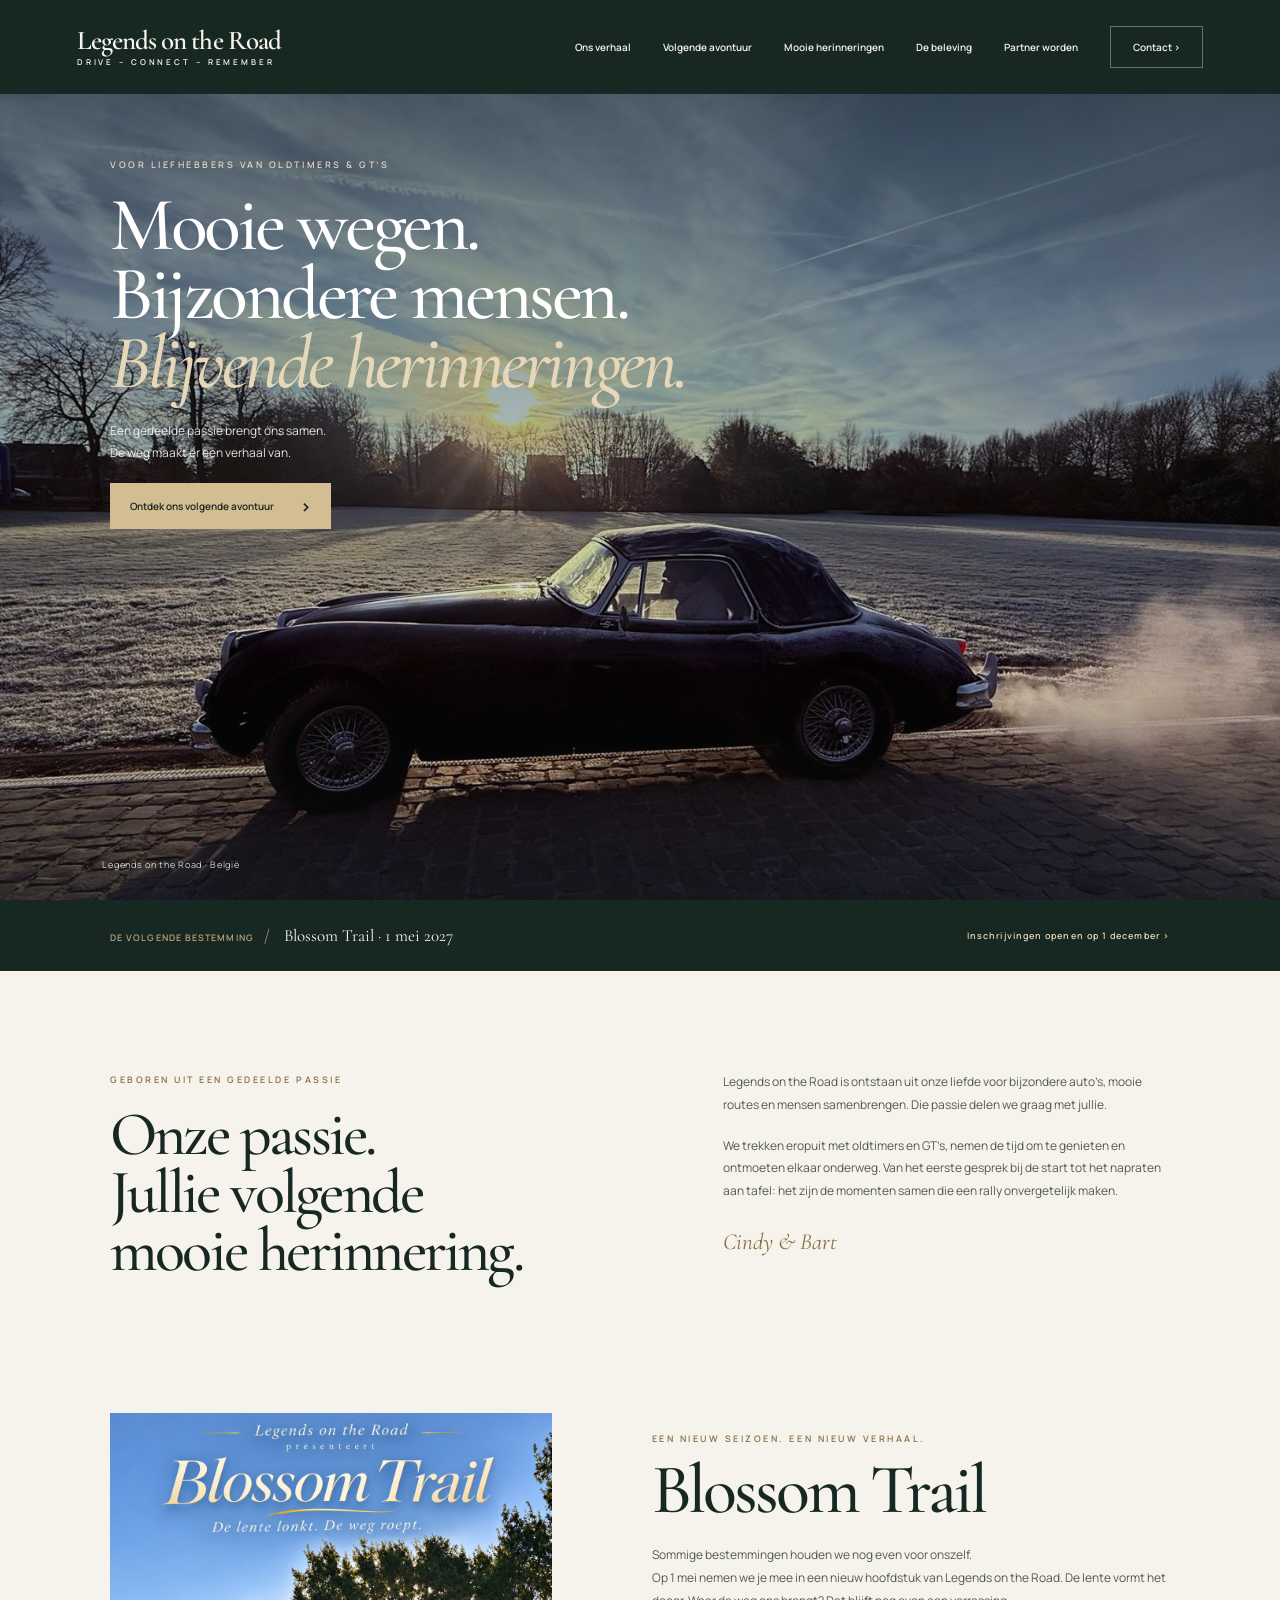
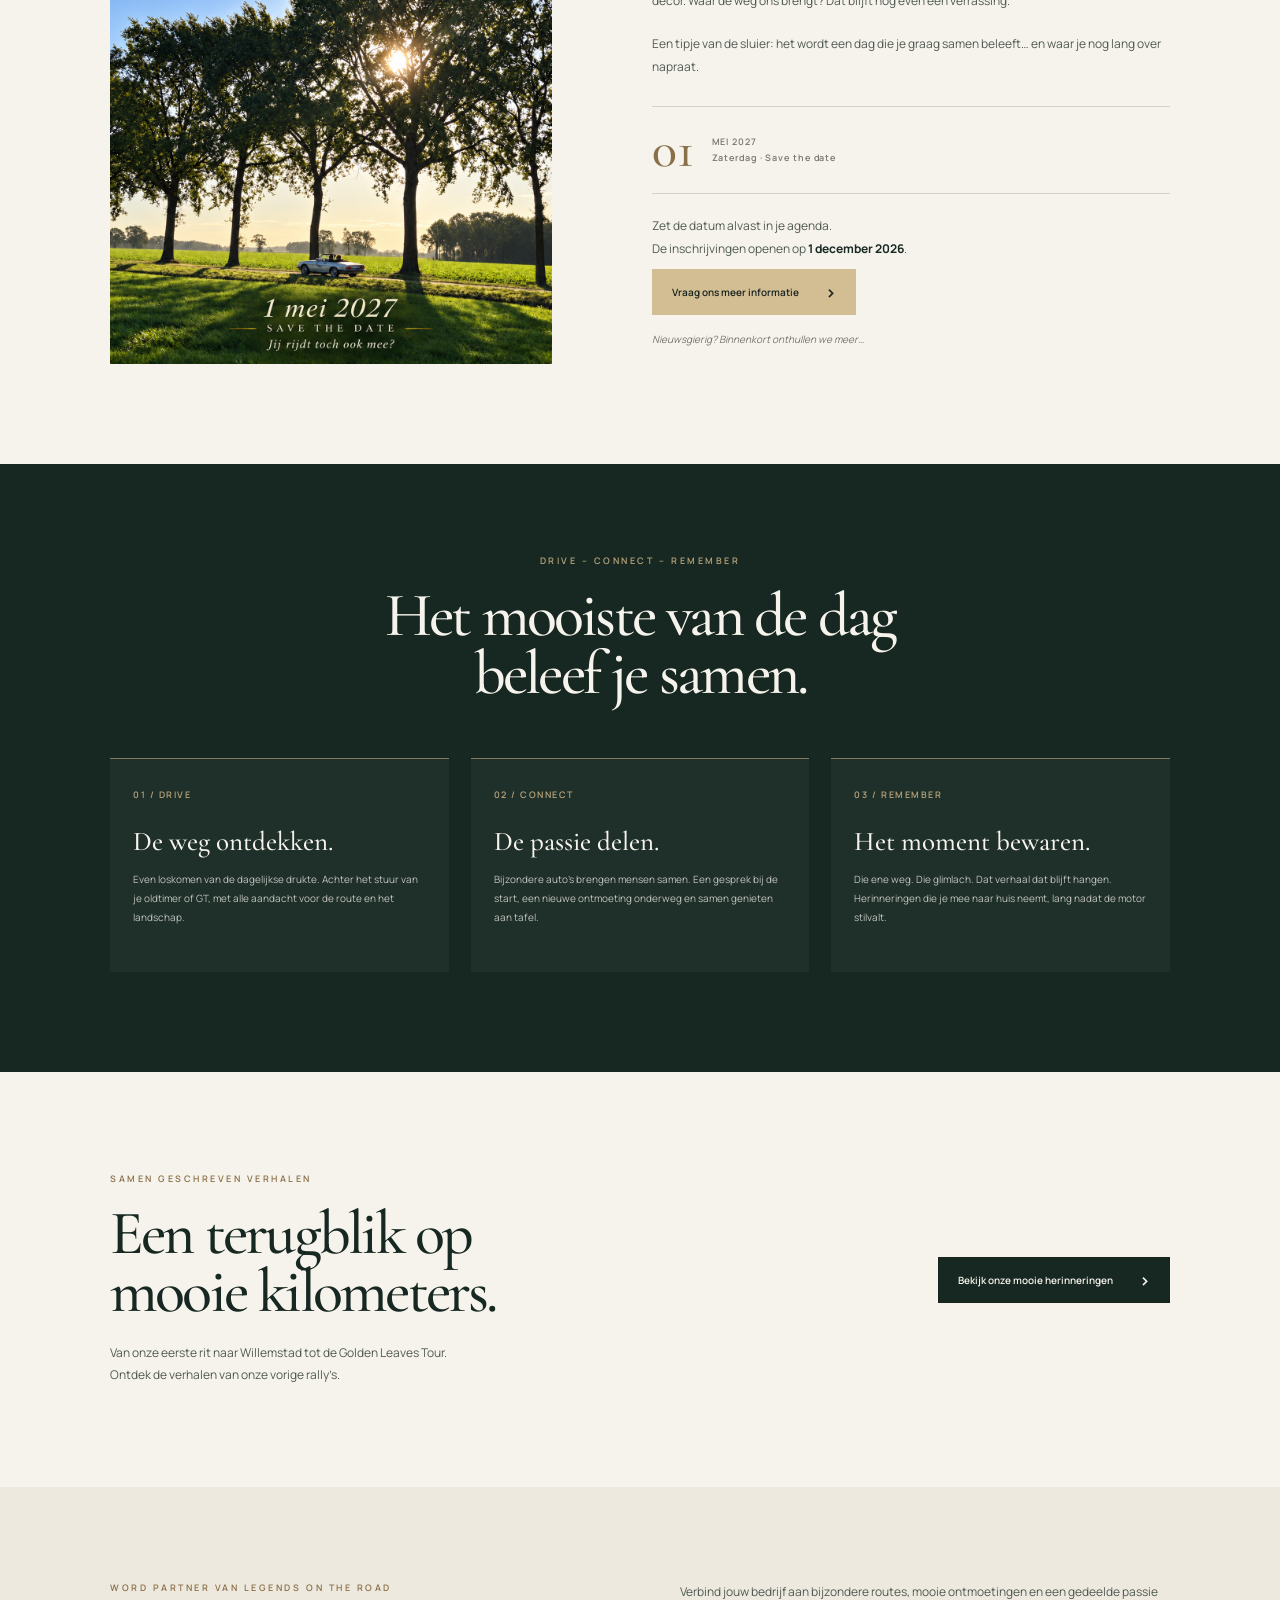
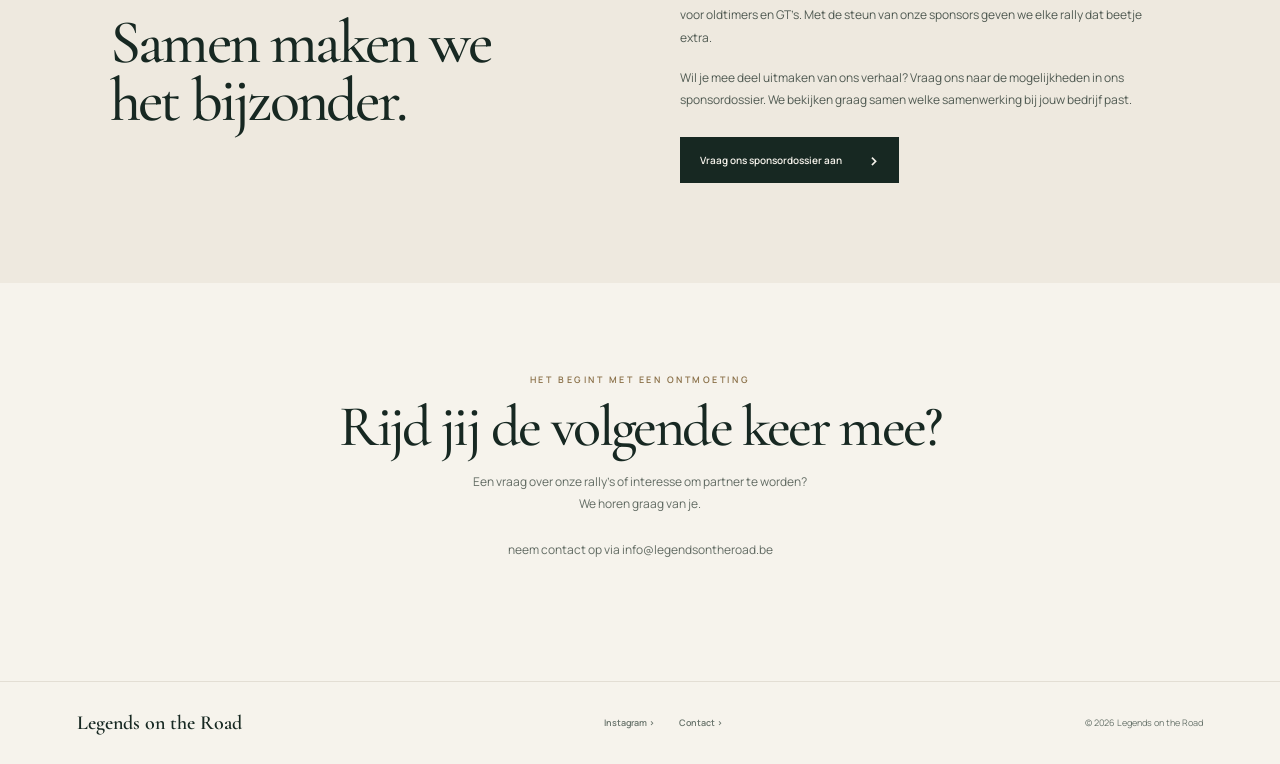
==== index.html @ 5e817ee2 "website bijgewerkt" ====
<!doctype html>
<html lang="nl-BE">
<head>
	<meta charset="utf-8">
	<meta name="viewport" content="width=device-width, initial-scale=1">
	<meta name="description" content="Mooie wegen, bijzondere mensen en blijvende herinneringen. Ontdek de rally's van Legends on the Road.">
	<link rel="preconnect" href="https://fonts.googleapis.com">
	<link rel="preconnect" href="https://fonts.gstatic.com" crossorigin>
	<link href="https://fonts.googleapis.com/css2?family=Cormorant+Garamond:wght@400;500;600;700&family=Manrope:wght@400;500;600;700&display=swap" rel="stylesheet">
	<link rel="stylesheet" href="css/style.css">
	<title>Legends on the Road — Drive. Connect. Remember.</title>
</head>
<body class="home-page">
	<header class="home-header" id="top">
		<a class="home-brand" href="#top" aria-label="Legends on the Road startpagina">
			<span>Legends on the Road</span>
			<small>Drive – Connect – Remember</small>
		</a>
		<nav class="home-navigation" aria-label="Hoofdnavigatie">
			<a href="#verhaal">Ons verhaal</a>
			<a href="#rally">Volgende avontuur</a>
			<a href="vorige-rallys.html">Mooie herinneringen</a>
			<a href="#beleving">De beleving</a>
			<a href="#partners">Partner worden</a>
			<a class="home-contact-link" href="#contact">Contact <span aria-hidden="true">›</span></a>
		</nav>
	</header>

	<main>
		<section class="home-hero" aria-labelledby="home-title">
			<div class="home-hero-inner">
				<p class="home-eyebrow">Voor liefhebbers van oldtimers &amp; GT’s</p>
				<h1 id="home-title">Mooie wegen.<br>Bijzondere mensen.<br><em>Blijvende herinneringen.</em></h1>
				<p class="home-hero-copy">Een gedeelde passie brengt ons samen.<br>De weg maakt er een verhaal van.</p>
				<a class="home-button" href="#rally">Ontdek ons volgende avontuur <span aria-hidden="true">›</span></a>
			</div>
			<div class="home-hero-foot" aria-label="Legends on the Road, België">
				<span>Legends on the Road · België</span>
			</div>
		</section>

		<div class="home-ribbon">
			<p><span>De volgende bestemming</span><span class="ribbon-divider" aria-hidden="true">/</span> Blossom Trail · 1 mei 2027</p>
			<a href="#rally">Inschrijvingen openen op 1 december <span aria-hidden="true">›</span></a>
		</div>

		<section class="home-intro home-section" id="verhaal" aria-labelledby="story-title">
			<div>
				<p class="home-eyebrow">Geboren uit een gedeelde passie</p>
				<h2 id="story-title">Onze passie.<br>Jullie volgende<br>mooie herinnering.</h2>
			</div>
			<div class="home-copy">
				<p>Legends on the Road is ontstaan uit onze liefde voor bijzondere auto’s, mooie routes en mensen samenbrengen. Die passie delen we graag met jullie.</p>
				<p>We trekken eropuit met oldtimers en GT’s, nemen de tijd om te genieten en ontmoeten elkaar onderweg. Van het eerste gesprek bij de start tot het napraten aan tafel: het zijn de momenten samen die een rally onvergetelijk maken.</p>
				<p class="home-signature">Cindy &amp; Bart</p>
			</div>
		</section>

		<section class="home-event home-section" id="rally" aria-labelledby="rally-title">
			<div class="home-event-image">
				<img src="images/blossom-trail-poster.png" alt="Blossom Trail — 1 mei 2027, save the date" loading="lazy" decoding="async">
			</div>
			<div class="home-event-content">
				<p class="home-eyebrow">Een nieuw seizoen. Een nieuw verhaal.</p>
				<h2 id="rally-title">Blossom Trail</h2>
				<p class="home-copy">Sommige bestemmingen houden we nog even voor onszelf.<br>Op 1 mei nemen we je mee in een nieuw hoofdstuk van Legends on the Road. De lente vormt het decor. Waar de weg ons brengt? Dat blijft nog even een verrassing.</p>
				<p class="home-copy">Een tipje van de sluier: het wordt een dag die je graag samen beleeft… en waar je nog lang over napraat.</p>
				<div class="home-date">
					<strong>01</strong>
					<span>MEI 2027<br>Zaterdag · Save the date</span>
				</div>
				<p class="home-copy">Zet de datum alvast in je agenda.<br>De inschrijvingen openen op <strong>1 december 2026</strong>.</p>
				<a class="home-button" href="contact.php?type=rally">Vraag ons meer informatie <span aria-hidden="true">›</span></a>
				<p class="home-note">Nieuwsgierig? Binnenkort onthullen we meer…</p>
			</div>
		</section>

		<section class="home-experience home-section" id="beleving" aria-labelledby="experience-title">
			<p class="home-eyebrow">Drive – Connect – Remember</p>
			<h2 id="experience-title">Het mooiste van de dag<br>beleef je samen.</h2>
			<div class="home-pillars">
				<article>
					<span class="home-number">01 / Drive</span>
					<h3>De weg ontdekken.</h3>
					<p>Even loskomen van de dagelijkse drukte. Achter het stuur van je oldtimer of GT, met alle aandacht voor de route en het landschap.</p>
				</article>
				<article>
					<span class="home-number">02 / Connect</span>
					<h3>De passie delen.</h3>
					<p>Bijzondere auto’s brengen mensen samen. Een gesprek bij de start, een nieuwe ontmoeting onderweg en samen genieten aan tafel.</p>
				</article>
				<article>
					<span class="home-number">03 / Remember</span>
					<h3>Het moment bewaren.</h3>
					<p>Die ene weg. Die glimlach. Dat verhaal dat blijft hangen. Herinneringen die je mee naar huis neemt, lang nadat de motor stilvalt.</p>
				</article>
			</div>
		</section>

		<section class="home-archive home-section" aria-labelledby="archive-title">
			<div>
				<p class="home-eyebrow">Samen geschreven verhalen</p>
				<h2 id="archive-title">Een terugblik op<br>mooie kilometers.</h2>
				<p class="home-copy">Van onze eerste rit naar Willemstad tot de Golden Leaves Tour.<br>Ontdek de verhalen van onze vorige rally’s.</p>
			</div>
			<a class="home-button" href="vorige-rallys.html">Bekijk onze mooie herinneringen <span aria-hidden="true">›</span></a>
		</section>

		<section class="home-partners home-section" id="partners" aria-labelledby="partners-title">
			<div>
				<p class="home-eyebrow">Word partner van Legends on the Road</p>
				<h2 id="partners-title">Samen maken we<br>het bijzonder.</h2>
			</div>
			<div>
				<p class="home-copy">Verbind jouw bedrijf aan bijzondere routes, mooie ontmoetingen en een gedeelde passie voor oldtimers en GT’s. Met de steun van onze sponsors geven we elke rally dat beetje extra.</p>
				<p class="home-copy">Wil je mee deel uitmaken van ons verhaal? Vraag ons naar de mogelijkheden in ons sponsordossier. We bekijken graag samen welke samenwerking bij jouw bedrijf past.</p>
				<div class="home-partner-actions">
					<a class="home-button" href="contact.php?type=sponsor">Vraag ons sponsordossier aan <span aria-hidden="true">›</span></a>
				</div>
			</div>
		</section>

		<section class="home-contact home-section" id="contact" aria-labelledby="contact-title">
			<p class="home-eyebrow">Het begint met een ontmoeting</p>
			<h2 id="contact-title">Rijd jij de volgende keer mee?</h2>
			<p>Een vraag over onze rally’s of interesse om partner te worden?<br>We horen graag van je.</p>
		<p>neem contact op via info@legendsontheroad.be</p>
	</main>

	<footer class="home-footer">
		<a class="home-footer-brand" href="#top">Legends on the Road</a>
		<nav aria-label="Footer navigatie">
			<a href="https://www.instagram.com/legends.ontheroad/" target="_blank" rel="noopener noreferrer">Instagram ›</a>
			<a href="mailto:info@legendsontheroad.be">Contact ›</a>
		</nav>
		<span>© 2026 Legends on the Road</span>
	</footer>
</body>
</html>
---- css/style.css ----
:root {
	--ink: #10202a;
	--ink-soft: #182b35;
	--paper: #f5f2ec;
	--paper-light: #fbfaf7;
	--gold: #b69a60;
	--gold-light: #c7ad76;
	--muted: #b6b5b0;
	--serif: "Cormorant Garamond", Georgia, serif;
	--sans: "Manrope", Arial, sans-serif;
}

* {
	box-sizing: border-box;
}

.visually-hidden {
	position: absolute;
	width: 1px;
	height: 1px;
	padding: 0;
	margin: -1px;
	overflow: hidden;
	clip: rect(0, 0, 0, 0);
	white-space: nowrap;
	border: 0;
}

html {
	scroll-behavior: smooth;
}

body {
	margin: 0;
	background: var(--paper-light);
	color: var(--ink);
	font-family: var(--sans);
	font-size: 14px;
	-webkit-font-smoothing: antialiased;
}

a {
	color: inherit;
	text-decoration: none;
}

.site-header {
	position: relative;
	isolation: isolate;
	min-height: 520px;
	overflow: hidden;
	background:
		radial-gradient(ellipse at 72% 56%, rgba(182, 154, 96, 0.2), transparent 32%),
		linear-gradient(105deg, rgba(10, 20, 25, 0.94) 0%, rgba(15, 27, 31, 0.72) 49%, rgba(16, 25, 27, 0.2) 100%),
		linear-gradient(180deg, #35423c 0%, #242c29 54%, #111a1c 100%);
	color: var(--paper-light);
}

.home-page .site-header {
	min-height: 100vh;
	min-height: 100svh;
	background:
		linear-gradient(90deg, rgba(10, 20, 25, 0.76) 0%, rgba(10, 20, 25, 0.38) 48%, rgba(10, 20, 25, 0.05) 100%),
		url("../images/home-hero.png") center / cover no-repeat;
	background-position: center, center calc(50% + 20px);
}

.home-page .site-navigation {
	position: relative;
	min-height: 72px;
	background: transparent;
	color: var(--paper-light);
}

.home-page .brand {
	position: absolute;
	top: calc(50% + 56px);
	left: 50%;
	transform: translate(-50%, -50%);
}

.home-page .brand-wordmark {
	font-size: clamp(40px, 7vw, 96px);
	font-weight: 700;
	line-height: 0.8;
}

.home-page .contact-btn {
	margin-left: auto;
}

.home-page .hero-inner {
	align-items: flex-start;
	justify-content: flex-start;
	width: 96%;
	min-height: calc(100vh - 72px);
	min-height: calc(100svh - 72px);
	margin-left: 2%;
	margin-right: auto;
	padding-top: clamp(116px, calc(4vh + 96px), 132px);
}

.home-page .hero-copy {
	text-align: left;
}

.home-page .hero-tagline {
	position: absolute;
	bottom: 64px;
	left: 50%;
	margin: 0;
	transform: translateX(-50%);
	color: var(--paper-light);
	font-family: var(--serif);
	font-size: clamp(22px, 3.4vw, 40px);
	font-weight: 500;
	line-height: 0.9;
	letter-spacing: 0.02em;
	text-align: center;
	white-space: nowrap;
}

.home-page .hero-tagline-dash {
	font-family: Arial, sans-serif;
}

.home-page .hero-copy > .hero-welcome {
	justify-content: flex-start;
}

.home-page .hero-copy h1 {
	margin-bottom: 180px;
}

.home-page .hero-copy > p:not(.hero-welcome) {
	margin: 150px 0 14px;
	font-size: clamp(14px, 1.3vw, 17px);
}

.home-page .hero-copy .primary-btn {
	margin-right: auto;
	margin-left: 0;
}

.site-header::before,
.site-header::after {
	position: absolute;
	z-index: -1;
	content: "";
	pointer-events: none;
}

.home-page .site-header::before,
.home-page .site-header::after {
	display: none;
}

.site-header::before {
	inset: 70px 0 0;
	background:
		linear-gradient(90deg, rgba(12, 22, 26, 0.48), transparent 76%),
		repeating-linear-gradient(90deg, transparent 0 14%, rgba(20, 27, 23, 0.2) 14.3% 14.7%, transparent 15% 23%),
		radial-gradient(ellipse at 78% 42%, rgba(214, 174, 99, 0.52), transparent 16%),
		linear-gradient(165deg, transparent 0 65%, rgba(13, 18, 18, 0.48) 65.3% 66%, transparent 66.3%);
	opacity: 0.9;
}

.site-header::after {
	right: -8%;
	bottom: 0;
	width: 66%;
	height: 39%;
	background: linear-gradient(165deg, transparent 0 45%, rgba(8, 14, 16, 0.55) 45.4% 46%, transparent 46.4%);
}

.site-navigation {
	display: flex;
	align-items: center;
	justify-content: space-between;
	gap: 32px;
	min-height: 72px;
	padding: 0 max(6vw, calc((100vw - 1240px) / 2));
	background: var(--paper-light);
	color: var(--ink);
}

.brand-wordmark {
	font-family: var(--serif);
	font-size: 23px;
	font-weight: 600;
	letter-spacing: -0.04em;
	white-space: nowrap;
}

.site-navigation ul {
	display: flex;
	align-items: center;
	gap: clamp(22px, 3.3vw, 52px);
	margin: 0;
	padding: 0;
	list-style: none;
}

.site-navigation li,
.contact-btn {
	font-size: 10px;
	font-weight: 600;
	letter-spacing: 0.035em;
}

.site-navigation li a {
	transition: color 180ms ease;
}

.site-navigation li a:hover,
.site-navigation li a:focus-visible {
	color: var(--gold);
}

.contact-btn {
	padding: 12px 21px;
	border: 0;
	background: var(--gold);
	color: #fff;
	font-family: var(--sans);
	cursor: pointer;
	transition: background-color 180ms ease;
}

.contact-btn:hover,
.contact-btn:focus-visible {
	background: #987c45;
}

.hero-inner {
	display: flex;
	align-items: center;
	width: min(1120px, 88%);
	min-height: 448px;
	margin: 0 auto;
	padding: 56px 0 72px;
}

.hero-copy {
	max-width: 600px;
}

.hero-copy > .hero-welcome {
	display: flex;
	align-items: center;
	gap: 12px;
	margin: 0 0 18px;
	color: var(--gold-light);
	font-size: 10px;
	font-weight: 600;
	letter-spacing: 0.18em;
	text-transform: uppercase;
}

.hero-welcome::before {
	width: 28px;
	height: 1px;
	background: var(--gold-light);
	content: "";
}

.hero-copy h1 {
	margin: 0 0 14px;
	font-family: var(--serif);
	font-size: clamp(46px, 6.2vw, 76px);
	font-weight: 500;
	line-height: 0.9;
	letter-spacing: -0.045em;
}

.hero-copy h1 span {
	color: #e4d6b7;
}

.hero-copy > p {
	margin: 22px 0 28px;
	color: rgba(255, 255, 255, 0.83);
	font-size: 12px;
	letter-spacing: 0.025em;
}

.primary-btn {
	display: inline-flex;
	align-items: center;
	justify-content: space-between;
	gap: 26px;
	min-height: 43px;
	padding: 0 19px;
	border: 0;
	background: var(--gold);
	color: #030303;
	font-size: 10px;
	font-weight: 600;
	font-family: var(--sans);
	letter-spacing: 0.015em;
	cursor: pointer;
	transition: background-color 180ms ease, transform 180ms ease;
}

.primary-btn:hover,
.primary-btn:focus-visible {
	transform: translateY(-1px);
	background: #987c45;
}

.primary-btn span {
	font-size: 17px;
	line-height: 1;
}

.rally-options {
	width: min(520px, calc(100% - 32px));
	max-width: none;
	max-height: calc(100vh - 32px);
	padding: clamp(26px, 5vw, 40px);
	overflow-y: auto;
	border: 1px solid #ded9ce;
	background: var(--paper-light);
	color: var(--ink);
	box-shadow: 0 24px 70px rgba(10, 20, 25, 0.28);
}

.rally-options[open] {
	display: block;
}

.rally-options::backdrop {
	background: rgba(10, 20, 25, 0.72);
	backdrop-filter: blur(3px);
}

.rally-options-heading {
	display: flex;
	align-items: flex-start;
	justify-content: space-between;
	gap: 18px;
}

#rally-options .rally-options-heading {
	margin-bottom: 20px;
}

.rally-options-heading .eyebrow {
	margin-bottom: 8px;
	color: var(--gold);
	font-size: 9px;
	letter-spacing: 0.12em;
}

.rally-options h2 {
	margin: 0;
	font-family: var(--serif);
	font-size: clamp(30px, 6vw, 40px);
	font-weight: 500;
	line-height: 1;
}

.rally-options-close {
	display: grid;
	flex: 0 0 36px;
	width: 36px;
	height: 36px;
	place-items: center;
	border: 1px solid #ded9ce;
	background: transparent;
	color: var(--ink);
	font: 400 25px/1 var(--sans);
	cursor: pointer;
}

.rally-options > p {
	margin: 16px 0 22px;
	color: #70716b;
	font-size: 12px;
	line-height: 1.6;
}

.contact-email a {
	color: var(--ink);
	font-weight: 600;
	text-decoration: underline;
	text-decoration-color: var(--gold);
	text-underline-offset: 3px;
}

.contact-requirements {
	display: grid;
	gap: 7px;
	margin: -8px 0 18px;
	padding-left: 20px;
	color: #70716b;
	font-size: 12px;
	line-height: 1.5;
}

.contact-requirements li::marker {
	color: var(--gold);
}

.rally-options > .contact-email {
	margin: 16px 0 0;
}

.rally-options-links {
	display: grid;
	gap: 10px;
}

.rally-options-links .primary-btn {
	width: 100%;
	text-align: left;
}

.rally-options-links .blossom-trail-btn {
	color: #fff;
}

.rally-options-links .primary-btn.light {
	border: 1px solid var(--gold);
	color: var(--ink);
	margin-top: 0;
}

.divider {
	display: flex;
	align-items: center;
	gap: 22px;
	padding: 19px 0;
	color: var(--gold);
	text-align: center;
}

.divider::before,
.divider::after {
	flex: 1;
	height: 1px;
	background: #ded9ce;
	content: "";
}

.divider span,
.eyebrow,
.partners-header {
	font-size: 9px;
	font-weight: 600;
	letter-spacing: 0.32em;
}

.photo-gallery {
	padding-top: 26px;
	padding-bottom: 66px;
	scroll-margin-top: 20px;
}

.home-page .photo-gallery,
.home-page main > .divider {
	display: none;
}

.gallery-page main {
	min-height: calc(100vh - 72px);
}

.gallery-heading {
	margin-bottom: 25px;
	text-align: center;
}

.gallery-heading .eyebrow {
	margin: 0 0 9px;
	color: var(--gold);
}

.gallery-heading h1,
.gallery-heading h2 {
	margin: 0;
	font-family: var(--serif);
	font-size: clamp(36px, 4.5vw, 52px);
	font-weight: 500;
	line-height: 1;
	letter-spacing: -0.035em;
}

.gallery-heading > p:last-child {
	margin: 10px 0 0;
	color: #70716b;
	font-size: 11px;
}

.gallery-grid {
	max-width: 850px;
	margin: 0 auto;
}

.gallery-grid img {
	display: none;
	width: 100%;
	height: clamp(240px, 56vw, 520px);
	background: #e7e2d8;
	object-fit: cover;
}

.tour-page .gallery-grid img {
	object-fit: contain;
}

.gallery-grid img.is-active {
	display: block;
	animation: gallery-fade-in 280ms ease-out;
}

@keyframes gallery-fade-in {
	from {
		opacity: 0.55;
	}

	to {
		opacity: 1;
	}
}

.gallery-controls {
	display: flex;
	align-items: center;
	justify-content: center;
	gap: 22px;
	margin: 17px auto 0;
}

.gallery-arrow {
	min-height: 40px;
	padding: 0 15px;
	border: 1px solid #ded9ce;
	background: transparent;
	color: var(--ink);
	font: 600 10px var(--sans);
	cursor: pointer;
	transition: border-color 180ms ease, background-color 180ms ease, color 180ms ease;
}

.gallery-arrow:hover,
.gallery-arrow:focus-visible {
	border-color: var(--gold);
	background: var(--gold);
	color: #fff;
}

.gallery-status {
	min-width: 52px;
	color: #70716b;
	font-size: 10px;
	font-variant-numeric: tabular-nums;
	text-align: center;
}

.wrap {
	width: min(1120px, 88%);
	margin-right: auto;
	margin-left: auto;
}

.next-rally {
	display: grid;
	grid-template-columns: 1.08fr 0.92fr;
	min-height: 390px;
	margin-top: 8px;
	background: var(--ink);
	color: var(--paper-light);
}

.rally-image {
	position: relative;
	min-height: 350px;
	overflow: hidden;
	background:
		linear-gradient(180deg, rgba(19, 34, 35, 0.08), rgba(14, 26, 30, 0.2)),
		repeating-linear-gradient(90deg, transparent 0 11%, rgba(29, 37, 28, 0.36) 11.3% 12%, transparent 12.3% 21%),
		radial-gradient(ellipse at 58% 18%, #ddc18a 0, #997b4c 20%, #425044 54%, #182526 100%);
}

.rally-image img {
	display: block;
	width: 100%;
	height: 100%;
	min-height: 350px;
	object-fit: contain;
}

.rally-content {
	display: flex;
	flex-direction: column;
	align-items: flex-start;
	justify-content: center;
	padding: clamp(34px, 5vw, 68px);
}

.eyebrow {
	margin: 0 0 14px;
	color: var(--gold-light);
}

.rally-content h2 {
	margin: 0;
	font-family: var(--serif);
	font-size: clamp(35px, 4vw, 50px);
	font-weight: 500;
	line-height: 0.98;
	letter-spacing: -0.035em;
}

.date {
	margin: 13px 0 0;
	color: #e0d2b0;
	font-family: var(--serif);
	font-size: 20px;
}

.rule {
	width: 36px;
	height: 1px;
	margin: 21px 0 16px;
	background: var(--gold);
}

.summary,
.price {
	margin: 0;
	color: rgba(255, 255, 255, 0.78);
	font-size: 11px;
	line-height: 1.7;
}

.price {
	margin-top: 8px;
}

.primary-btn.light {
	margin-top: 22px;
}

.route-strip {
	display: grid;
	grid-template-columns: repeat(4, 1fr);
	margin-top: 0;
	padding: 27px 0;
	background: var(--ink);
	color: var(--paper-light);
}

.route-item {
	display: flex;
	flex-direction: column;
	align-items: center;
	gap: 6px;
	padding: 0 12px;
	text-align: center;
}

.route-item + .route-item {
	border-left: 1px solid rgba(255, 255, 255, 0.14);
}

.route-item span {
	font-family: var(--serif);
	font-size: 17px;
}

.route-item small {
	color: var(--gold-light);
	font-size: 9px;
	letter-spacing: 0.08em;
}

.partners {
	padding: 39px 0 48px;
	text-align: center;
}

.partners-header {
	margin-bottom: 25px;
	color: var(--gold);
}

.partners-grid {
	display: grid;
	grid-template-columns: repeat(4, 1fr);
	align-items: center;
	gap: 20px;
	color: #62635e;
	font-family: var(--serif);
	font-size: clamp(17px, 2vw, 23px);
	font-weight: 600;
}

.partners-grid img {
	display: block;
	width: 100%;
	height: 110px;
	object-fit: contain;
}

.tour-hero {
	position: relative;
	isolation: isolate;
	display: flex;
	align-items: center;
	min-height: 510px;
	overflow: hidden;
	background:
		linear-gradient(90deg, rgba(10, 20, 25, 0.93), rgba(10, 20, 25, 0.32)),
		radial-gradient(ellipse at 72% 46%, rgba(216, 177, 101, 0.68), transparent 23%),
		linear-gradient(145deg, #53604d 0%, #293832 47%, #101c22 100%);
	color: var(--paper-light);
}

.tour-hero::before,
.tour-hero::after {
	position: absolute;
	z-index: -1;
	content: "";
	pointer-events: none;
}

.tour-hero::before {
	inset: 0;
	background:
		repeating-linear-gradient(90deg, transparent 0 12%, rgba(15, 24, 19, 0.28) 12.3% 13%, transparent 13.3% 22%),
		linear-gradient(165deg, transparent 0 69%, rgba(9, 16, 18, 0.66) 69.3% 70%, transparent 70.3%);
}

.tour-hero::after {
	right: 0;
	bottom: 0;
	left: 0;
	height: 42%;
	background: linear-gradient(0deg, rgba(9, 16, 18, 0.42), transparent);
}

.tour-hero-content {
	width: min(1120px, 88%);
	margin: 0 auto;
	padding: 72px 0 90px;
}

.tour-hero h1 {
	margin: 0;
	font-family: var(--serif);
	font-size: clamp(64px, 9vw, 108px);
	font-weight: 500;
	line-height: 0.78;
	letter-spacing: -0.055em;
}

.tour-hero h1 span {
	color: #e4d6b7;
}

.tour-hero-content > p:not(.eyebrow) {
	margin: 25px 0 29px;
	color: rgba(255, 255, 255, 0.85);
	font-size: 13px;
}

.tour-hero-note {
	position: absolute;
	right: max(6vw, calc((100vw - 1240px) / 2));
	bottom: 26px;
	color: rgba(255, 255, 255, 0.72);
	font-size: 9px;
	letter-spacing: 0.3em;
}

.tour-intro {
	max-width: 760px;
	padding-top: 88px;
	padding-bottom: 88px;
	text-align: center;
}

.tour-intro .eyebrow {
	color: var(--gold);
}

.tour-intro h2,
.tour-section-heading h2,
.tour-details h2 {
	margin: 0;
	font-family: var(--serif);
	font-size: clamp(39px, 5vw, 58px);
	font-weight: 500;
	line-height: 0.98;
	letter-spacing: -0.035em;
}

.tour-intro > p:last-child {
	max-width: 620px;
	margin: 20px auto 0;
	color: #64665f;
	font-size: 13px;
	line-height: 1.9;
}

.tour-route {
	display: grid;
	grid-template-columns: 0.7fr 1.3fr;
	gap: 64px;
	padding-top: 54px;
	padding-bottom: 75px;
	border-top: 1px solid #ded9ce;
}

.tour-section-heading .eyebrow,
.tour-details .eyebrow {
	color: var(--gold);
}

.tour-stops {
	border-top: 1px solid #ded9ce;
}

.tour-stop {
	display: grid;
	grid-template-columns: 42px 1fr auto;
	align-items: center;
	gap: 16px;
	padding: 19px 0;
	border-bottom: 1px solid #ded9ce;
}

.tour-stop-number {
	color: var(--gold);
	font-family: var(--serif);
	font-size: 22px;
}

.tour-stop h3 {
	margin: 0;
	font-family: var(--serif);
	font-size: 23px;
	font-weight: 600;
}

.tour-stop p {
	margin: 4px 0 0;
	color: #70716b;
	font-size: 10px;
}

.tour-stop small {
	color: #858176;
	font-size: 8px;
	font-weight: 600;
	letter-spacing: 0.16em;
}

.tour-participants {
	padding-top: 24px;
	padding-bottom: 78px;
}

.tour-participants > .tour-section-heading {
	max-width: 530px;
	margin-bottom: 30px;
}

.tour-participants > .tour-section-heading > p:last-child {
	margin: 12px 0 0;
	color: #70716b;
	font-size: 12px;
	line-height: 1.7;
}

.participant-grid {
	display: grid;
	grid-template-columns: repeat(3, minmax(0, 1fr));
	gap: 16px;
	margin: 0;
	padding: 0;
	list-style: none;
}

.participants-more {
	display: flex;
	flex-direction: column;
	margin-top: 22px;
}

.participants-more summary {
	display: flex;
	width: fit-content;
	margin: 0 auto 22px;
	cursor: pointer;
	list-style: none;
}

.participants-more summary::-webkit-details-marker {
	display: none;
}

.participants-more summary span {
	transition: transform 180ms ease;
}

.participants-more[open] summary span {
	transform: rotate(180deg);
}

.participants-more[open] > .participant-grid {
	order: 1;
}

.participants-more[open] > summary {
	order: 2;
	margin-top: 22px;
	margin-bottom: 0;
}

.participant-card {
	position: relative;
	min-height: 154px;
	padding: 24px 21px 19px;
	border: 1px solid #e5e0d7;
	background: #fffefa;
}

.participant-number {
	position: absolute;
	top: 17px;
	right: 19px;
	color: var(--gold);
	font-family: var(--serif);
	font-size: 17px;
}

.participant-card h3 {
	min-height: 47px;
	margin: 0;
	padding-right: 32px;
	font-family: var(--serif);
	font-size: 20px;
	font-weight: 600;
	line-height: 1.05;
}

.participant-copilot {
	margin: -2px 0 8px;
	color: #858176;
	font-size: 9px;
	font-style: italic;
}

.participant-car {
	display: flex;
	justify-content: space-between;
	gap: 10px;
	margin: 14px 0 0;
	padding-top: 10px;
	border-top: 1px solid #e5e0d7;
	color: #62635e;
	font-size: 10px;
}

.participant-car span {
	color: var(--gold);
	font-variant-numeric: tabular-nums;
}

.tour-details {
	padding: 58px 0;
	background: var(--ink);
	color: var(--paper-light);
}

.tour-details-inner {
	display: grid;
	grid-template-columns: 1fr 1fr;
	align-items: center;
	gap: 60px;
}

.tour-facts {
	border-top: 1px solid rgba(255, 255, 255, 0.18);
}

.tour-facts div {
	display: flex;
	justify-content: space-between;
	gap: 20px;
	padding: 15px 0;
	border-bottom: 1px solid rgba(255, 255, 255, 0.18);
	font-size: 11px;
}

.tour-facts span {
	color: rgba(255, 255, 255, 0.64);
}

.tour-facts strong {
	font-weight: 500;
	text-align: right;
}

.tour-back {
	display: flex;
	justify-content: center;
	padding-top: 34px;
	padding-bottom: 42px;
}

:focus-visible {
	outline: 2px solid var(--gold);
	outline-offset: 4px;
}

@media (max-width: 760px) {
	.site-navigation {
		flex-wrap: wrap;
		gap: 0 18px;
		padding: 15px 6%;
	}

	.brand-wordmark {
		font-size: 21px;
	}

	.home-page .brand-wordmark {
		font-size: clamp(23px, 6vw, 28px);
	}

	.site-navigation ul {
		order: 3;
		justify-content: space-between;
		width: 100%;
		gap: 12px;
		padding-top: 14px;
	}

	.site-navigation li {
		font-size: 9px;
	}

	.contact-btn {
		margin-left: auto;
		padding: 10px 15px;
	}

	.site-header {
		min-height: 470px;
	}

	.hero-inner {
		min-height: 398px;
	}

	.next-rally {
		grid-template-columns: 1fr;
	}

	.rally-image,
	.rally-image img {
		min-height: 280px;
		max-height: 360px;
	}

	.rally-content {
		padding: 36px 8%;
	}

	.tour-route,
	.tour-details-inner {
		grid-template-columns: 1fr;
		gap: 30px;
	}

	.participant-grid {
		grid-template-columns: repeat(2, minmax(0, 1fr));
	}

	.tour-intro {
		padding-top: 65px;
		padding-bottom: 65px;
	}
}

@media (max-width: 360px) {
	.home-page .brand-wordmark {
		font-size: 20px;
	}

	.home-page .contact-btn {
		padding-right: 10px;
		padding-left: 10px;
	}
}

@media (max-width: 480px) {
	.site-navigation ul {
		flex-wrap: wrap;
		justify-content: flex-start;
		column-gap: 19px;
		row-gap: 10px;
	}

	.site-header {
		min-height: 430px;
	}

	.hero-inner {
		min-height: 358px;
		padding-top: 44px;
	}

	.home-page .hero-inner {
		padding-top: 116px;
	}

	.hero-copy h1 {
		font-size: clamp(43px, 12vw, 58px);
	}

	.wrap {
		width: 90%;
	}

	.divider {
		gap: 12px;
		padding: 17px 0;
	}

	.divider span {
		font-size: 8px;
		letter-spacing: 0.2em;
		white-space: nowrap;
	}

	.rally-image,
	.rally-image img {
		min-height: 225px;
	}

	.photo-gallery {
		padding-top: 20px;
		padding-bottom: 46px;
	}

	.gallery-controls {
		gap: 12px;
	}

	.gallery-arrow {
		min-height: 38px;
		padding: 0 11px;
	}

	.route-strip {
		grid-template-columns: repeat(2, 1fr);
		gap: 21px 0;
		padding: 25px 0;
	}

	.route-item:nth-child(3) {
		border-left: 0;
	}

	.partners-grid {
		grid-template-columns: repeat(2, 1fr);
		row-gap: 21px;
	}

	.tour-hero {
		min-height: 430px;
	}

	.tour-hero h1 {
		font-size: clamp(58px, 16vw, 78px);
	}

	.tour-hero-note {
		right: 5%;
		font-size: 7px;
	}

	.tour-route {
		padding-top: 38px;
		padding-bottom: 48px;
	}

	.tour-stop {
		grid-template-columns: 32px 1fr;
		gap: 12px;
	}

	.tour-stop small {
		grid-column: 2;
	}

	.tour-details {
		padding: 45px 0;
	}

	.tour-participants {
		padding-bottom: 55px;
	}

	.participant-grid {
		gap: 10px;
	}

	.participant-card {
		min-height: 150px;
		padding: 21px 13px 15px;
	}

	.participant-card h3 {
		font-size: 18px;
	}

	.participant-number {
		top: 12px;
		right: 12px;
		font-size: 15px;
	}

	.participant-car {
		font-size: 9px;
	}
}

@media (prefers-reduced-motion: reduce) {
	html {
		scroll-behavior: auto;
	}

	.gallery-grid img.is-active {
		animation: none;
	}

	* {
		transition-duration: 0.01ms !important;
	}
}

.tour-page {
	background: var(--paper-light);
}

.tour-page .site-navigation {
	min-height: 66px;
}

.tour-page .tour-hero {
	display: grid;
	grid-template-columns: 1.08fr 0.92fr;
	align-items: stretch;
	width: min(1120px, 88%);
	min-height: 0;
	margin: 24px auto 0;
	background: var(--ink);
}

.tour-page .tour-hero::before,
.tour-page .tour-hero::after {
	display: none;
}

.tour-hero-image {
	min-height: 0;
	background: var(--ink);
}

.tour-hero-image img {
	display: block;
	width: 100%;
	height: auto;
	object-fit: contain;
}

.tour-page .tour-hero-content {
	align-self: center;
	width: auto;
	margin: 0;
	padding: clamp(28px, 4vw, 52px);
}

.tour-page .tour-hero-content .eyebrow {
	margin: 0 0 12px;
	color: var(--gold-light);
	font-size: 8px;
	letter-spacing: 0.25em;
}

.tour-page .tour-hero h1 {
	font-size: clamp(36px, 4.4vw, 56px);
	line-height: 0.94;
	letter-spacing: -0.04em;
}

.tour-page .tour-hero-date {
	margin: 9px 0 0;
	color: #e0d2b0;
	font-family: var(--serif);
	font-size: 20px;
}

.tour-page .tour-hero-content > p:not(.eyebrow) {
	margin: 13px 0 0;
	font-size: 10px;
	line-height: 1.7;
}

.tour-page .tour-hero-content .tour-hero-price {
	color: rgba(255, 255, 255, 0.78);
	font-size: 9px;
}

.tour-page .tour-hero-content .primary-btn {
	min-height: 36px;
	margin-top: 16px;
	font-size: 9px;
}

.tour-poster {
	display: flex;
	justify-content: center;
	padding: 34px 6%;
	background: var(--ink);
}

.tour-poster img {
	display: block;
	width: min(100%, 430px);
	height: auto;
}

.tour-page .tour-route {
	display: block;
	padding: 30px 0 22px;
	background: var(--ink);
	color: var(--paper-light);
}

.tour-video {
	padding-top: 34px;
	padding-bottom: 0;
}

.tour-video-heading {
	margin-bottom: 22px;
}

.tour-video video {
	display: block;
	width: 100%;
	max-height: 620px;
	background: #101c22;
	object-fit: contain;
}

.blossom-contact {
	margin-top: 76px;
	padding: 58px 6% 64px;
	border-top: 2px solid var(--gold);
	background:
		radial-gradient(ellipse at 50% 0, rgba(182, 154, 96, 0.13), transparent 62%),
		var(--ink);
	color: var(--paper-light);
	text-align: center;
}

.blossom-contact-inner .eyebrow {
	margin: 0 0 10px;
	color: var(--gold-light);
}

.blossom-contact h2 {
	margin: 0;
	font-family: var(--serif);
	font-size: clamp(32px, 4vw, 46px);
	font-weight: 500;
	line-height: 1.05;
}

.blossom-contact-copy {
	max-width: 650px;
	margin: 14px auto 0;
	color: rgba(255, 255, 255, 0.78);
	line-height: 1.8;
}

.blossom-contact .primary-btn {
	margin-top: 24px;
}

.tour-route-inner {
	display: grid;
	grid-template-columns: 1fr;
}

.tour-page .tour-route .tour-section-heading {
	margin-bottom: 18px;
	text-align: center;
}

.tour-page .tour-route .tour-section-heading .eyebrow {
	margin-bottom: 6px;
	color: var(--gold-light);
}

.tour-page .tour-route .tour-section-heading h2 {
	font-size: clamp(34px, 4.5vw, 46px);
}

.tour-page .tour-stops {
	display: grid;
	grid-template-columns: repeat(4, minmax(0, 1fr));
	border-top: 1px solid rgba(255, 255, 255, 0.17);
}

.tour-page .tour-stop {
	display: flex;
	flex-direction: column;
	justify-content: center;
	gap: 6px;
	min-width: 0;
	padding: 15px 10px;
	border: 0;
	text-align: center;
}

.tour-page .tour-stop + .tour-stop {
	border-left: 1px solid rgba(255, 255, 255, 0.17);
}

.tour-page .tour-stop-number {
	color: var(--gold-light);
	font-size: 17px;
}

.tour-page .tour-stop h3 {
	color: var(--paper-light);
	font-size: 19px;
}

.tour-page .tour-stop p {
	color: rgba(255, 255, 255, 0.68);
	font-size: 9px;
}

.tour-page .tour-stop small {
	color: var(--gold-light);
	font-size: 7px;
}

.tour-page .tour-participants {
	width: auto;
	margin: 0;
	padding: 36px 0 50px;
	background: var(--ink);
	color: var(--paper-light);
}

.tour-participants-inner {
	display: block;
}

.tour-page .tour-participants > .tour-participants-inner > .tour-section-heading {
	max-width: none;
	margin-bottom: 22px;
	text-align: center;
}

.tour-page .tour-participants .tour-section-heading .eyebrow {
	margin-bottom: 8px;
	color: var(--gold-light);
}

.tour-page .tour-participants .tour-section-heading h2 {
	font-size: clamp(37px, 5vw, 54px);
}

.tour-page .tour-participants > .tour-participants-inner > .tour-section-heading > p:last-child {
	margin: 8px 0 0;
	color: rgba(255, 255, 255, 0.72);
	font-family: var(--serif);
	font-size: 17px;
}

.tour-page .participant-grid {
	gap: 14px;
}

.tour-page .participant-card {
	min-width: 0;
	padding: 0 0 16px;
	border: 0;
	border-bottom: 1px solid rgba(255, 255, 255, 0.18);
	background: transparent;
}

.tour-page .participant-number {
	z-index: 1;
	top: 10px;
	right: 10px;
	display: grid;
	width: 31px;
	height: 31px;
	place-items: center;
	background: rgba(16, 32, 42, 0.82);
	color: var(--gold-light);
	font-size: 15px;
}

.tour-page .participant-card h3 {
	min-height: 0;
	padding: 0;
	color: var(--paper-light);
	font-size: 21px;
}

.tour-page .participant-copilot {
	margin: 4px 0 0;
	color: rgba(255, 255, 255, 0.63);
}

.tour-page .participant-car {
	margin-top: 9px;
	padding-top: 8px;
	border-color: rgba(255, 255, 255, 0.18);
	color: rgba(255, 255, 255, 0.78);
}

.tour-page .participants-more {
	margin-top: 18px;
}

.tour-page .participants-more summary {
	margin-bottom: 18px;
}

.tour-page .participants-more[open] > summary {
	margin-top: 20px;
	margin-bottom: 0;
}

.tour-page .participants-more .participant-card {
	padding: 18px 18px 16px;
	border: 1px solid rgba(255, 255, 255, 0.18);
	background: rgba(255, 255, 255, 0.035);
}

.tour-page .tour-details {
	padding: 34px 0;
	background: var(--paper);
	color: var(--ink);
}

.tour-page .tour-details .eyebrow {
	color: var(--gold);
}

.tour-page .tour-details h2 {
	font-size: clamp(32px, 4vw, 44px);
}

.tour-page .tour-facts {
	border-color: #d9d3c9;
}

.tour-page .tour-facts div {
	border-color: #d9d3c9;
}

.tour-page .tour-facts span {
	color: #70716b;
}

.tour-page .tour-facts strong {
	color: var(--ink);
}

.tour-registration {
	padding: 48px 0;
	background: var(--paper-light);
}

.tour-registration .tour-section-heading {
	margin-bottom: 24px;
	text-align: center;
}

.tour-registration .tour-section-heading .eyebrow {
	margin-bottom: 10px;
	color: var(--gold);
}

.tour-registration .tour-section-heading h2 {
	font-size: clamp(32px, 4vw, 44px);
}

.registration-action {
	display: flex;
	justify-content: center;
}

.tour-page .tour-partners {
	background: var(--paper-light);
}

.tour-page .tour-partners .partners {
	padding-top: 28px;
	padding-bottom: 34px;
}

.tour-page .tour-partners .partners-header {
	margin-bottom: 18px;
}

.tour-page .tour-partners .partners-grid {
	grid-template-columns: repeat(4, minmax(0, 1fr));
	gap: 20px;
}

.tour-page .tour-partners .partners-grid img {
	display: block;
	width: 100%;
	height: 110px;
	object-fit: contain;
}

.tour-page .tour-back {
	padding-top: 18px;
	padding-bottom: 30px;
}

@media (max-width: 760px) {
	.tour-page .tour-hero {
		grid-template-columns: 1fr 0.92fr;
		width: 90%;
		margin-top: 15px;
	}

	.tour-page .tour-hero-content {
		padding: 22px;
	}

	.tour-page .tour-stops {
		grid-template-columns: repeat(4, minmax(0, 1fr));
	}

	.tour-page .tour-stop {
		padding-right: 6px;
		padding-left: 6px;
	}

	.tour-page .tour-stop h3 {
		font-size: 16px;
	}
}

@media (max-width: 520px) {
	.tour-video {
		padding-top: 22px;
	}

	.tour-page .tour-hero {
		grid-template-columns: 1fr;
	}

	.tour-page .tour-hero-content {
		padding: 25px 7%;
	}

	.tour-page .tour-hero h1 {
		font-size: 43px;
	}

	.tour-page .tour-intro {
		padding: 34px 5% 26px;
	}

	.tour-page .tour-stops {
		grid-template-columns: repeat(2, minmax(0, 1fr));
	}

	.tour-page .tour-stop:nth-child(3) {
		border-left: 0;
	}

	.tour-page .tour-stop:nth-child(n + 3) {
		border-top: 1px solid rgba(255, 255, 255, 0.17);
	}

	.tour-page .tour-participants {
		padding-top: 30px;
	}

	.tour-registration {
		padding: 34px 0;
	}

	.tour-page .participant-grid {
		grid-template-columns: 1fr;
		gap: 17px;
	}

	.tour-page .tour-partners .partners-grid {
		grid-template-columns: repeat(2, 1fr);
		row-gap: 18px;
	}

	.tour-page .tour-partners .partners-grid img {
		height: 90px;
	}
}

.home-page {
	--home-forest: #172822;
	--home-cream: #f6f3ec;
	--home-paper: #eee9df;
	--home-gold: #b7a37b;
	background: var(--home-cream);
	color: var(--home-forest);
}

.home-header {
	position: relative;
	z-index: 1;
	display: flex;
	align-items: center;
	justify-content: space-between;
	gap: 34px;
	min-height: 94px;
	padding: 0 max(6vw, calc((100vw - 1260px) / 2));
	background: var(--home-forest);
	color: var(--home-cream);
}

.home-brand {
	display: flex;
	flex: 0 0 auto;
	flex-direction: column;
	gap: 4px;
	font-family: var(--serif);
	font-size: 27px;
	font-weight: 600;
	line-height: 0.9;
	letter-spacing: -0.035em;
	white-space: nowrap;
}

.home-brand small {
	font-family: var(--sans);
	font-size: 8px;
	font-weight: 600;
	letter-spacing: 0.36em;
	text-transform: uppercase;
}

.home-navigation {
	display: flex;
	align-items: center;
	justify-content: flex-end;
	gap: clamp(16px, 2.5vw, 36px);
	font-size: 10px;
	font-weight: 600;
	white-space: nowrap;
}

.home-navigation a,
.home-footer a {
	transition: color 180ms ease;
}

.home-navigation a:hover,
.home-navigation a:focus-visible,
.home-footer a:hover,
.home-footer a:focus-visible {
	color: var(--home-gold);
}

.home-contact-link {
	padding: 13px 22px;
	border: 1px solid rgba(238, 233, 223, 0.38);
}

.home-hero {
	position: relative;
	display: flex;
	min-height: max(650px, calc(100svh - 94px));
	align-items: flex-start;
	overflow: hidden;
	background:
		linear-gradient(180deg, rgba(10, 22, 22, 0.58) 0%, rgba(10, 22, 22, 0.3) 44%, rgba(10, 22, 22, 0.08) 70%, rgba(10, 22, 22, 0.48) 100%),
		url("../images/jaguar-startpagina.jpeg") center / cover no-repeat;
	color: #fff;
}

.home-hero-inner {
	width: min(1060px, 84%);
	margin: 0 auto;
	padding: clamp(40px, 5vw, 66px) 0 120px;
}

.home-eyebrow {
	margin: 0 0 19px;
	color: #8a7048;
	font-size: 9px;
	font-weight: 600;
	letter-spacing: 0.28em;
	line-height: 1.5;
	text-transform: uppercase;
}

.home-hero .home-eyebrow {
	color: #e2d5b9;
}

.home-hero h1 {
	max-width: 740px;
	margin: 0;
	font-family: var(--serif);
	font-size: clamp(48px, 6vw, 76px);
	font-weight: 500;
	line-height: 0.91;
	letter-spacing: -0.045em;
}

.home-hero h1 em {
	color: #e5d7b8;
	font-weight: 500;
}

.home-hero-copy {
	margin: 22px 0 20px;
	color: rgba(255, 255, 255, 0.87);
	font-size: 12px;
	line-height: 1.8;
}

.home-button {
	display: inline-flex;
	min-height: 46px;
	align-items: center;
	justify-content: space-between;
	gap: 26px;
	padding: 0 20px;
	background: #d3bd93;
	color: #19251f;
	font-size: 10px;
	font-weight: 600;
	transition: background-color 180ms ease, transform 180ms ease;
}

.home-button:hover,
.home-button:focus-visible {
	transform: translateY(-1px);
	background: #e3d2b1;
}

.home-button span {
	font-size: 18px;
	line-height: 1;
}

.home-hero-foot {
	position: absolute;
	right: 8%;
	bottom: 29px;
	left: 8%;
	display: flex;
	justify-content: space-between;
	gap: 20px;
	color: rgba(255, 255, 255, 0.82);
	font-size: 9px;
	letter-spacing: 0.08em;
}

.home-ribbon {
	display: flex;
	min-height: 71px;
	align-items: center;
	justify-content: space-between;
	gap: 28px;
	padding: 18px max(8vw, calc((100vw - 1060px) / 2));
	background: var(--home-forest);
	color: var(--home-cream);
}

.home-ribbon p {
	margin: 0;
	font-family: var(--serif);
	font-size: 17px;
}

.home-ribbon p > span:first-child,
.home-ribbon a {
	font-family: var(--sans);
	font-size: 9px;
	font-weight: 600;
	letter-spacing: 0.12em;
	text-transform: uppercase;
}

.home-ribbon p > span:first-child {
	color: var(--home-gold);
}

.ribbon-divider {
	margin: 0 10px;
	color: var(--home-gold);
}

.home-ribbon a {
	flex: 0 0 auto;
	color: #e4d6b7;
	text-transform: none;
}

.home-section {
	padding-right: max(8vw, calc((100vw - 1060px) / 2));
	padding-left: max(8vw, calc((100vw - 1060px) / 2));
}

.home-intro {
	display: grid;
	grid-template-columns: 1fr 0.92fr;
	align-items: center;
	gap: 12%;
	padding-top: 100px;
	padding-bottom: 100px;
}

.home-intro h2,
.home-event h2,
.home-experience h2,
.home-archive h2,
.home-partners h2,
.home-contact h2 {
	margin: 0;
	font-family: var(--serif);
	font-size: clamp(43px, 5vw, 62px);
	font-weight: 500;
	line-height: 0.94;
	letter-spacing: -0.045em;
}

.home-copy {
	color: #505a52;
	font-size: 12px;
	line-height: 1.9;
}

.home-copy p,
p.home-copy {
	margin: 0 0 18px;
}

.home-copy strong {
	color: var(--home-forest);
}

.home-signature {
	margin: 25px 0 0;
	color: #8a7048;
	font-family: var(--serif);
	font-size: 23px;
	font-style: italic;
}

.home-event {
	display: grid;
	grid-template-columns: 0.92fr 1.08fr;
	align-items: center;
	gap: clamp(44px, 8vw, 100px);
	padding-top: 30px;
	padding-bottom: 100px;
}

.home-event-image {
	width: 100%;
	aspect-ratio: 1122 / 1402;
	overflow: hidden;
	background: #d7d1c5;
}

.home-event-image img {
	display: block;
	width: 100%;
	height: 100%;
	object-fit: contain;
}

.home-event-content .home-eyebrow {
	margin-bottom: 12px;
}

.home-event h2 {
	font-size: clamp(48px, 5.5vw, 70px);
}

.home-event-content > .home-copy {
	margin: 21px 0 0;
}

.home-date {
	display: flex;
	align-items: center;
	gap: 18px;
	margin: 27px 0 20px;
	padding: 17px 0;
	border-top: 1px solid #d6d0c5;
	border-bottom: 1px solid #d6d0c5;
}

.home-date strong {
	color: #8a7048;
	font-family: var(--serif);
	font-size: 52px;
	font-weight: 500;
	line-height: 1;
}

.home-date span {
	color: #77766f;
	font-size: 9px;
	font-weight: 600;
	letter-spacing: 0.1em;
	line-height: 1.8;
}

.home-event .home-button {
	margin-top: 8px;
}

.home-note {
	margin: 17px 0 0;
	color: #77766f;
	font-size: 10px;
	font-style: italic;
}

.home-experience {
	padding-top: 90px;
	padding-bottom: 100px;
	background: var(--home-forest);
	color: var(--home-cream);
}

.home-experience > .home-eyebrow {
	color: var(--home-gold);
	text-align: center;
}

.home-experience h2 {
	margin-bottom: 55px;
	text-align: center;
}

.home-pillars {
	display: grid;
	grid-template-columns: repeat(3, minmax(0, 1fr));
	gap: 22px;
}

.home-pillars article {
	min-height: 214px;
	padding: 24px 23px;
	border-top: 1px solid rgba(183, 163, 123, 0.68);
	background: rgba(255, 255, 255, 0.035);
}

.home-number {
	color: var(--home-gold);
	font-size: 9px;
	font-weight: 600;
	letter-spacing: 0.17em;
	text-transform: uppercase;
}

.home-pillars h3 {
	margin: 23px 0 12px;
	font-family: var(--serif);
	font-size: 27px;
	font-weight: 500;
}

.home-pillars p {
	margin: 0;
	color: rgba(246, 243, 236, 0.75);
	font-size: 10px;
	line-height: 1.9;
}

.home-archive {
	display: flex;
	align-items: center;
	justify-content: space-between;
	gap: 50px;
	padding-top: 100px;
	padding-bottom: 100px;
	background: var(--home-cream);
}

.home-archive .home-copy {
	margin: 20px 0 0;
}

.home-archive .home-button,
.home-partners .home-button,
.home-contact .home-button {
	background: var(--home-forest);
	color: var(--home-cream);
}

.home-archive .home-button:hover,
.home-archive .home-button:focus-visible,
.home-partners .home-button:hover,
.home-partners .home-button:focus-visible,
.home-contact .home-button:hover,
.home-contact .home-button:focus-visible {
	background: #2a4036;
}

.home-partners {
	display: grid;
	grid-template-columns: 0.95fr 1.05fr;
	gap: 12%;
	padding-top: 94px;
	padding-bottom: 100px;
	background: var(--home-paper);
}

.home-partners .home-copy {
	margin: 0 0 17px;
}

.home-partner-actions {
	display: flex;
	flex-wrap: wrap;
	align-items: center;
	gap: 18px 24px;
	margin-top: 25px;
}

.home-partner-contact {
	color: var(--home-forest);
	font-size: 10px;
	font-weight: 600;
}

.home-partner-contact:hover,
.home-partner-contact:focus-visible {
	color: #8a7048;
}

.home-contact {
	padding-top: 90px;
	padding-bottom: 95px;
	text-align: center;
}

.home-contact .home-eyebrow {
	margin-bottom: 13px;
}

.home-contact h2 {
	font-size: clamp(42px, 5vw, 58px);
}

.home-contact > p:not(.home-eyebrow) {
	margin: 17px 0 25px;
	color: #626b63;
	font-size: 12px;
	line-height: 1.8;
}

.contact-form-section {
	width: min(680px, 86%);
	min-height: calc(100vh - 180px);
	margin: 0 auto;
	padding: 76px 0 90px;
}

.contact-form-section h1 {
	margin: 0 0 24px;
	font-family: var(--serif);
	font-size: clamp(42px, 6vw, 64px);
	font-weight: 500;
	line-height: 1;
	letter-spacing: -0.04em;
}

.contact-form-status {
	margin: 0 0 24px;
	padding: 14px 18px;
	border-left: 2px solid var(--home-gold);
	background: var(--home-paper);
	color: var(--home-forest);
	font-size: 13px;
	line-height: 1.7;
}

.contact-form {
	display: grid;
	gap: 10px;
}

.contact-form label {
	margin-top: 8px;
	color: var(--home-forest);
	font-size: 11px;
	font-weight: 600;
}

.contact-form input {
	width: 100%;
	min-height: 46px;
	padding: 10px 12px;
	border: 1px solid #c9c3b9;
	border-radius: 0;
	background: #fffefa;
	color: var(--home-forest);
	font: inherit;
	font-size: 13px;
}

.contact-form input:focus-visible {
	outline: 2px solid var(--home-gold);
	outline-offset: 2px;
}

.contact-form-optional {
	color: #77766f;
	font-weight: 400;
}

.contact-form-preview {
	margin: 18px 0;
	padding: 22px;
	border-left: 2px solid var(--home-gold);
	background: var(--home-paper);
	color: #46534b;
	font-size: 12px;
	line-height: 1.8;
}

.contact-form-preview p {
	margin: 0 0 14px;
}

.contact-form-preview p:last-child {
	margin-bottom: 0;
}

.contact-form .home-button {
	width: fit-content;
	border: 0;
	cursor: pointer;
}

.contact-form-trap {
	position: absolute;
	width: 1px;
	height: 1px;
	overflow: hidden;
	clip: rect(0, 0, 0, 0);
	white-space: nowrap;
}

.home-footer {
	display: flex;
	min-height: 83px;
	align-items: center;
	justify-content: space-between;
	gap: 24px;
	padding: 24px max(6vw, calc((100vw - 1260px) / 2));
	border-top: 1px solid #e3ded4;
	color: #68736b;
	font-size: 9px;
}

.home-footer-brand {
	color: var(--home-forest);
	font-family: var(--serif);
	font-size: 20px;
	font-weight: 600;
}

.home-footer nav {
	display: flex;
	gap: 24px;
	font-weight: 600;
}

@media (max-width: 980px) {
	.home-header {
		align-items: flex-start;
		gap: 18px;
		padding-top: 19px;
		padding-bottom: 19px;
	}

	.home-navigation {
		flex-wrap: wrap;
		gap: 12px 18px;
	}

	.home-contact-link {
		padding: 8px 12px;
	}

	.home-intro,
	.home-partners {
		gap: 8%;
	}

	.home-event {
		gap: 42px;
	}
}

@media (max-width: 700px) {
	.home-header {
		flex-direction: column;
		gap: 16px;
		padding: 17px 6%;
	}

	.home-brand {
		font-size: 24px;
	}

	.home-navigation {
		justify-content: flex-start;
		gap: 10px 17px;
		width: 100%;
		font-size: 9px;
		white-space: normal;
	}

	.home-contact-link {
		padding: 0;
		border: 0;
	}

	.home-hero {
		min-height: max(640px, calc(100svh - 125px));
		background-position: 56% center;
	}

	.home-hero-inner {
		width: 88%;
		padding-top: 54px;
	}

	.home-hero h1 {
		font-size: clamp(43px, 10vw, 64px);
	}

	.home-hero-foot {
		right: 6%;
		left: 6%;
		font-size: 8px;
	}

	.home-ribbon {
		align-items: flex-start;
		flex-direction: column;
		gap: 10px;
		padding: 19px 6%;
	}

	.home-ribbon p {
		font-size: 16px;
	}

	.home-section {
		padding-right: 7%;
		padding-left: 7%;
	}

	.home-intro,
	.home-event,
	.home-partners {
		grid-template-columns: 1fr;
		gap: 30px;
		padding-top: 68px;
		padding-bottom: 68px;
	}

	.home-intro h2,
	.home-event h2,
	.home-archive h2,
	.home-partners h2,
	.home-contact h2 {
		font-size: clamp(42px, 11vw, 56px);
	}

	.home-event {
		gap: 32px;
	}

	.home-event-image {
		aspect-ratio: 1122 / 1402;
	}

	.home-experience {
		padding-top: 68px;
		padding-bottom: 70px;
	}

	.home-experience h2 {
		margin-bottom: 35px;
		font-size: clamp(40px, 10vw, 54px);
	}

	.home-pillars {
		grid-template-columns: 1fr;
		gap: 14px;
	}

	.home-pillars article {
		min-height: 0;
	}

	.home-pillars h3 {
		margin-top: 15px;
	}

	.home-archive {
		align-items: flex-start;
		flex-direction: column;
		gap: 26px;
		padding-top: 70px;
		padding-bottom: 70px;
	}

	.home-contact {
		padding-top: 68px;
		padding-bottom: 72px;
	}

	.home-footer {
		flex-wrap: wrap;
		padding: 22px 7%;
	}

	.home-footer span {
		width: 100%;
	}
}

@media (prefers-reduced-motion: reduce) {
	.home-page .home-navigation a,
	.home-page .home-footer a,
	.home-page .home-button {
		transition: none;
	}
}

.archive-page {
	--home-forest: #172822;
	--home-cream: #f6f3ec;
	--home-paper: #eee9df;
	--home-gold: #b7a37b;
	background: var(--home-cream);
	color: var(--home-forest);
}

.archive-header {
	min-height: 515px;
	padding: 100px max(8vw, calc((100vw - 1060px) / 2)) 60px;
	background: var(--home-forest);
	color: var(--home-cream);
}

.archive-back-link {
	display: inline-block;
	margin: 0 0 38px;
	color: #d3bd93;
	font-size: 10px;
}

.archive-header .home-eyebrow {
	margin-bottom: 30px;
	color: var(--home-gold);
}

.archive-header h1 {
	margin: 0;
	font-family: var(--serif);
	font-size: clamp(52px, 7vw, 82px);
	font-weight: 500;
	line-height: 0.96;
	letter-spacing: -0.05em;
}

.archive-header h1 em {
	color: #e5d7b8;
	font-weight: 500;
}

.archive-header > p:last-child {
	max-width: 620px;
	margin: 27px 0 0;
	color: rgba(246, 243, 236, 0.82);
	font-size: 13px;
	line-height: 1.9;
}

.rally-list {
	width: min(1060px, 84%);
	margin: 0 auto;
	padding: 30px 0 100px;
}

.rally-entry {
	display: grid;
	grid-template-columns: 170px minmax(0, 1fr);
	gap: 50px;
	padding: 55px 0;
	border-bottom: 1px solid #d9d3c9;
}

.rally-date {
	display: flex;
	align-items: flex-start;
	flex-direction: column;
	gap: 4px;
	padding-top: 7px;
	color: #8a7048;
}

.rally-date strong {
	font-family: var(--serif);
	font-size: 48px;
	font-weight: 500;
	line-height: 1;
}

.rally-date span {
	font-size: 9px;
	font-weight: 600;
	letter-spacing: 0.15em;
}

.rally-opening {
	display: block;
	width: min(540px, 100%);
	height: auto;
	margin: 0 0 32px;
}

.rally-entry > div > .home-eyebrow {
	margin-bottom: 11px;
}

.rally-entry h2 {
	margin: 0 0 19px;
	font-family: var(--serif);
	font-size: clamp(38px, 4.5vw, 54px);
	font-weight: 500;
	line-height: 1;
	letter-spacing: -0.035em;
}

.rally-entry .home-copy {
	max-width: 760px;
	margin: 0 0 15px;
}

.archive-route {
	margin: 22px 0 28px;
	color: #8a7048;
	font-size: 8px;
	font-weight: 600;
	letter-spacing: 0.17em;
	line-height: 1.8;
}

.archive-sponsors {
	margin-top: 38px;
	padding: 34px clamp(12px, 3vw, 30px) 28px;
	border-top: 1px solid rgba(183, 163, 123, 0.62);
	border-bottom: 1px solid rgba(183, 163, 123, 0.62);
	background: linear-gradient(180deg, rgba(251, 248, 241, 0.72) 0%, rgba(245, 239, 228, 0.72) 100%);
	text-align: center;
}

.archive-sponsors .home-eyebrow {
	margin-bottom: 7px;
	color: #9c7945;
	letter-spacing: 0.25em;
}

.archive-sponsors .sponsor-title {
	display: flex;
	align-items: center;
	justify-content: center;
	gap: clamp(14px, 4vw, 44px);
	margin: 0 auto 8px;
	font-family: var(--serif);
	font-size: clamp(44px, 6vw, 66px);
	font-weight: 500;
	font-style: italic;
	line-height: 1;
	color: #8c6b3f;
	white-space: nowrap;
}

.archive-sponsors .sponsor-title::before,
.archive-sponsors .sponsor-title::after {
	width: min(14vw, 160px);
	height: 1px;
	background: linear-gradient(90deg, transparent, #b78b4b);
	content: "";
}

.archive-sponsors .sponsor-title::after {
	transform: rotate(180deg);
}

.archive-sponsors > .home-copy {
	max-width: 620px;
	margin: 0 auto 30px;
	color: #665843;
	font-size: 10px;
	letter-spacing: 0.2em;
	line-height: 1.8;
	text-transform: uppercase;
}

.sponsor-grid {
	display: grid;
	align-items: center;
	gap: 0;
	grid-template-columns: repeat(3, minmax(0, 1fr));
}

.sponsor-item {
	min-width: 0;
	margin: 0;
	padding: 10px 18px;
}

.sponsor-image {
	display: grid;
	height: 112px;
	overflow: hidden;
	place-items: center;
	padding: 8px;
}

.sponsor-image img {
	display: block;
	width: 100%;
	height: 100%;
	max-width: 100%;
	max-height: 100%;
	min-width: 0;
	min-height: 0;
	object-fit: contain;
	object-position: center;
}

.sponsor-item figcaption {
	position: absolute;
}

.sponsor-tier-featured {
	position: relative;
	margin-top: 40px;
	padding: 27px 18px 12px;
	border: 1px solid #b78b4b;
}

.sponsor-grid-featured .sponsor-item + .sponsor-item,
.sponsor-grid-community .sponsor-item + .sponsor-item {
	border-left: 1px solid rgba(183, 139, 75, 0.72);
}

.sponsor-tier-label {
	position: absolute;
	top: -16px;
	left: 50%;
	margin: 0;
	padding: 9px 36px;
	clip-path: polygon(4% 0, 96% 0, 100% 50%, 96% 100%, 4% 100%, 0 50%);
	transform: translateX(-50%);
	background: linear-gradient(90deg, #b78b4b, #d7bc83, #b78b4b);
	color: #302719;
	font-size: 11px;
	font-weight: 700;
	letter-spacing: 0.16em;
	text-transform: uppercase;
	white-space: nowrap;
}

.sponsor-tier-heading {
	display: flex;
	align-items: center;
	gap: 28px;
	width: min(520px, 100%);
	margin: 22px auto 12px;
	color: #82683f;
	font-size: 12px;
	font-weight: 500;
	letter-spacing: 0.25em;
	text-transform: uppercase;
	white-space: nowrap;
}

.sponsor-tier-heading::before,
.sponsor-tier-heading::after {
	height: 1px;
	flex: 1;
	background: #c7a773;
	content: "";
}

.sponsor-grid-community {
	grid-template-columns: repeat(4, minmax(0, 1fr));
}

.sponsor-item-jorestate .sponsor-image {
	padding: 0;
}

.sponsor-item-jorestate .sponsor-image img {
	object-fit: contain;
}

.archive-gallery-link {
	margin-top: 28px;
	background: var(--home-forest);
	color: var(--home-cream);
}

.archive-gallery-link:hover,
.archive-gallery-link:focus-visible {
	background: #2a4036;
}

.archive-next {
	padding: 0 max(8vw, calc((100vw - 1060px) / 2)) 100px;
	text-align: center;
}

.archive-next .home-eyebrow {
	margin-bottom: 12px;
}

.archive-next h2 {
	margin: 0;
	font-family: var(--serif);
	font-size: clamp(40px, 5vw, 58px);
	font-weight: 500;
	line-height: 1;
	letter-spacing: -0.04em;
}

.archive-next .home-copy {
	margin: 17px 0 22px;
}

.archive-next .home-button {
	background: var(--home-forest);
	color: var(--home-cream);
}

@media (max-width: 760px) {
	.archive-header {
		min-height: 0;
		padding: 70px 7% 55px;
	}

	.archive-back-link {
		margin-bottom: 32px;
	}

	.archive-header h1 {
		font-size: clamp(48px, 11vw, 68px);
	}

	.rally-list {
		width: 86%;
		padding: 8px 0 70px;
	}

	.rally-entry {
		grid-template-columns: 1fr;
		gap: 19px;
		padding: 42px 0;
	}

	.rally-entry > div {
		min-width: 0;
	}

	.rally-date {
		flex-direction: row;
		align-items: baseline;
		gap: 10px;
		padding: 0;
	}

	.rally-date strong {
		font-size: 35px;
	}

	.archive-sponsors {
		padding-right: 12px;
		padding-left: 12px;
	}

	.archive-sponsors .sponsor-title {
		gap: 10px;
		font-size: clamp(34px, 9vw, 48px);
	}

	.archive-sponsors .sponsor-title::before,
	.archive-sponsors .sponsor-title::after {
		width: 8vw;
	}

	.archive-sponsors > .home-copy {
		font-size: 8px;
		letter-spacing: 0.13em;
	}

	.sponsor-grid-featured,
	.sponsor-grid-community {
		grid-template-columns: repeat(2, minmax(0, 1fr));
	}

	.sponsor-image {
		height: 92px;
	}

	.sponsor-item {
		padding-right: 8px;
		padding-left: 8px;
	}

	.sponsor-grid-featured .sponsor-item:nth-child(odd),
	.sponsor-grid-community .sponsor-item:nth-child(odd) {
		border-left: 0;
	}

	.sponsor-grid-featured .sponsor-item:nth-child(n + 3),
	.sponsor-grid-community .sponsor-item:nth-child(n + 3) {
		border-top: 1px solid rgba(183, 139, 75, 0.55);
	}

	.sponsor-grid-featured .sponsor-item:nth-child(3) {
		grid-column: 1 / -1;
		width: 50%;
		justify-self: center;
	}

	.archive-next {
		padding: 0 7% 70px;
	}
}
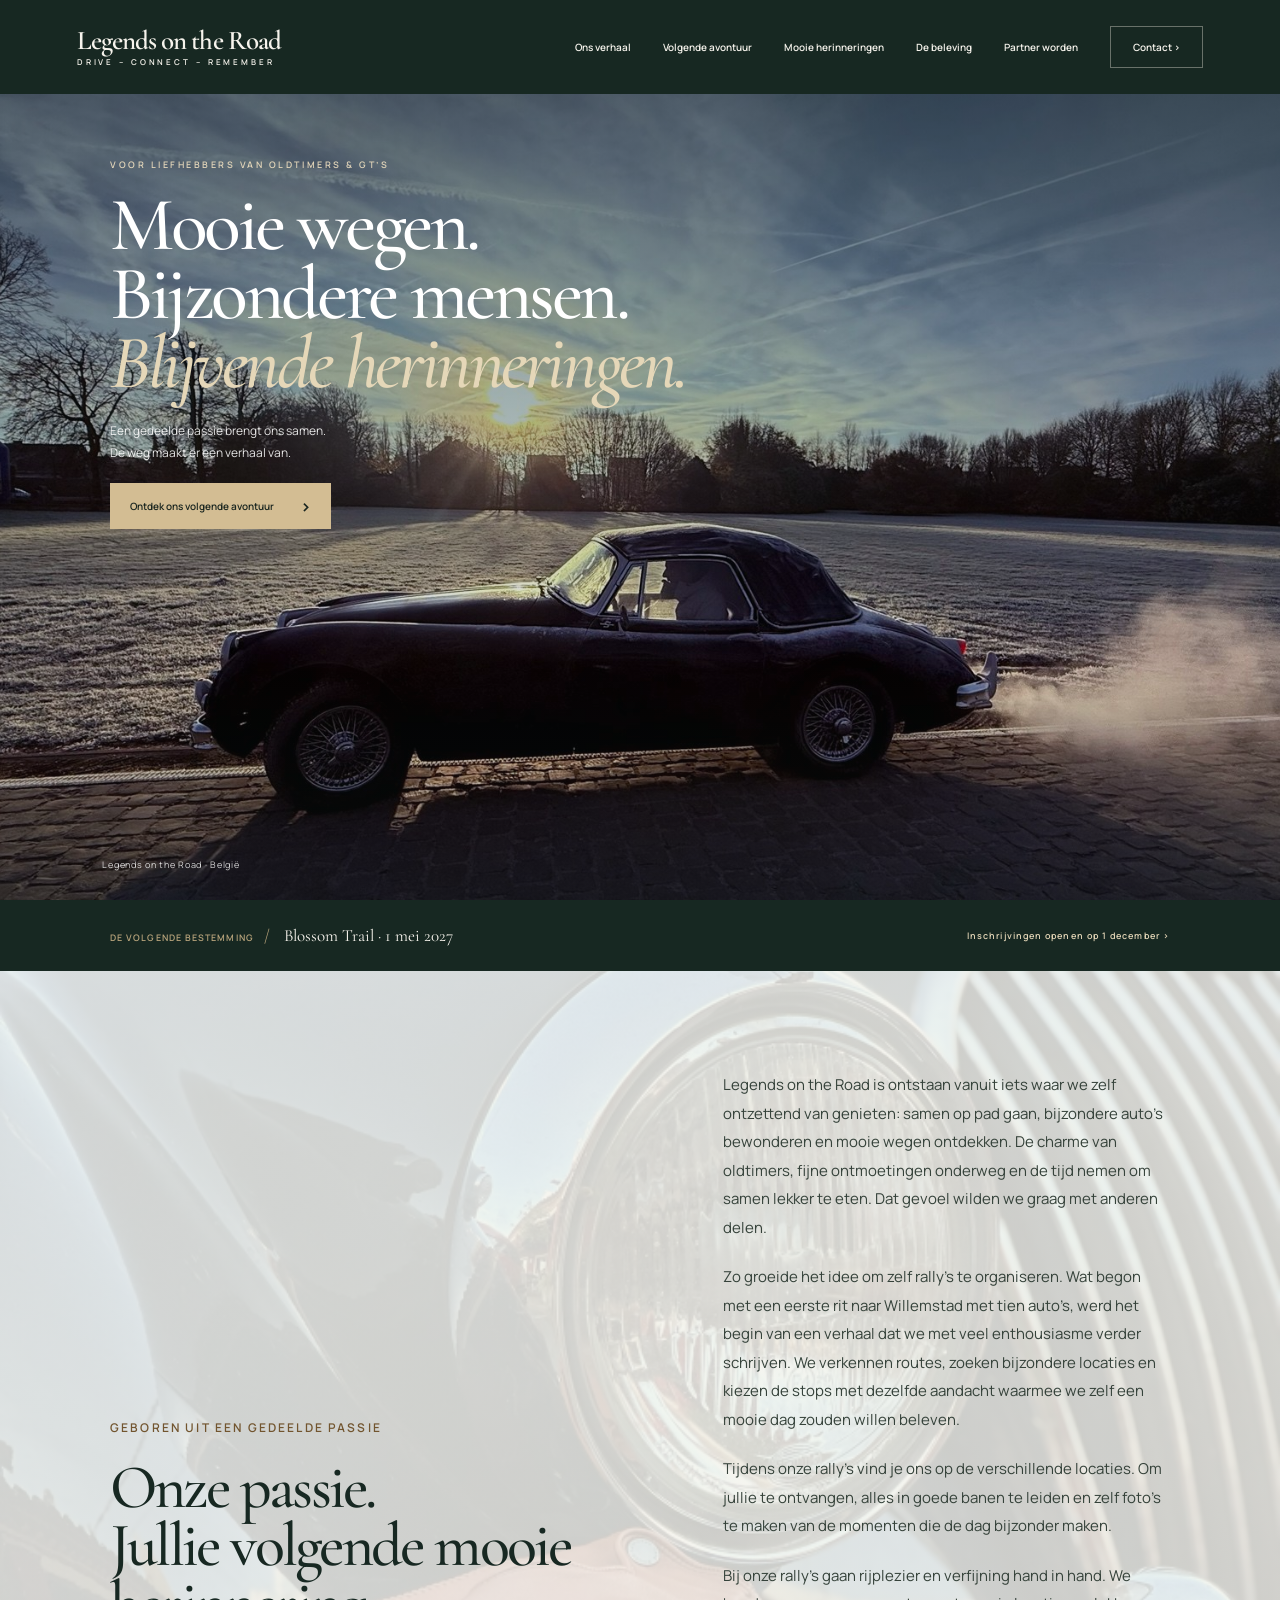
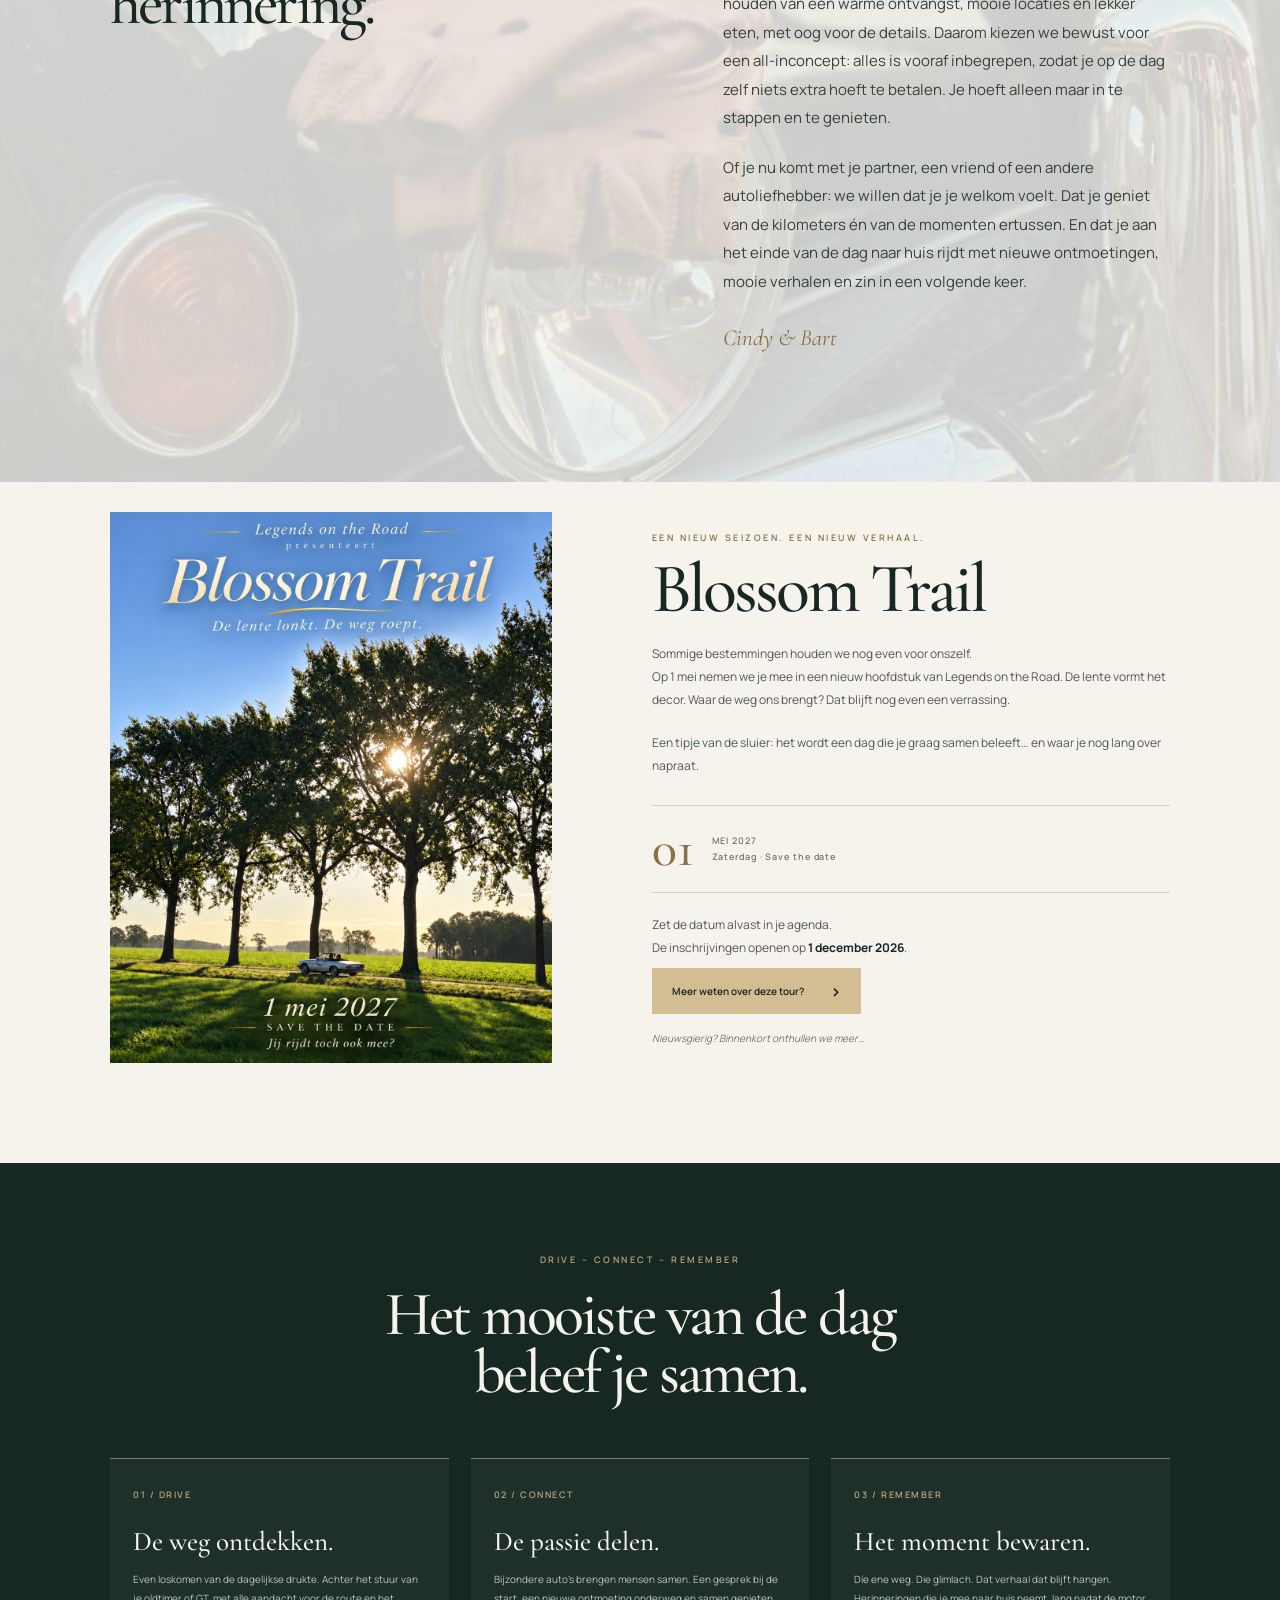
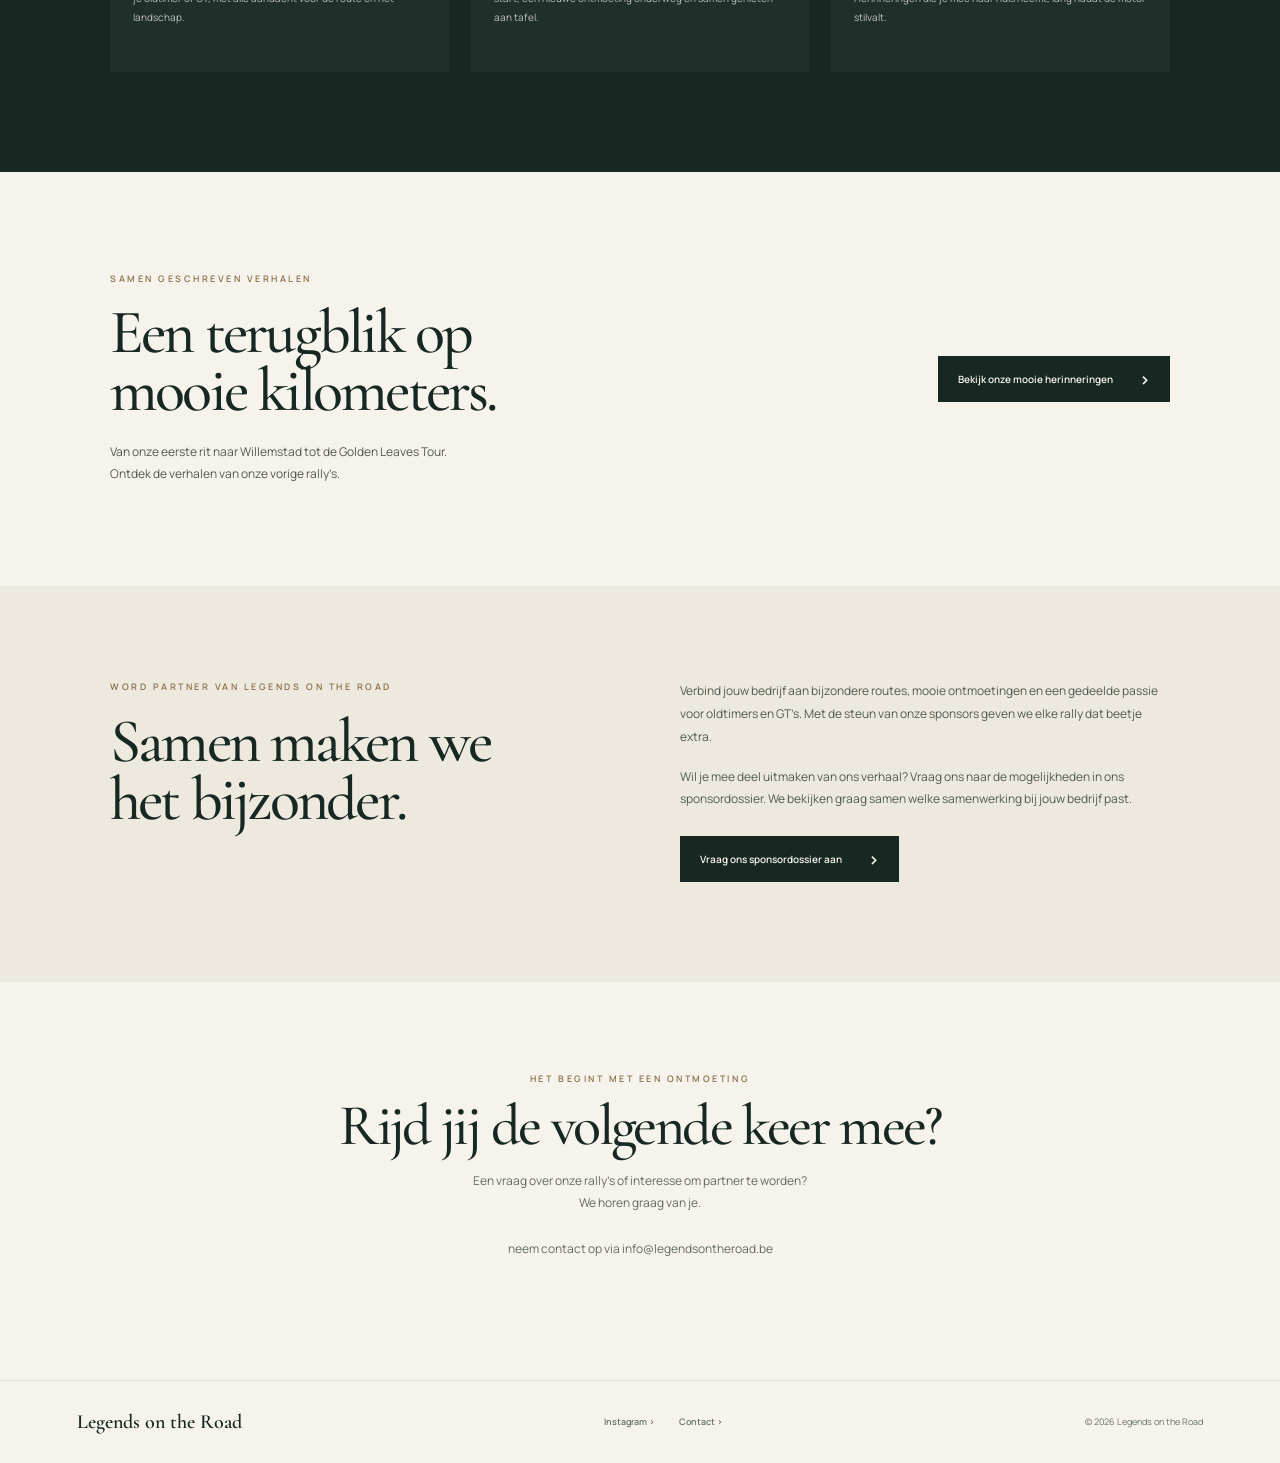
==== commit cc402dad: "website aangepast" ====
--- a/index.html
+++ b/index.html
@@ -47,11 +47,14 @@
 		<section class="home-intro home-section" id="verhaal" aria-labelledby="story-title">
 			<div>
 				<p class="home-eyebrow">Geboren uit een gedeelde passie</p>
-				<h2 id="story-title">Onze passie.<br>Jullie volgende<br>mooie herinnering.</h2>
+				<h2 id="story-title">Onze passie.<br>Jullie volgende mooie herinnering.</h2>
 			</div>
 			<div class="home-copy">
-				<p>Legends on the Road is ontstaan uit onze liefde voor bijzondere auto’s, mooie routes en mensen samenbrengen. Die passie delen we graag met jullie.</p>
-				<p>We trekken eropuit met oldtimers en GT’s, nemen de tijd om te genieten en ontmoeten elkaar onderweg. Van het eerste gesprek bij de start tot het napraten aan tafel: het zijn de momenten samen die een rally onvergetelijk maken.</p>
+				<p>Legends on the Road is ontstaan vanuit iets waar we zelf ontzettend van genieten: samen op pad gaan, bijzondere auto’s bewonderen en mooie wegen ontdekken. De charme van oldtimers, fijne ontmoetingen onderweg en de tijd nemen om samen lekker te eten. Dat gevoel wilden we graag met anderen delen.</p>
+				<p>Zo groeide het idee om zelf rally’s te organiseren. Wat begon met een eerste rit naar Willemstad met tien auto’s, werd het begin van een verhaal dat we met veel enthousiasme verder schrijven. We verkennen routes, zoeken bijzondere locaties en kiezen de stops met dezelfde aandacht waarmee we zelf een mooie dag zouden willen beleven.</p>
+				<p>Tijdens onze rally’s vind je ons op de verschillende locaties. Om jullie te ontvangen, alles in goede banen te leiden en zelf foto’s te maken van de momenten die de dag bijzonder maken.</p>
+				<p>Bij onze rally’s gaan rijplezier en verfijning hand in hand. We houden van een warme ontvangst, mooie locaties en lekker eten, met oog voor de details. Daarom kiezen we bewust voor een all-inconcept: alles is vooraf inbegrepen, zodat je op de dag zelf niets extra hoeft te betalen. Je hoeft alleen maar in te stappen en te genieten.</p>
+				<p>Of je nu komt met je partner, een vriend of een andere autoliefhebber: we willen dat je je welkom voelt. Dat je geniet van de kilometers én van de momenten ertussen. En dat je aan het einde van de dag naar huis rijdt met nieuwe ontmoetingen, mooie verhalen en zin in een volgende keer.</p>
 				<p class="home-signature">Cindy &amp; Bart</p>
 			</div>
 		</section>
@@ -70,7 +73,7 @@
 					<span>MEI 2027<br>Zaterdag · Save the date</span>
 				</div>
 				<p class="home-copy">Zet de datum alvast in je agenda.<br>De inschrijvingen openen op <strong>1 december 2026</strong>.</p>
-				<a class="home-button" href="contact.php?type=rally">Vraag ons meer informatie <span aria-hidden="true">›</span></a>
+				<a class="home-button" href="contact.php?type=rally">Meer weten over deze tour? <span aria-hidden="true">›</span></a>
 				<p class="home-note">Nieuwsgierig? Binnenkort onthullen we meer…</p>
 			</div>
 		</section>
--- a/css/style.css
+++ b/css/style.css
@@ -1927,12 +1927,17 @@
 }
 
 .home-intro {
+	position: relative;
+	isolation: isolate;
 	display: grid;
 	grid-template-columns: 1fr 0.92fr;
 	align-items: center;
 	gap: 12%;
 	padding-top: 100px;
 	padding-bottom: 100px;
+	background:
+		linear-gradient(rgba(246, 243, 236, 0.82), rgba(246, 243, 236, 0.82)),
+		url("../images/ons-verhaal-achtergrond.png") center 48% / cover no-repeat;
 }
 
 .home-intro h2,
@@ -1947,6 +1952,24 @@
 	font-weight: 500;
 	line-height: 0.94;
 	letter-spacing: -0.045em;
+}
+
+.home-intro .home-copy {
+	max-width: 560px;
+	color: #35423a;
+	font-size: 15px;
+	line-height: 1.9;
+}
+
+.home-intro .home-copy p {
+	margin-bottom: 21px;
+}
+
+.home-intro > div:first-child .home-eyebrow {
+	margin-bottom: 22px;
+	color: #72552f;
+	font-size: 12px;
+	letter-spacing: 0.18em;
 }
 
 .home-copy {
@@ -2399,6 +2422,11 @@
 	.home-partners h2,
 	.home-contact h2 {
 		font-size: clamp(42px, 11vw, 56px);
+	}
+
+	.home-intro > div:first-child .home-eyebrow {
+		font-size: 11px;
+		letter-spacing: 0.14em;
 	}
 
 	.home-event {
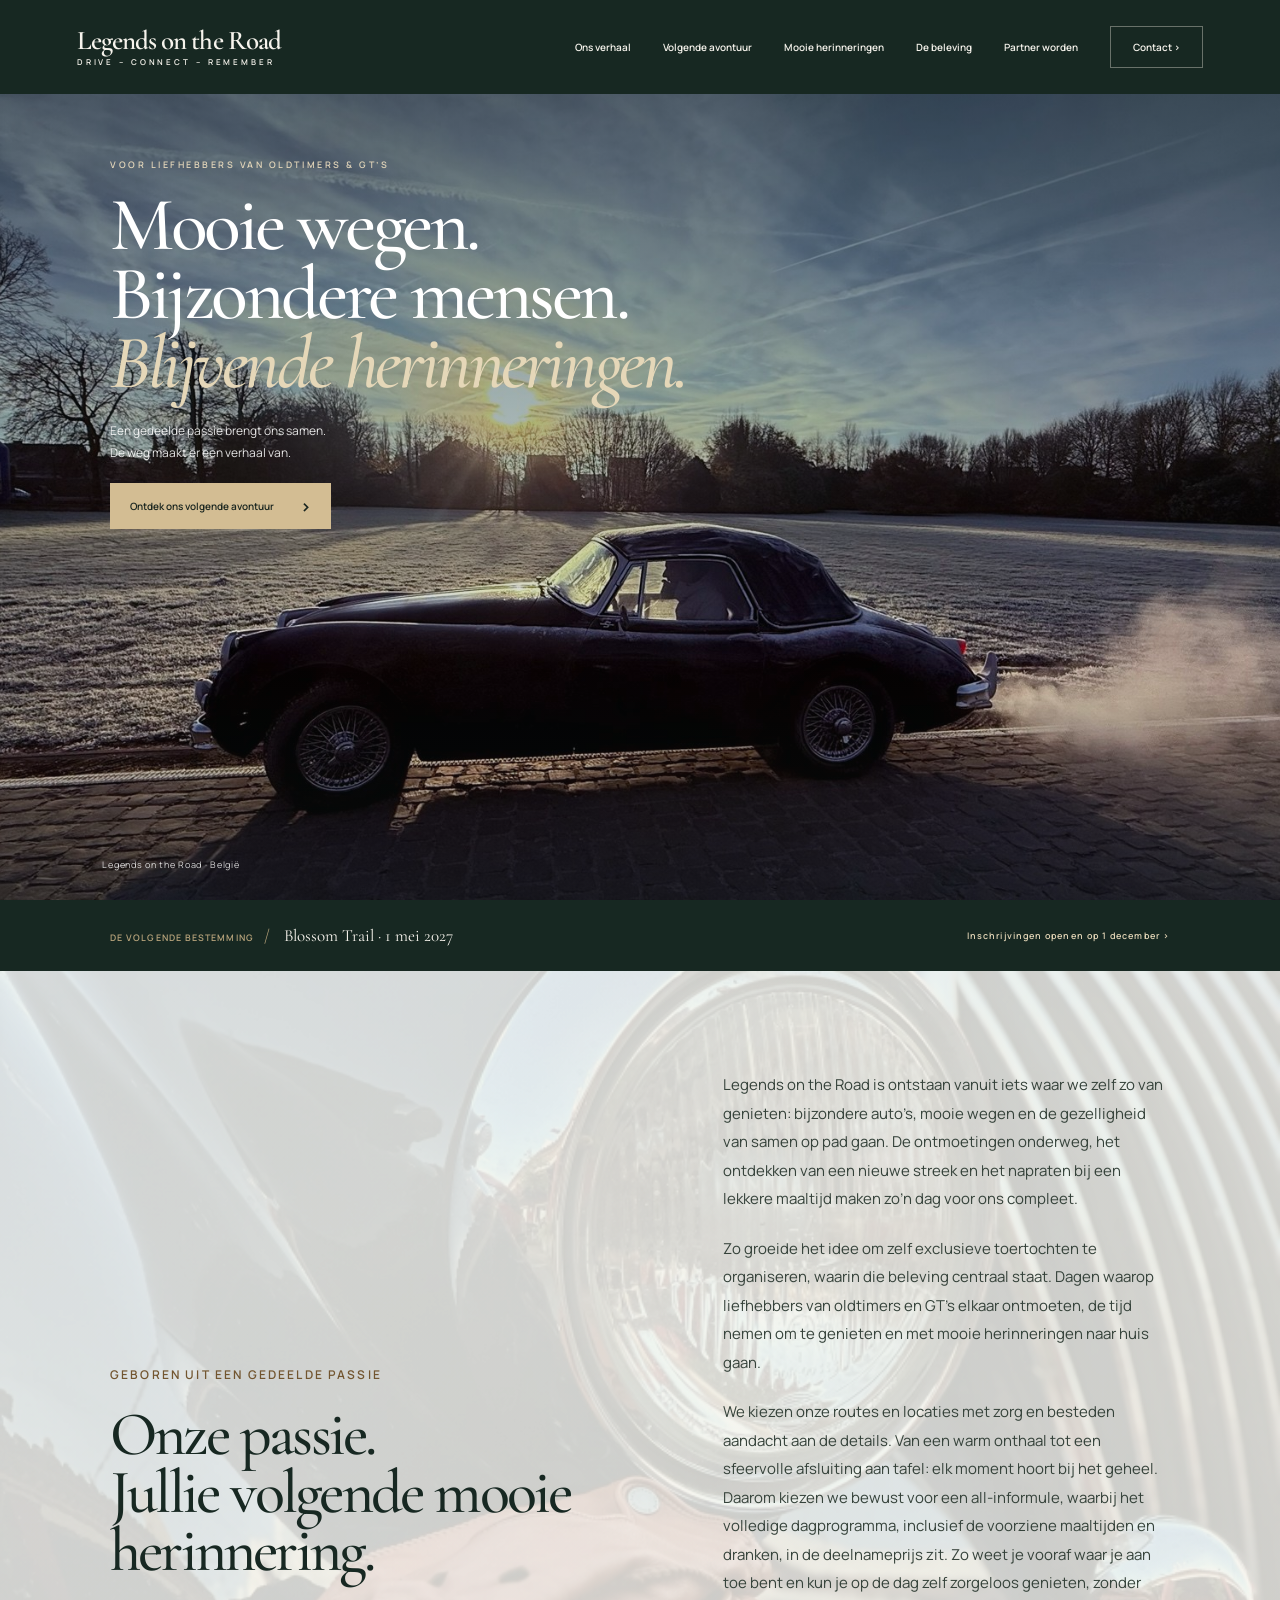
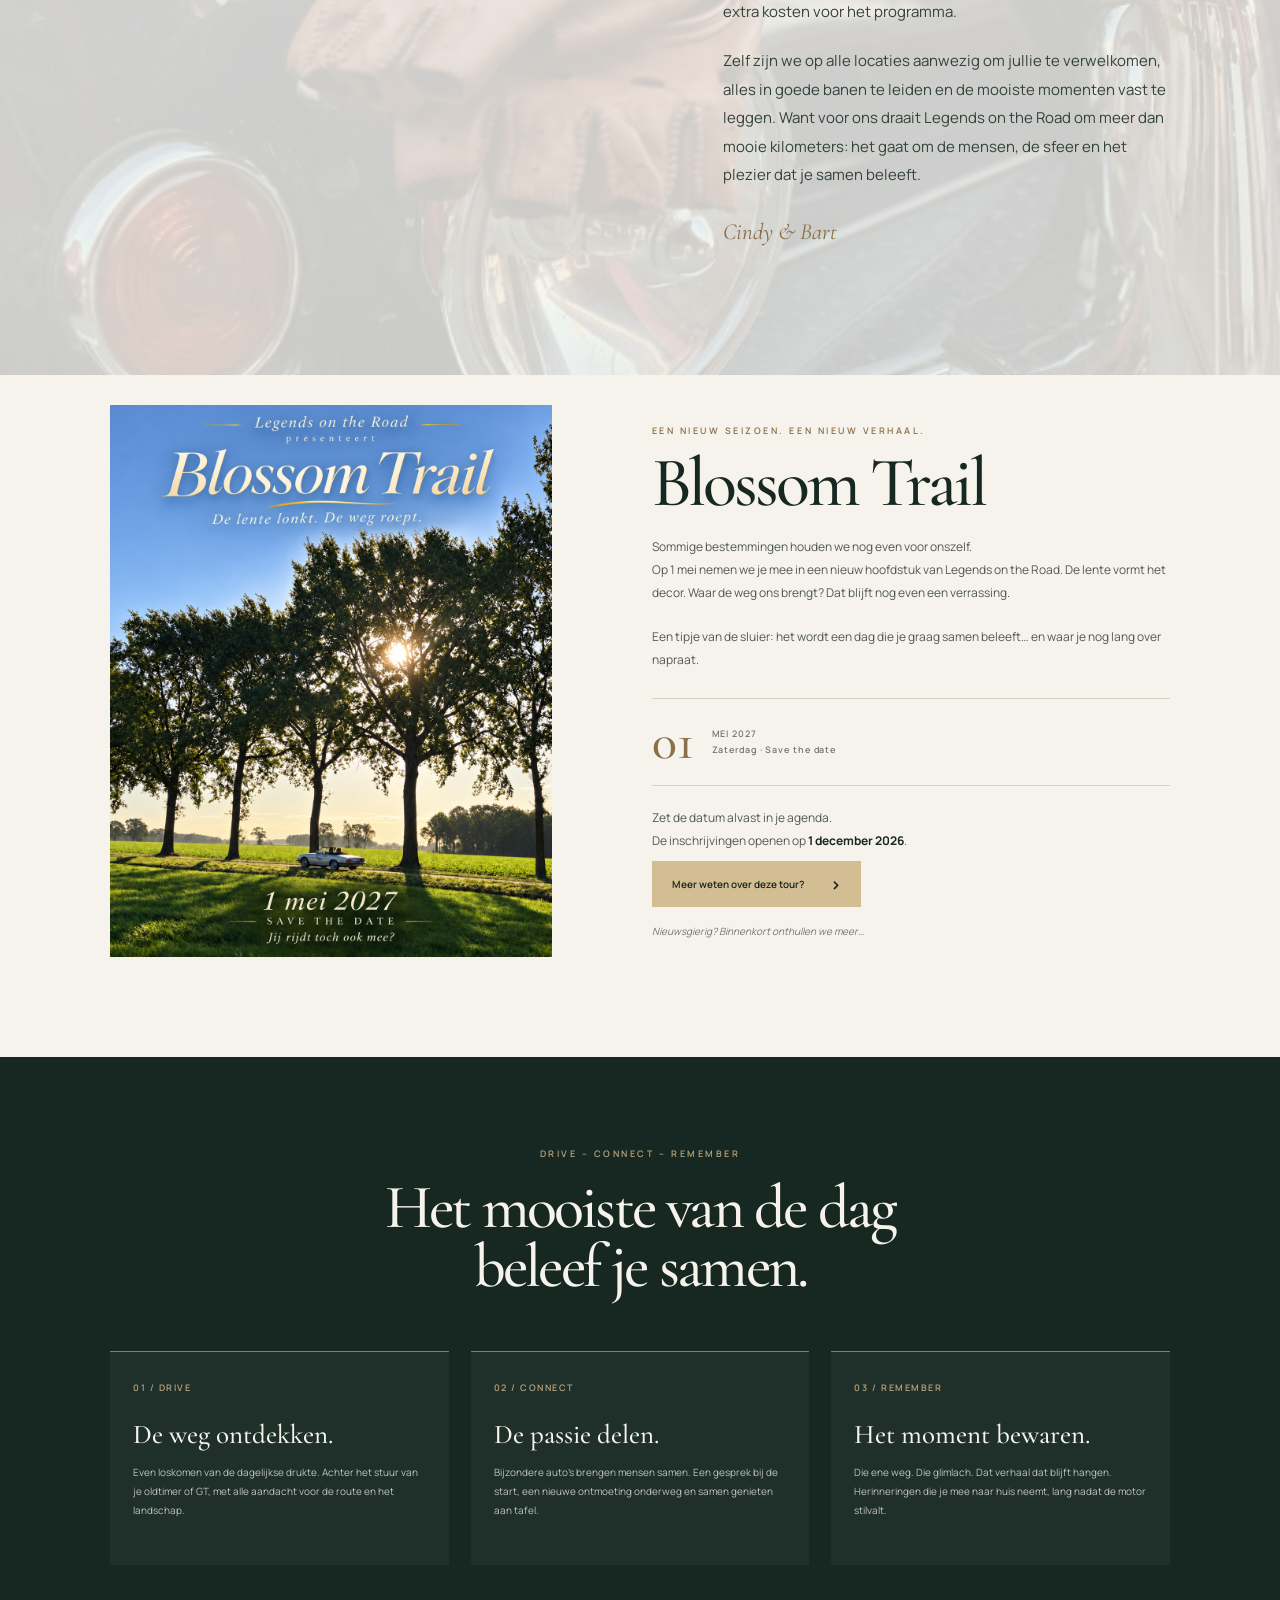
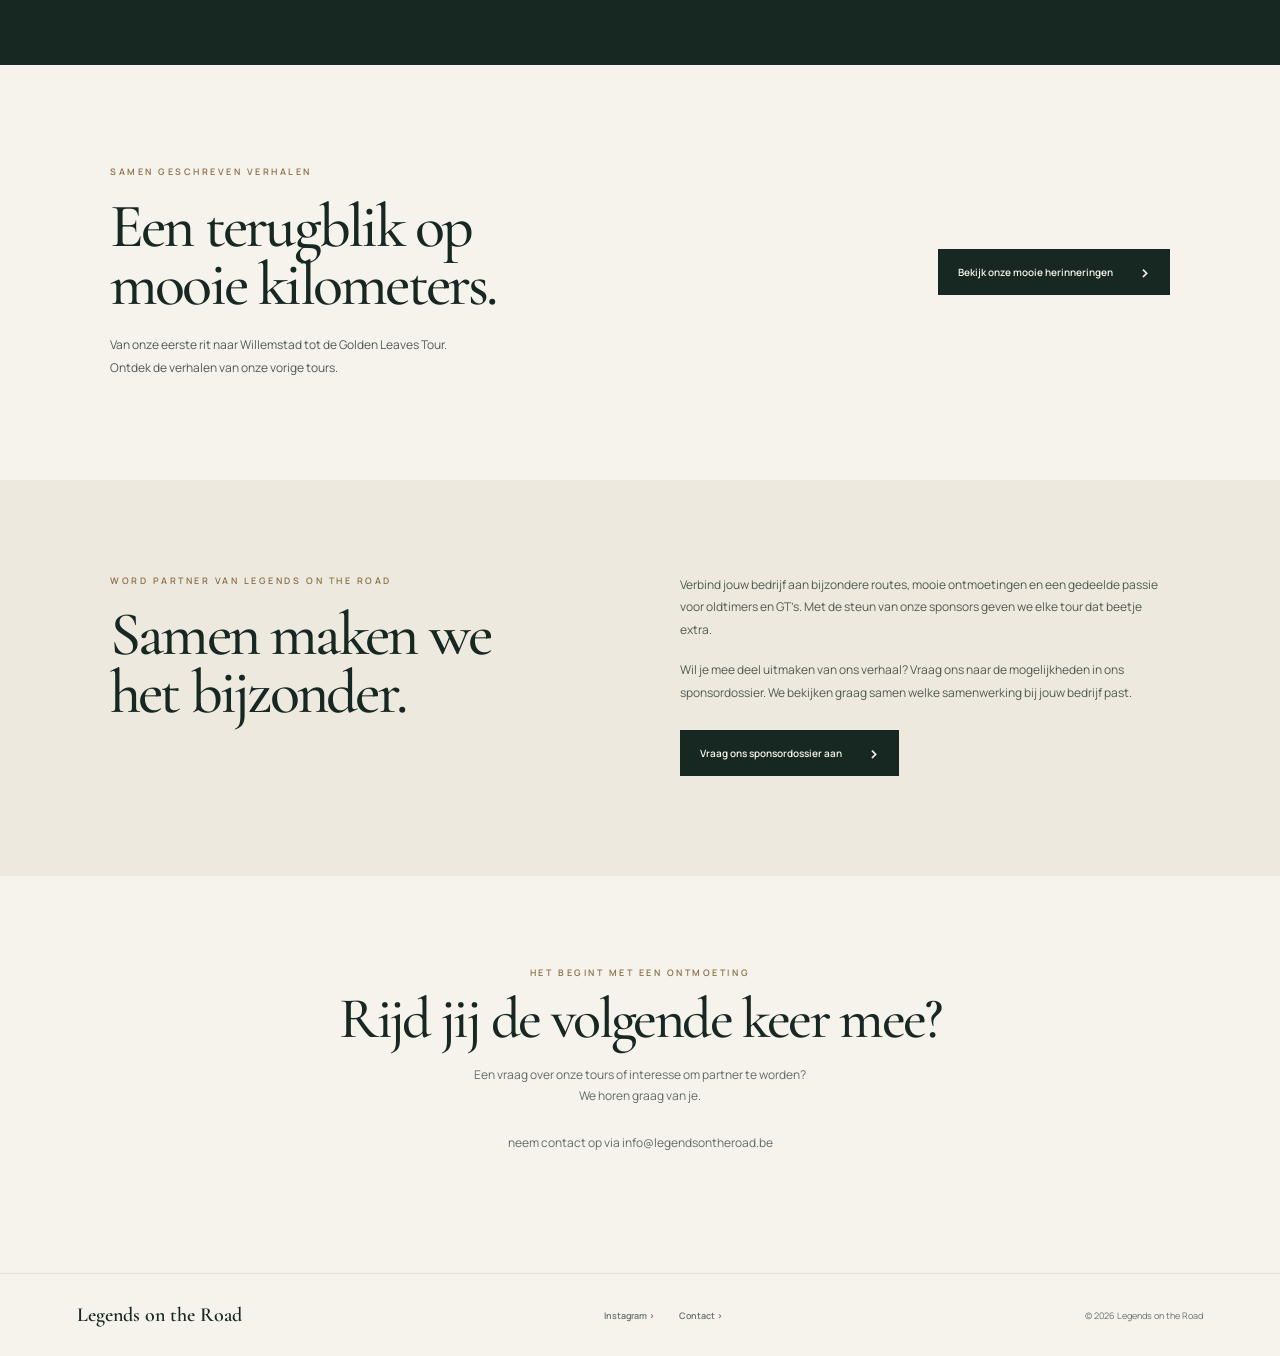
==== commit cbbfe407: "website aangepast" ====
--- a/index.html
+++ b/index.html
@@ -50,11 +50,10 @@
 				<h2 id="story-title">Onze passie.<br>Jullie volgende mooie herinnering.</h2>
 			</div>
 			<div class="home-copy">
-				<p>Legends on the Road is ontstaan vanuit iets waar we zelf ontzettend van genieten: samen op pad gaan, bijzondere auto’s bewonderen en mooie wegen ontdekken. De charme van oldtimers, fijne ontmoetingen onderweg en de tijd nemen om samen lekker te eten. Dat gevoel wilden we graag met anderen delen.</p>
-				<p>Zo groeide het idee om zelf rally’s te organiseren. Wat begon met een eerste rit naar Willemstad met tien auto’s, werd het begin van een verhaal dat we met veel enthousiasme verder schrijven. We verkennen routes, zoeken bijzondere locaties en kiezen de stops met dezelfde aandacht waarmee we zelf een mooie dag zouden willen beleven.</p>
-				<p>Tijdens onze rally’s vind je ons op de verschillende locaties. Om jullie te ontvangen, alles in goede banen te leiden en zelf foto’s te maken van de momenten die de dag bijzonder maken.</p>
-				<p>Bij onze rally’s gaan rijplezier en verfijning hand in hand. We houden van een warme ontvangst, mooie locaties en lekker eten, met oog voor de details. Daarom kiezen we bewust voor een all-inconcept: alles is vooraf inbegrepen, zodat je op de dag zelf niets extra hoeft te betalen. Je hoeft alleen maar in te stappen en te genieten.</p>
-				<p>Of je nu komt met je partner, een vriend of een andere autoliefhebber: we willen dat je je welkom voelt. Dat je geniet van de kilometers én van de momenten ertussen. En dat je aan het einde van de dag naar huis rijdt met nieuwe ontmoetingen, mooie verhalen en zin in een volgende keer.</p>
+				<p>Legends on the Road is ontstaan vanuit iets waar we zelf zo van genieten: bijzondere auto’s, mooie wegen en de gezelligheid van samen op pad gaan. De ontmoetingen onderweg, het ontdekken van een nieuwe streek en het napraten bij een lekkere maaltijd maken zo’n dag voor ons compleet.</p>
+				<p>Zo groeide het idee om zelf exclusieve toertochten te organiseren, waarin die beleving centraal staat. Dagen waarop liefhebbers van oldtimers en GT’s elkaar ontmoeten, de tijd nemen om te genieten en met mooie herinneringen naar huis gaan.</p>
+				<p>We kiezen onze routes en locaties met zorg en besteden aandacht aan de details. Van een warm onthaal tot een sfeervolle afsluiting aan tafel: elk moment hoort bij het geheel. Daarom kiezen we bewust voor een all-informule, waarbij het volledige dagprogramma, inclusief de voorziene maaltijden en dranken, in de deelnameprijs zit. Zo weet je vooraf waar je aan toe bent en kun je op de dag zelf zorgeloos genieten, zonder extra kosten voor het programma.</p>
+				<p>Zelf zijn we op alle locaties aanwezig om jullie te verwelkomen, alles in goede banen te leiden en de mooiste momenten vast te leggen. Want voor ons draait Legends on the Road om meer dan mooie kilometers: het gaat om de mensen, de sfeer en het plezier dat je samen beleeft.</p>
 				<p class="home-signature">Cindy &amp; Bart</p>
 			</div>
 		</section>
@@ -104,7 +103,7 @@
 			<div>
 				<p class="home-eyebrow">Samen geschreven verhalen</p>
 				<h2 id="archive-title">Een terugblik op<br>mooie kilometers.</h2>
-				<p class="home-copy">Van onze eerste rit naar Willemstad tot de Golden Leaves Tour.<br>Ontdek de verhalen van onze vorige rally’s.</p>
+				<p class="home-copy">Van onze eerste rit naar Willemstad tot de Golden Leaves Tour.<br>Ontdek de verhalen van onze vorige tours.</p>
 			</div>
 			<a class="home-button" href="vorige-rallys.html">Bekijk onze mooie herinneringen <span aria-hidden="true">›</span></a>
 		</section>
@@ -115,7 +114,7 @@
 				<h2 id="partners-title">Samen maken we<br>het bijzonder.</h2>
 			</div>
 			<div>
-				<p class="home-copy">Verbind jouw bedrijf aan bijzondere routes, mooie ontmoetingen en een gedeelde passie voor oldtimers en GT’s. Met de steun van onze sponsors geven we elke rally dat beetje extra.</p>
+				<p class="home-copy">Verbind jouw bedrijf aan bijzondere routes, mooie ontmoetingen en een gedeelde passie voor oldtimers en GT’s. Met de steun van onze sponsors geven we elke tour dat beetje extra.</p>
 				<p class="home-copy">Wil je mee deel uitmaken van ons verhaal? Vraag ons naar de mogelijkheden in ons sponsordossier. We bekijken graag samen welke samenwerking bij jouw bedrijf past.</p>
 				<div class="home-partner-actions">
 					<a class="home-button" href="contact.php?type=sponsor">Vraag ons sponsordossier aan <span aria-hidden="true">›</span></a>
@@ -126,7 +125,7 @@
 		<section class="home-contact home-section" id="contact" aria-labelledby="contact-title">
 			<p class="home-eyebrow">Het begint met een ontmoeting</p>
 			<h2 id="contact-title">Rijd jij de volgende keer mee?</h2>
-			<p>Een vraag over onze rally’s of interesse om partner te worden?<br>We horen graag van je.</p>
+			<p>Een vraag over onze tours of interesse om partner te worden?<br>We horen graag van je.</p>
 		<p>neem contact op via info@legendsontheroad.be</p>
 	</main>
 
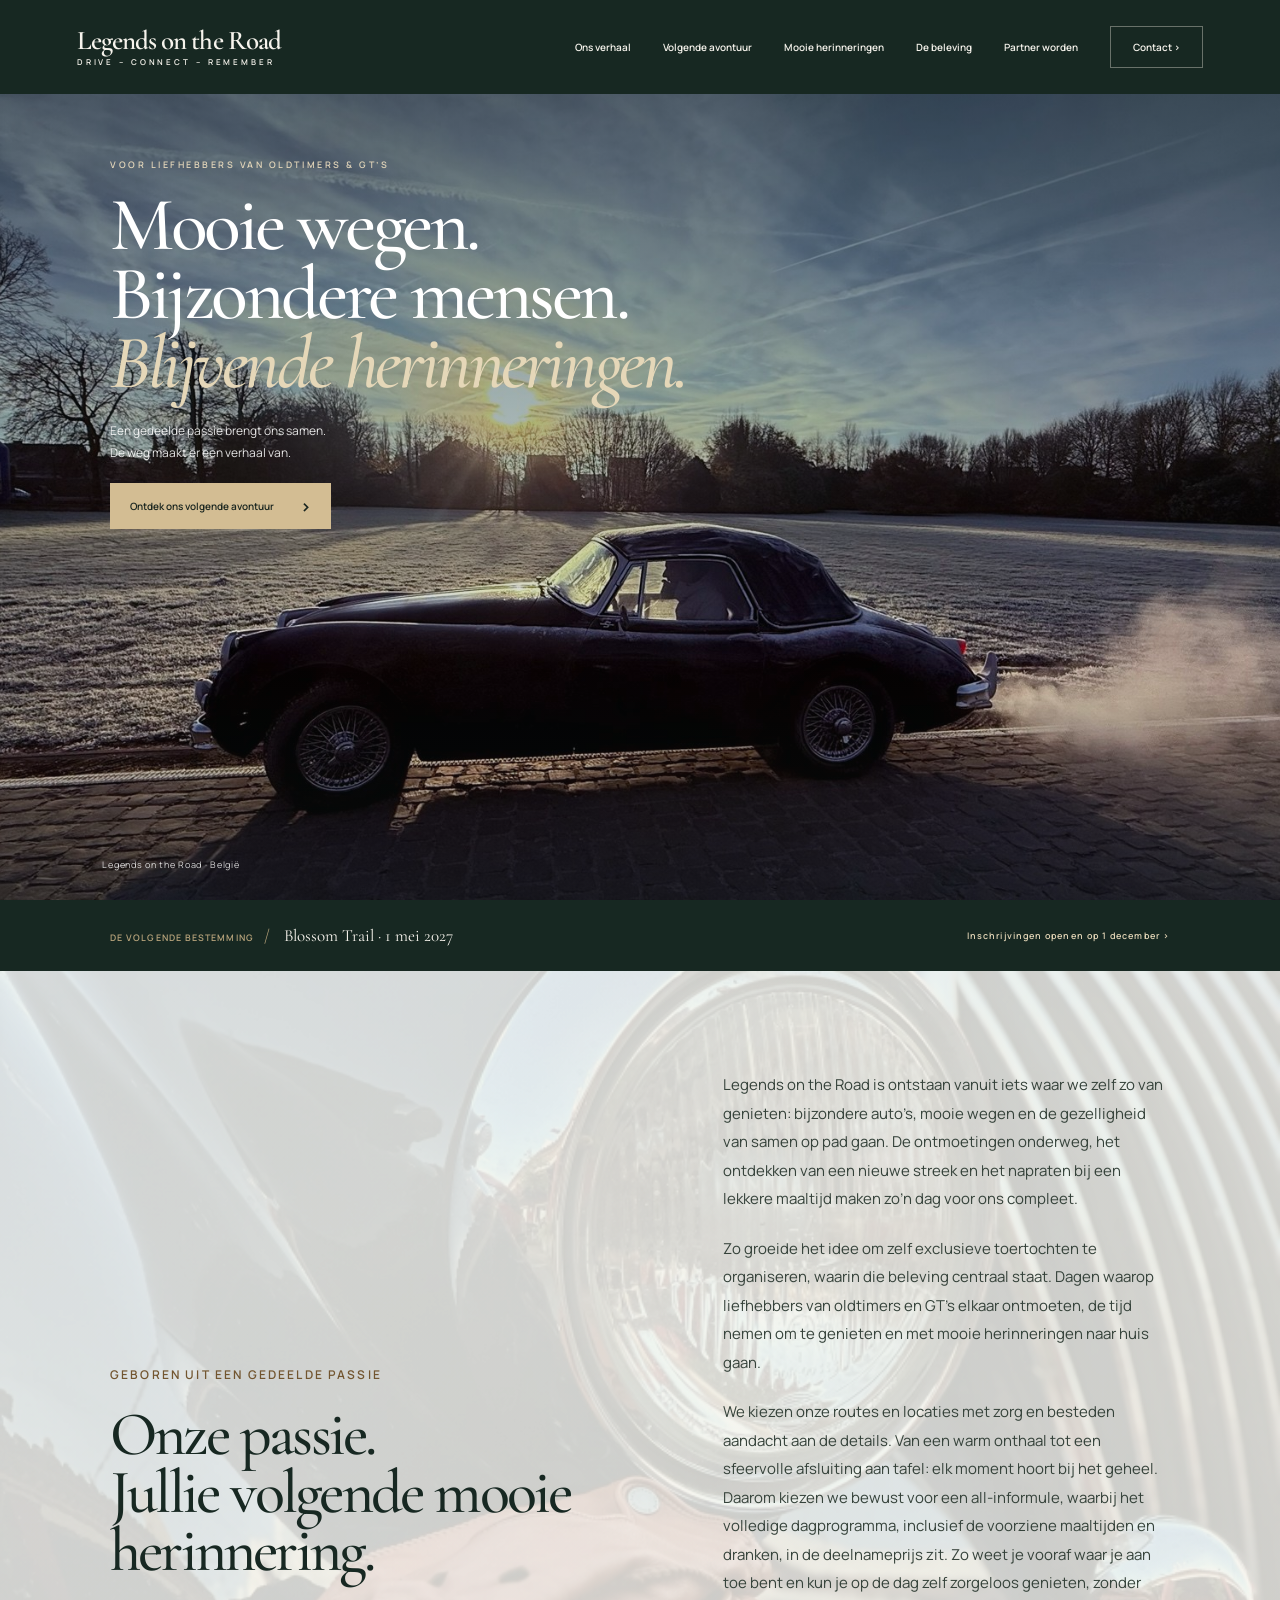
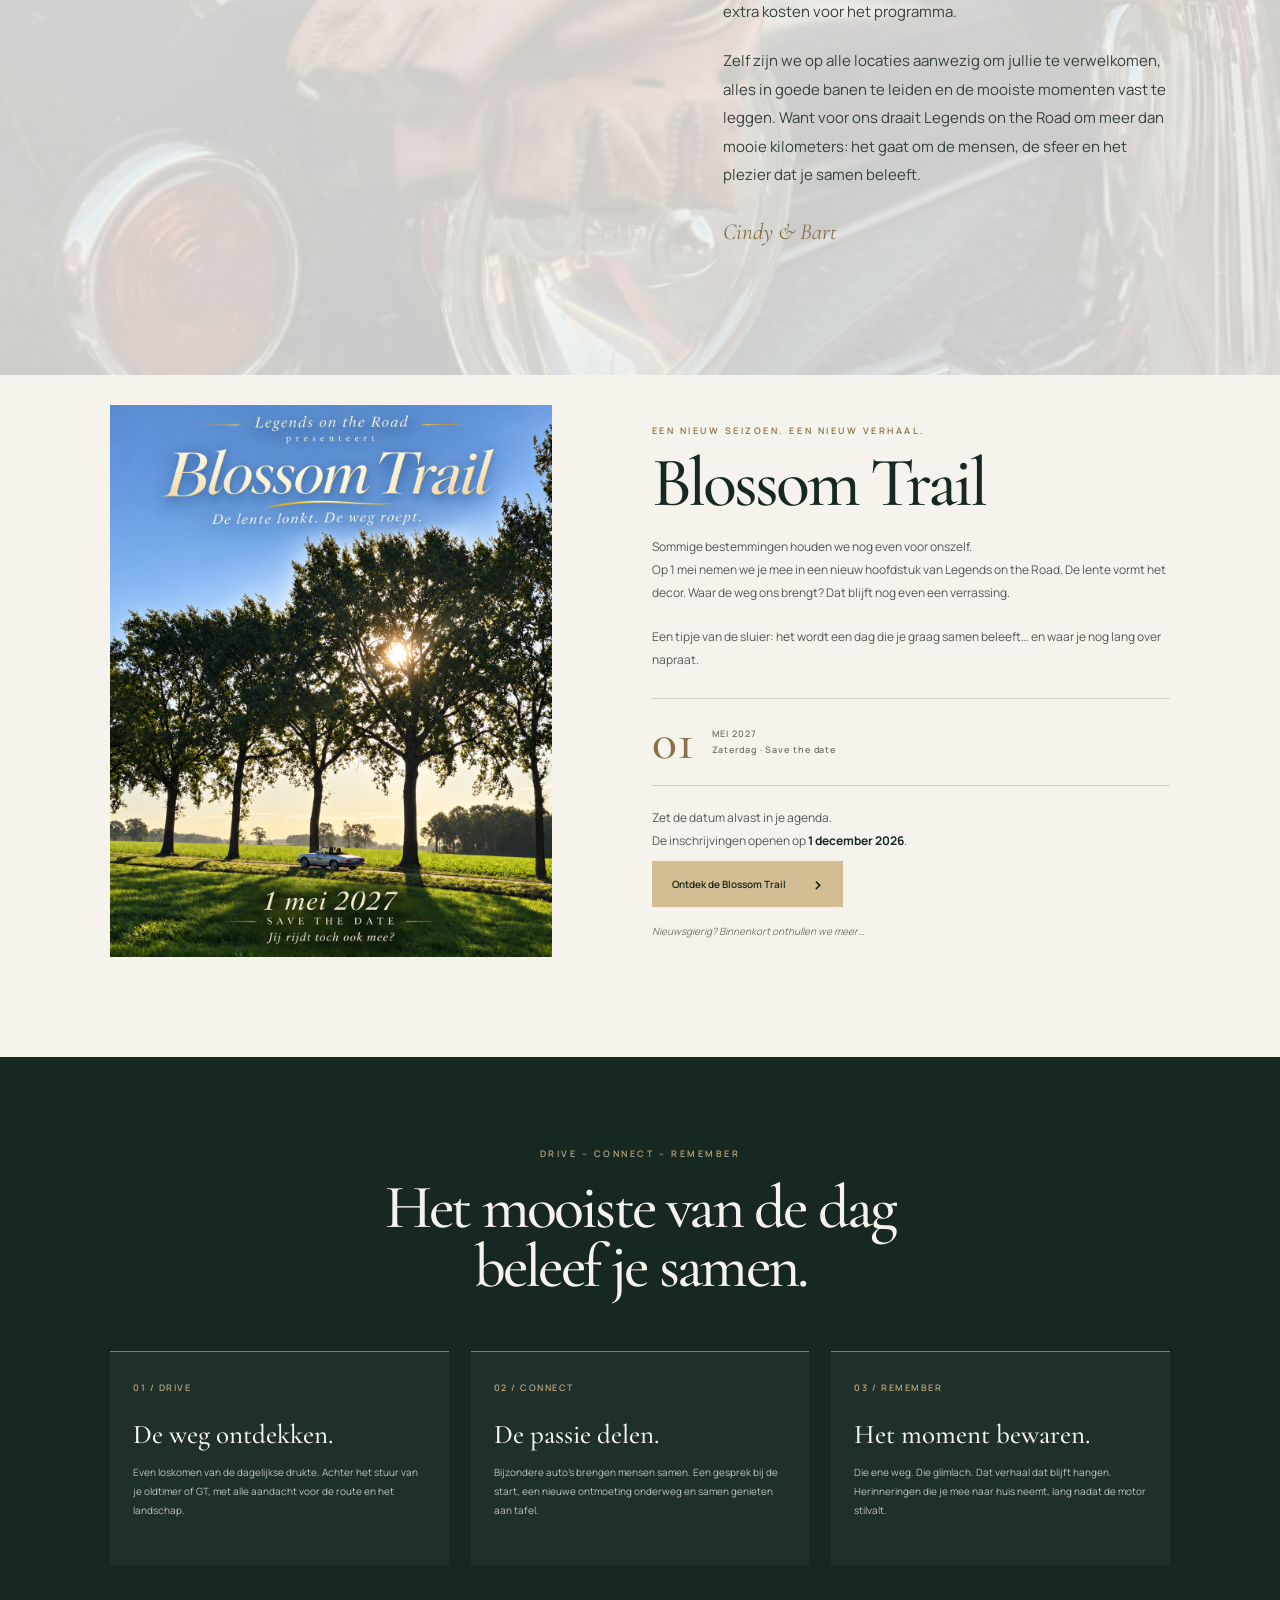
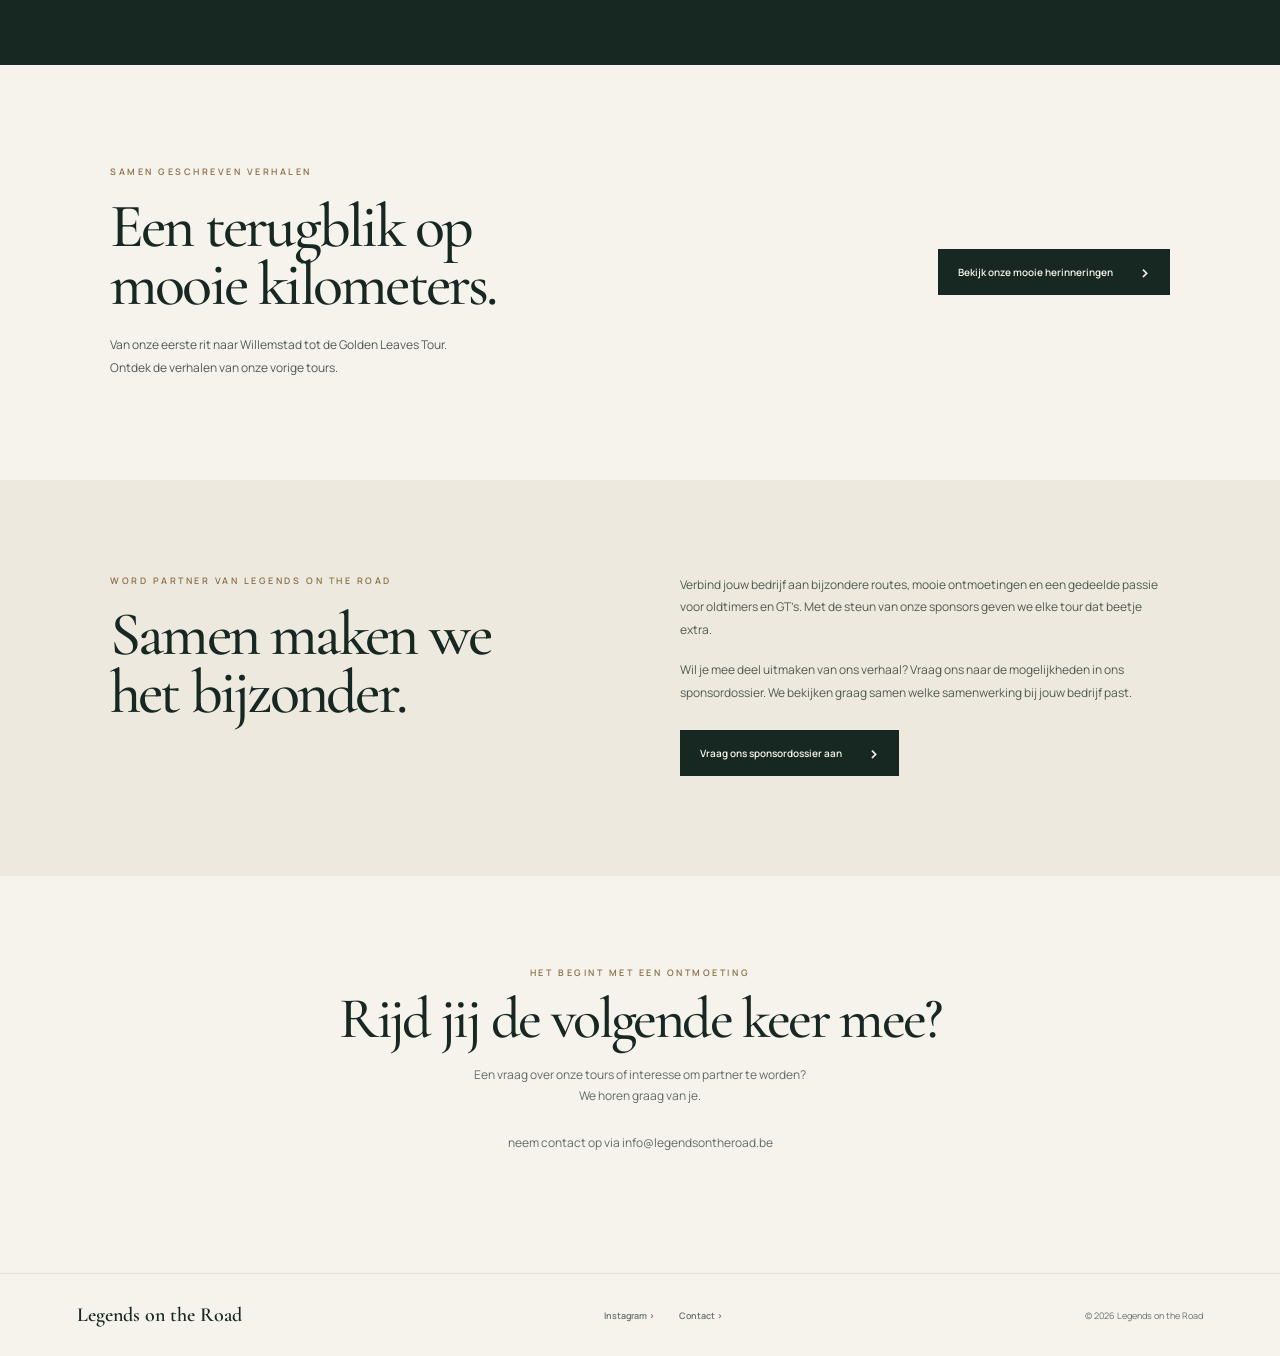
==== commit 7eb79190: "websites updates" ====
--- a/index.html
+++ b/index.html
@@ -9,6 +9,8 @@
 	<link href="https://fonts.googleapis.com/css2?family=Cormorant+Garamond:wght@400;500;600;700&family=Manrope:wght@400;500;600;700&display=swap" rel="stylesheet">
 	<link rel="stylesheet" href="css/style.css">
 	<title>Legends on the Road — Drive. Connect. Remember.</title>
+	<link rel="icon" type="image/png" href="images/logo legends.png"
+
 </head>
 <body class="home-page">
 	<header class="home-header" id="top">
@@ -72,7 +74,7 @@
 					<span>MEI 2027<br>Zaterdag · Save the date</span>
 				</div>
 				<p class="home-copy">Zet de datum alvast in je agenda.<br>De inschrijvingen openen op <strong>1 december 2026</strong>.</p>
-				<a class="home-button" href="contact.php?type=rally">Meer weten over deze tour? <span aria-hidden="true">›</span></a>
+				<a class="home-button" href="blossom-trail.html">Ontdek de Blossom Trail <span aria-hidden="true">›</span></a>
 				<p class="home-note">Nieuwsgierig? Binnenkort onthullen we meer…</p>
 			</div>
 		</section>
--- a/css/style.css
+++ b/css/style.css
@@ -1361,6 +1361,185 @@
 	object-fit: contain;
 }
 
+.blossom-partners {
+	margin-top: 76px;
+	padding: 82px 0 90px;
+	border-top: 1px solid #d9cfbd;
+	border-bottom: 1px solid #d9cfbd;
+	background:
+		linear-gradient(rgba(245, 242, 236, 0.94), rgba(245, 242, 236, 0.94)),
+		url("../images/ons-verhaal-achtergrond.png") center / cover no-repeat;
+}
+
+.blossom-partners-heading {
+	max-width: 760px;
+	margin: 0 auto 58px;
+	text-align: center;
+}
+
+.blossom-partners-heading .eyebrow {
+	margin-bottom: 10px;
+	color: var(--gold);
+}
+
+.blossom-partners-heading h2 {
+	margin: 0;
+	font-family: var(--serif);
+	font-size: clamp(44px, 6vw, 68px);
+	font-weight: 500;
+	line-height: 1;
+}
+
+.blossom-partners-heading > p:not(.eyebrow) {
+	max-width: 680px;
+	margin: 18px auto 0;
+	color: #60665f;
+	font-size: 13px;
+	line-height: 1.9;
+}
+
+.blossom-partners-heading > p:last-child {
+	margin-top: 10px;
+	color: #8a7048;
+	font-weight: 600;
+}
+
+.blossom-partner-group {
+	margin-top: 38px;
+	text-align: center;
+}
+
+.blossom-partner-group h3 {
+	display: flex;
+	align-items: center;
+	gap: 20px;
+	margin: 0 0 22px;
+	color: #8a7048;
+	font-family: var(--sans);
+	font-size: 10px;
+	font-weight: 700;
+	letter-spacing: 0.22em;
+	text-transform: uppercase;
+}
+
+.blossom-partner-group h3::before,
+.blossom-partner-group h3::after {
+	height: 1px;
+	flex: 1;
+	background: #d9cfbd;
+	content: "";
+}
+
+.blossom-partner-grid {
+	display: grid;
+	justify-content: center;
+	gap: 24px;
+}
+
+.blossom-partner-grid-featured {
+	grid-template-columns: repeat(2, minmax(0, 360px));
+}
+
+.blossom-partner-grid-community {
+	grid-template-columns: minmax(0, 360px);
+}
+
+.blossom-partner-card {
+	margin: 0;
+	padding: 28px 30px 22px;
+	border: 1px solid #d9cfbd;
+	background: rgba(255, 254, 250, 0.92);
+	box-shadow: 0 18px 45px rgba(31, 43, 36, 0.06);
+}
+
+.blossom-partner-logo {
+	display: grid;
+	height: 180px;
+	align-items: center;
+	padding: 24px;
+	border-bottom: 1px solid #e8e1d4;
+}
+
+.blossom-partner-logo img {
+	display: block;
+	width: 100%;
+	height: 132px;
+	object-fit: contain;
+}
+
+.blossom-partner-card h4 {
+	margin: 18px 0 0;
+	font-family: var(--serif);
+	font-size: 23px;
+	font-weight: 600;
+}
+
+.blossom-partner-group-community {
+	margin-top: 54px;
+}
+
+.blossom-partner-group-community .blossom-partner-logo {
+	height: 150px;
+}
+
+.blossom-partner-group-community .blossom-partner-logo img {
+	height: 102px;
+}
+
+.blossom-partner-thanks {
+	padding: 76px 0 68px;
+	background: var(--ink);
+	color: var(--paper-light);
+	text-align: center;
+}
+
+.blossom-partner-thanks-inner > .eyebrow {
+	margin-bottom: 12px;
+	color: var(--gold-light);
+}
+
+.blossom-partner-thanks h2 {
+	margin: 0;
+	font-family: var(--serif);
+	font-size: clamp(38px, 5vw, 56px);
+	font-weight: 500;
+}
+
+.blossom-partner-thanks-inner > p:not(.eyebrow):not(.blossom-partner-motto) {
+	max-width: 650px;
+	margin: 16px auto 0;
+	color: rgba(255, 255, 255, 0.76);
+	line-height: 1.9;
+}
+
+.blossom-partner-cta {
+	max-width: 620px;
+	margin: 42px auto 0;
+	padding: 34px 28px;
+	border: 1px solid rgba(199, 173, 118, 0.48);
+}
+
+.blossom-partner-cta h3 {
+	margin: 0;
+	font-family: var(--serif);
+	font-size: 32px;
+	font-weight: 500;
+}
+
+.blossom-partner-cta p {
+	margin: 10px auto 20px;
+	color: rgba(255, 255, 255, 0.78);
+	line-height: 1.8;
+}
+
+.blossom-partner-motto {
+	margin: 38px 0 0;
+	color: var(--gold-light);
+	font-size: 9px;
+	font-weight: 700;
+	letter-spacing: 0.28em;
+}
+
 .blossom-contact {
 	margin-top: 76px;
 	padding: 58px 6% 64px;
@@ -1665,6 +1844,43 @@
 @media (max-width: 520px) {
 	.tour-video {
 		padding-top: 22px;
+	}
+
+	.blossom-partners {
+		margin-top: 56px;
+		padding: 58px 0 64px;
+	}
+
+	.blossom-partners-heading {
+		margin-bottom: 38px;
+	}
+
+	.blossom-partners-heading h2 {
+		font-size: 43px;
+	}
+
+	.blossom-partner-grid-featured {
+		grid-template-columns: 1fr;
+	}
+
+	.blossom-partner-card {
+		padding: 20px 18px 18px;
+	}
+
+	.blossom-partner-logo {
+		height: 150px;
+	}
+
+	.blossom-partner-logo img {
+		height: 110px;
+	}
+
+	.blossom-partner-thanks {
+		padding: 58px 0 54px;
+	}
+
+	.blossom-partner-cta {
+		padding: 28px 18px;
 	}
 
 	.tour-page .tour-hero {
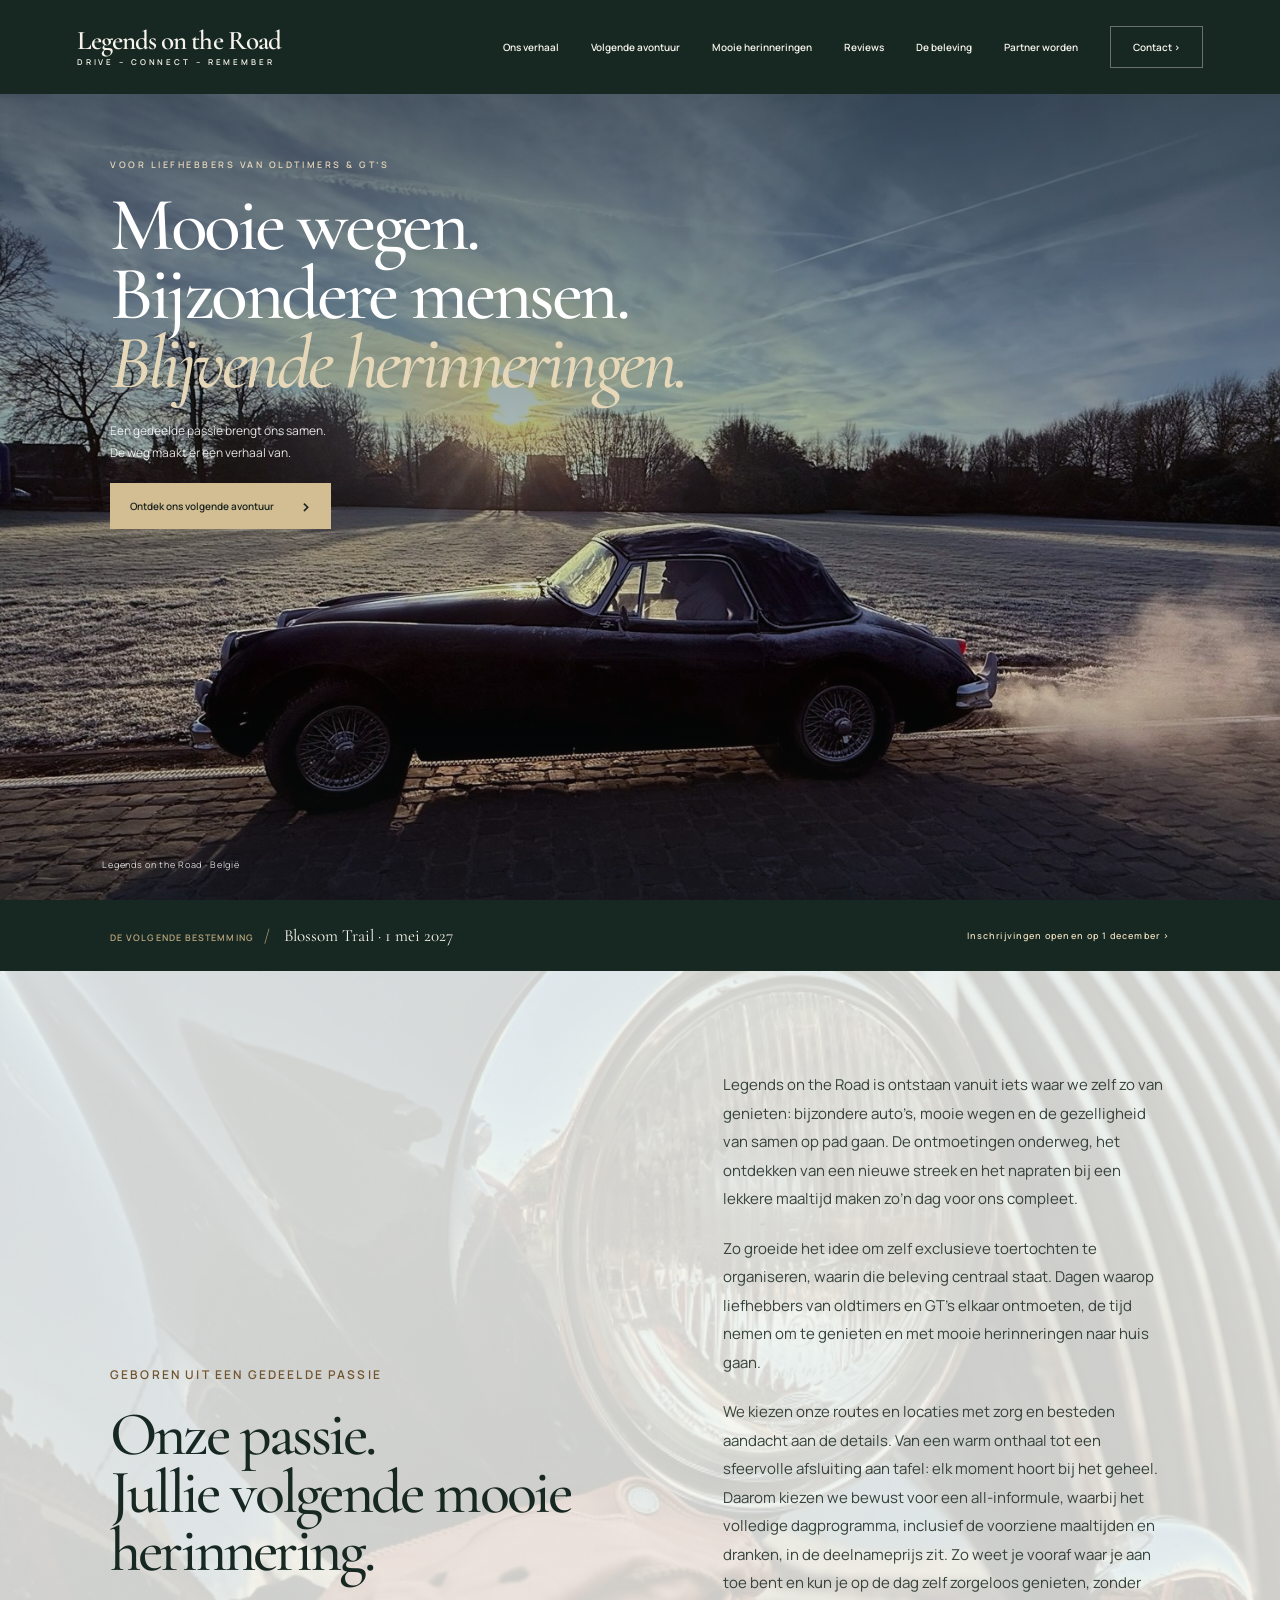
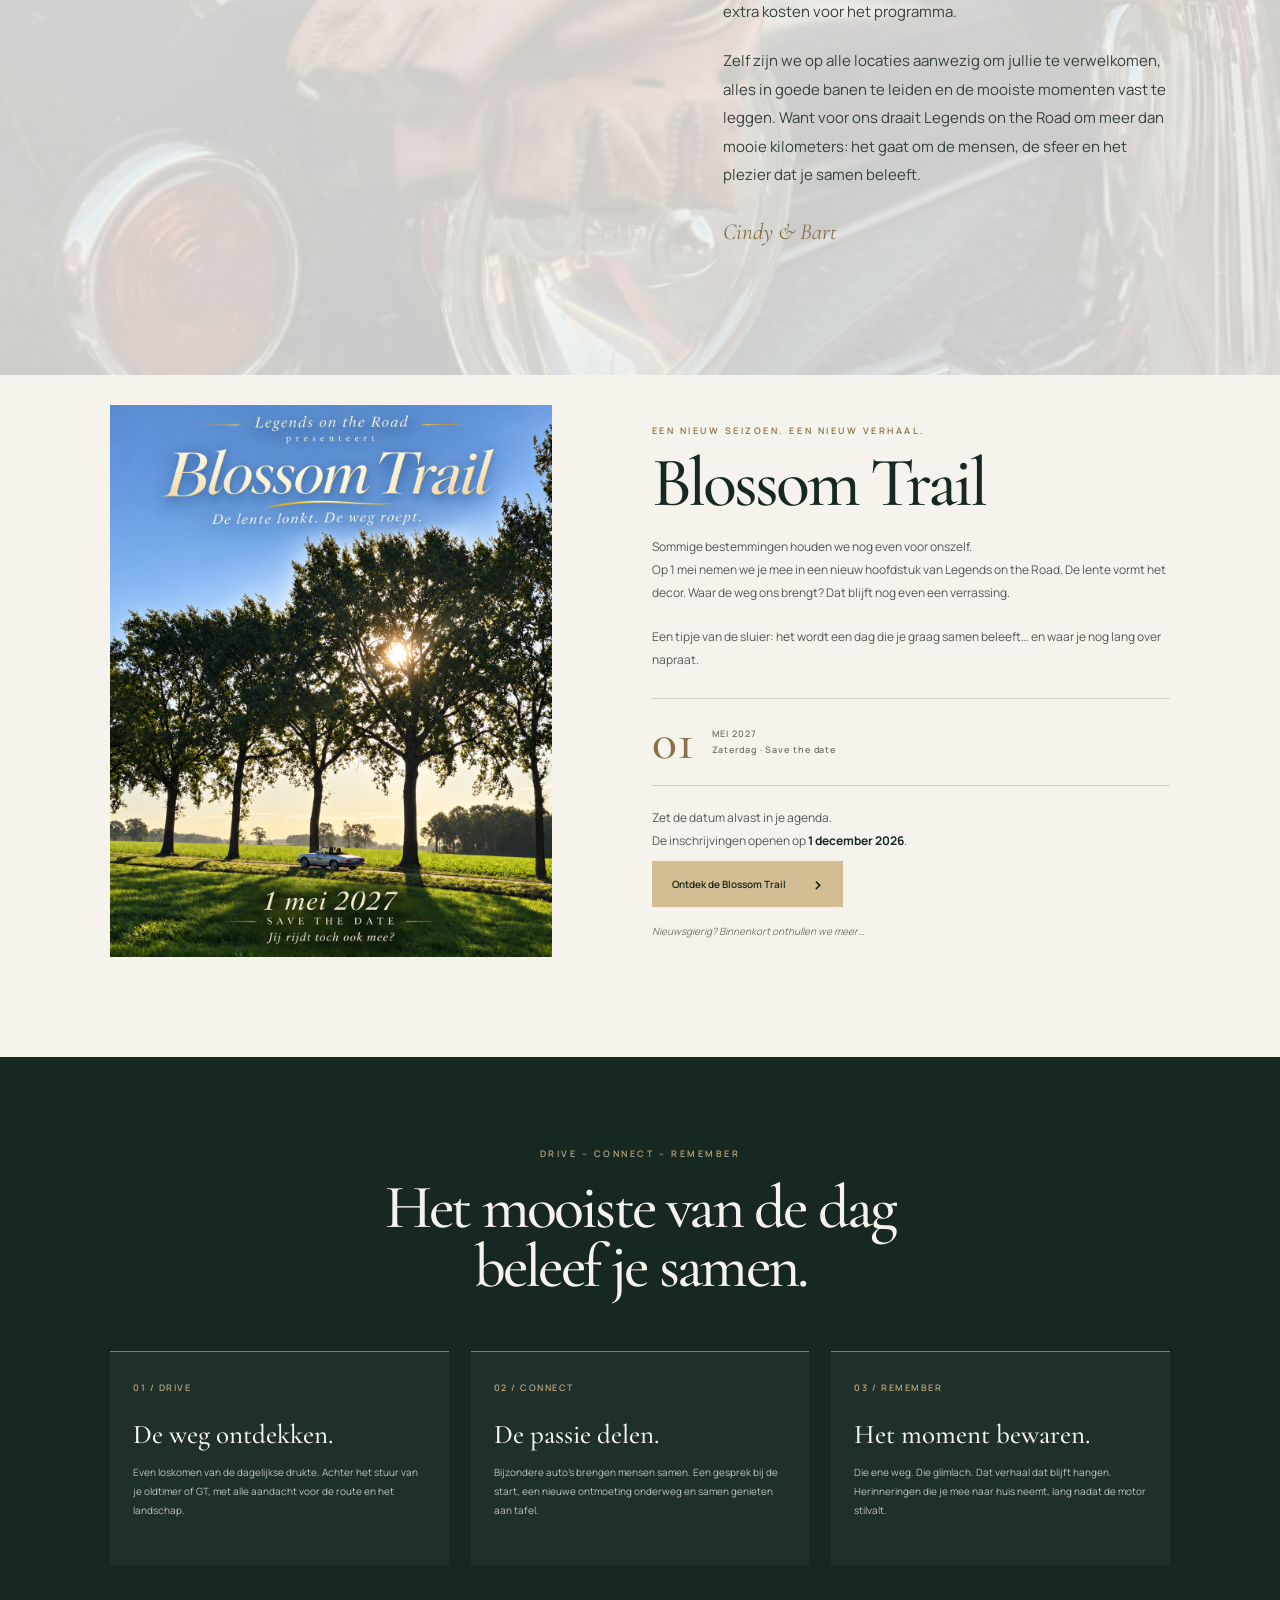
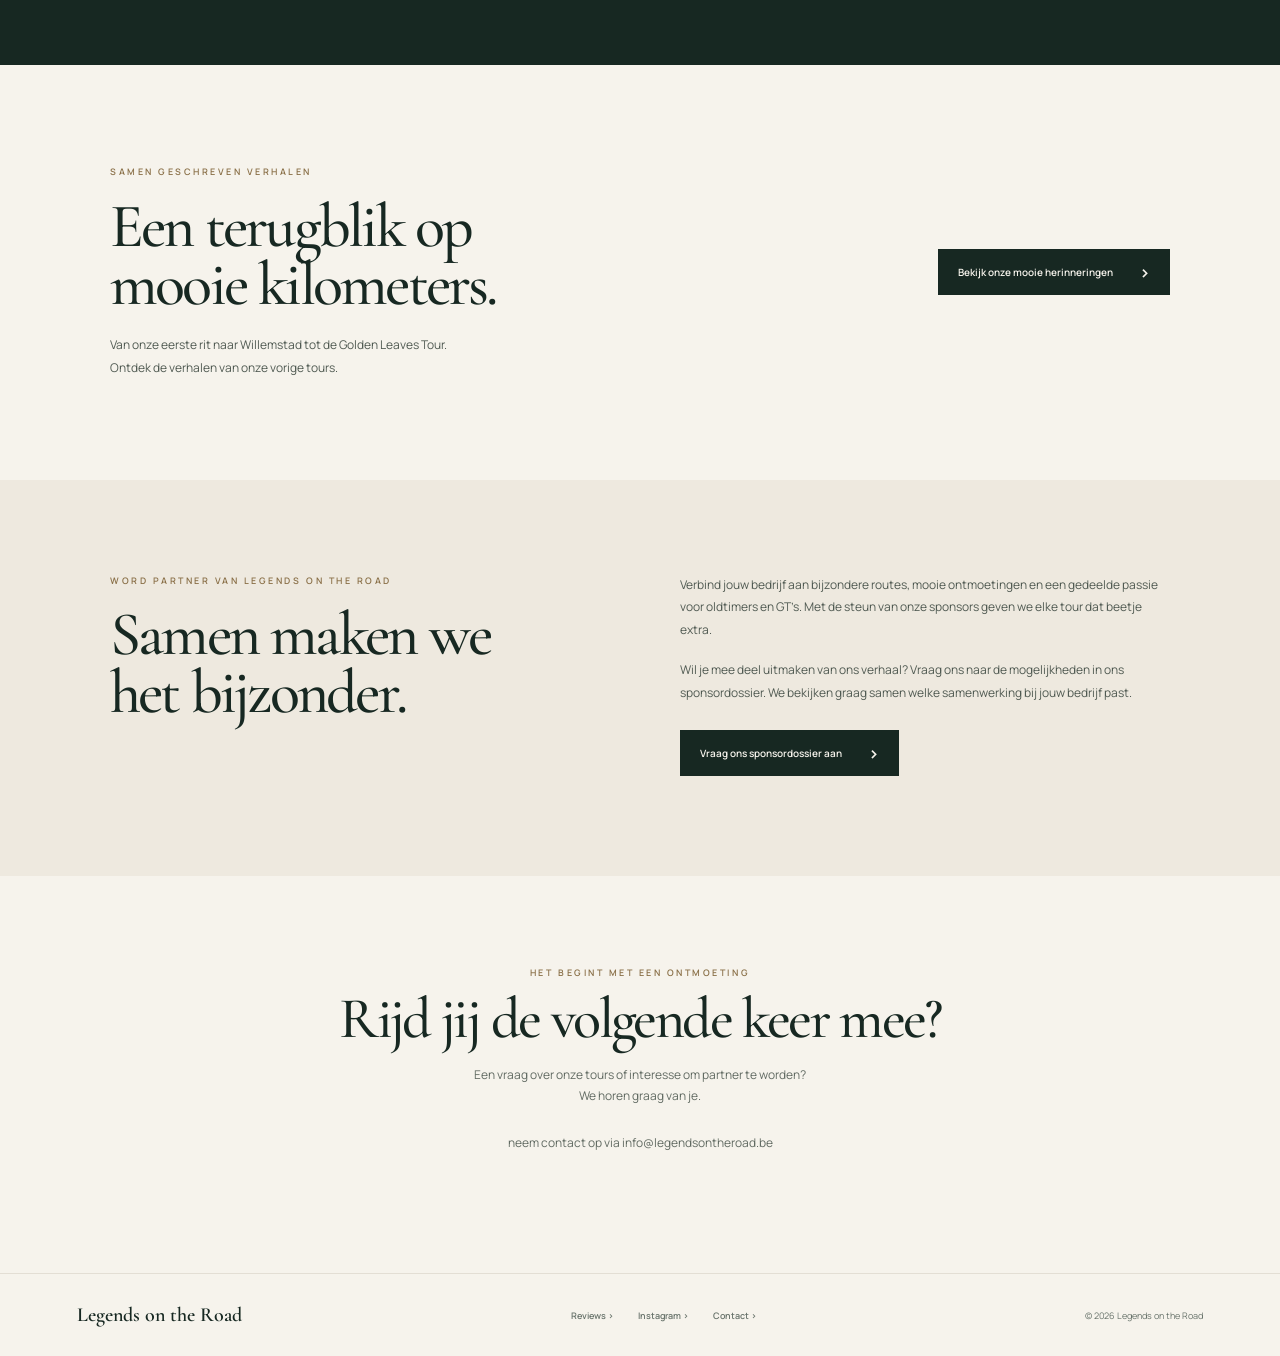
==== commit ef4348ce: "website updat" ====
--- a/index.html
+++ b/index.html
@@ -22,6 +22,7 @@
 			<a href="#verhaal">Ons verhaal</a>
 			<a href="#rally">Volgende avontuur</a>
 			<a href="vorige-rallys.html">Mooie herinneringen</a>
+			<a href="reviews.php">Reviews</a>
 			<a href="#beleving">De beleving</a>
 			<a href="#partners">Partner worden</a>
 			<a class="home-contact-link" href="#contact">Contact <span aria-hidden="true">›</span></a>
@@ -134,6 +135,7 @@
 	<footer class="home-footer">
 		<a class="home-footer-brand" href="#top">Legends on the Road</a>
 		<nav aria-label="Footer navigatie">
+			<a href="reviews.php">Reviews ›</a>
 			<a href="https://www.instagram.com/legends.ontheroad/" target="_blank" rel="noopener noreferrer">Instagram ›</a>
 			<a href="mailto:info@legendsontheroad.be">Contact ›</a>
 		</nav>
--- a/css/style.css
+++ b/css/style.css
@@ -2473,9 +2473,146 @@
 	outline-offset: 2px;
 }
 
+.contact-form textarea {
+	width: 100%;
+	min-height: 170px;
+	padding: 12px;
+	border: 1px solid #c9c3b9;
+	border-radius: 0;
+	background: #fffefa;
+	color: var(--home-forest);
+	font: inherit;
+	font-size: 13px;
+	line-height: 1.7;
+	resize: vertical;
+}
+
+.contact-form textarea:focus-visible,
+.review-consent input:focus-visible,
+.review-stars input:focus-visible + span {
+	outline: 2px solid var(--home-gold);
+	outline-offset: 2px;
+}
+
 .contact-form-optional {
 	color: #77766f;
 	font-weight: 400;
+}
+
+.reviews-section {
+	padding-bottom: 60px;
+}
+
+.reviews-intro {
+	max-width: 600px;
+	margin: -6px 0 30px;
+	color: #626b63;
+	font-size: 13px;
+	line-height: 1.8;
+}
+
+.review-rating {
+	display: grid;
+	gap: 10px;
+	margin: 14px 0 0;
+	padding: 0;
+	border: 0;
+}
+
+.review-rating legend {
+	margin-bottom: 10px;
+	color: var(--home-forest);
+	font-size: 11px;
+	font-weight: 600;
+}
+
+.review-stars {
+	display: flex;
+	gap: 8px;
+}
+
+.review-stars label {
+	display: grid;
+	width: 48px;
+	height: 48px;
+	place-items: center;
+	margin: 0;
+	border: 1px solid #c9c3b9;
+	background: #fffefa;
+	color: var(--home-gold);
+	cursor: pointer;
+}
+
+.review-stars input {
+	position: absolute;
+	width: 1px;
+	height: 1px;
+	opacity: 0;
+}
+
+.review-stars label > span[aria-hidden="true"] {
+	font-size: 18px;
+	color: #c9c3b9;
+	line-height: 1;
+}
+
+.review-stars small {
+	color: #626b63;
+	font-size: 9px;
+	line-height: 1;
+}
+
+.review-stars input:checked + span[aria-hidden="true"] {
+	color: var(--home-gold);
+}
+
+.review-guidance {
+	margin: -2px 0 8px;
+	color: #626b63;
+	font-size: 11px;
+	line-height: 1.6;
+}
+
+.review-consent {
+	display: flex;
+	align-items: flex-start;
+	gap: 10px;
+	margin: 12px 0 18px !important;
+	font-weight: 400 !important;
+	line-height: 1.7;
+}
+
+.review-consent input {
+	flex: 0 0 auto;
+	width: 17px;
+	height: 17px;
+	min-height: 0;
+	margin: 1px 0 0;
+	accent-color: var(--home-forest);
+}
+
+.approved-reviews {
+	padding: 64px max(7vw, calc((100vw - 1060px) / 2));
+	background: var(--home-paper);
+}
+
+.approved-reviews > div {
+	max-width: 680px;
+	margin: 0 auto;
+}
+
+.approved-reviews h2 {
+	margin: 0 0 15px;
+	font-family: var(--serif);
+	font-size: clamp(32px, 4vw, 46px);
+	font-weight: 500;
+	line-height: 1.05;
+}
+
+.approved-reviews > div > p:last-child {
+	color: #626b63;
+	font-size: 12px;
+	line-height: 1.8;
 }
 
 .contact-form-preview {
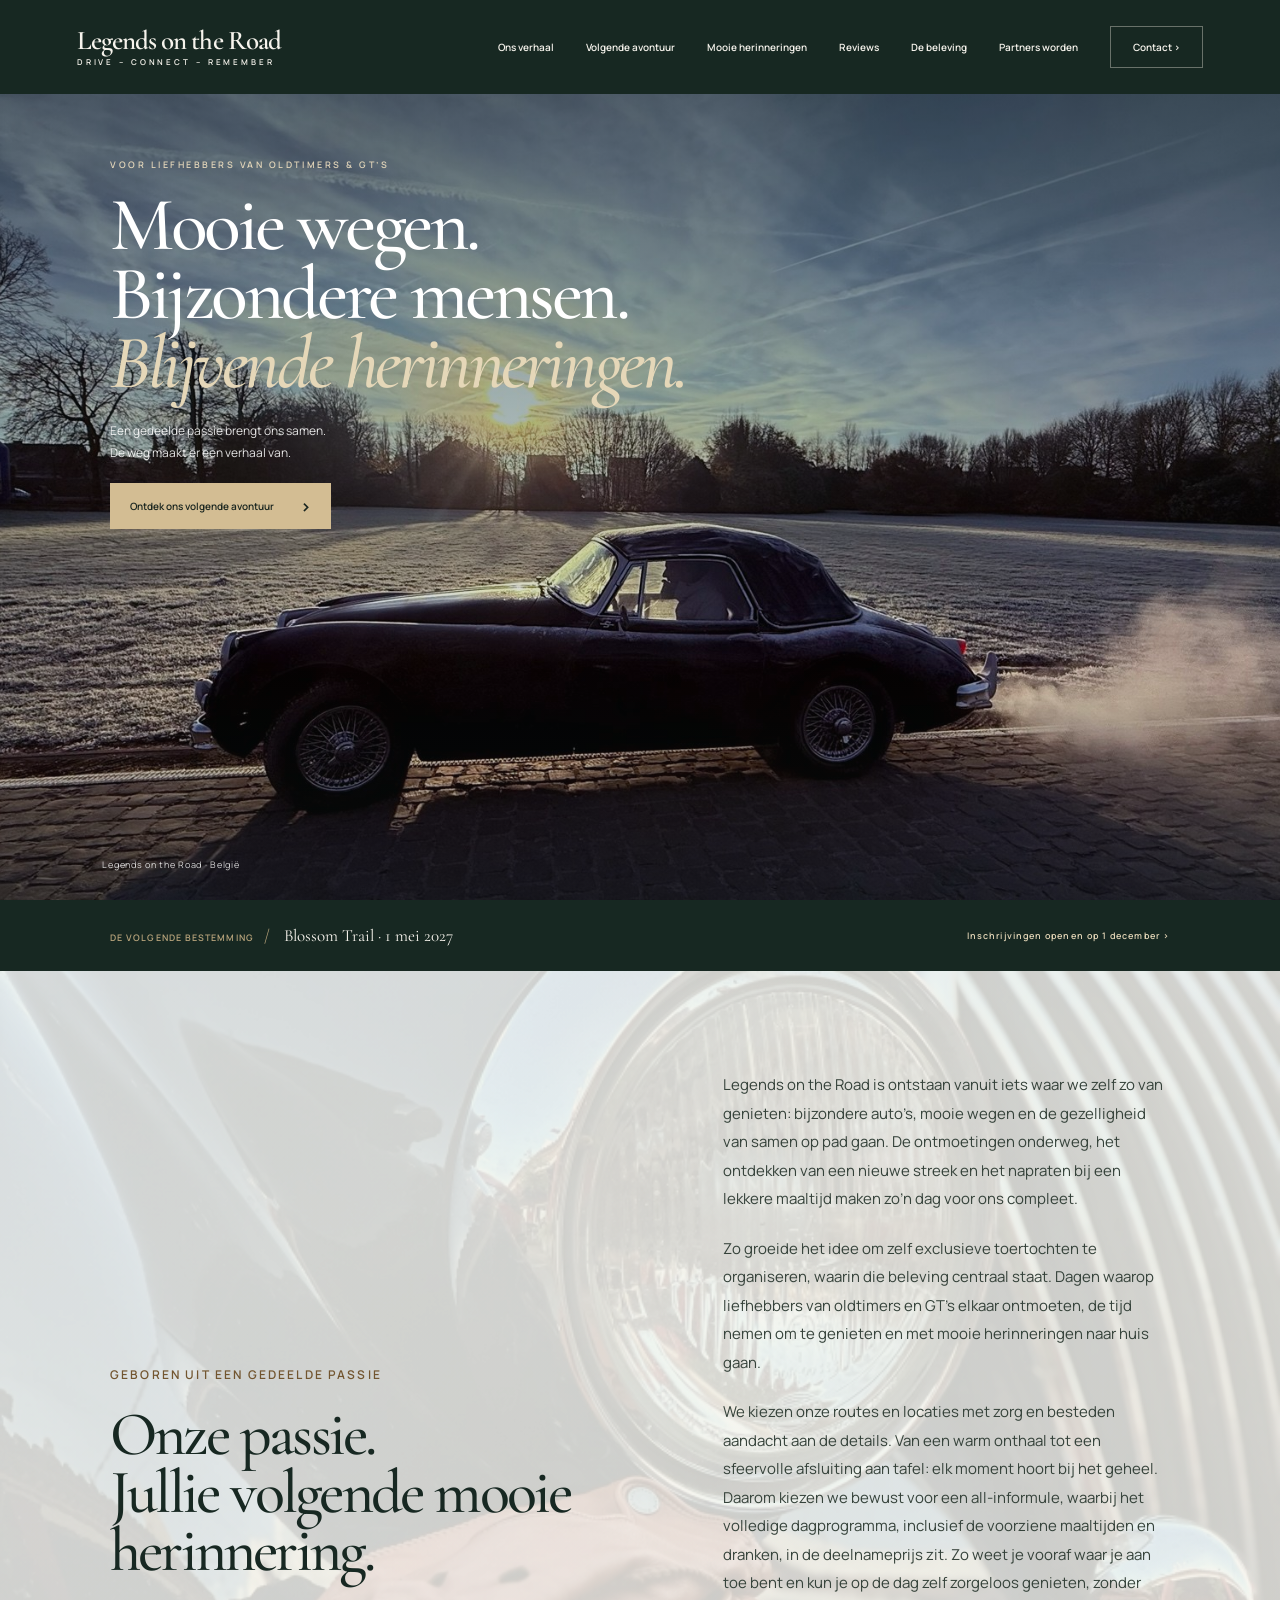
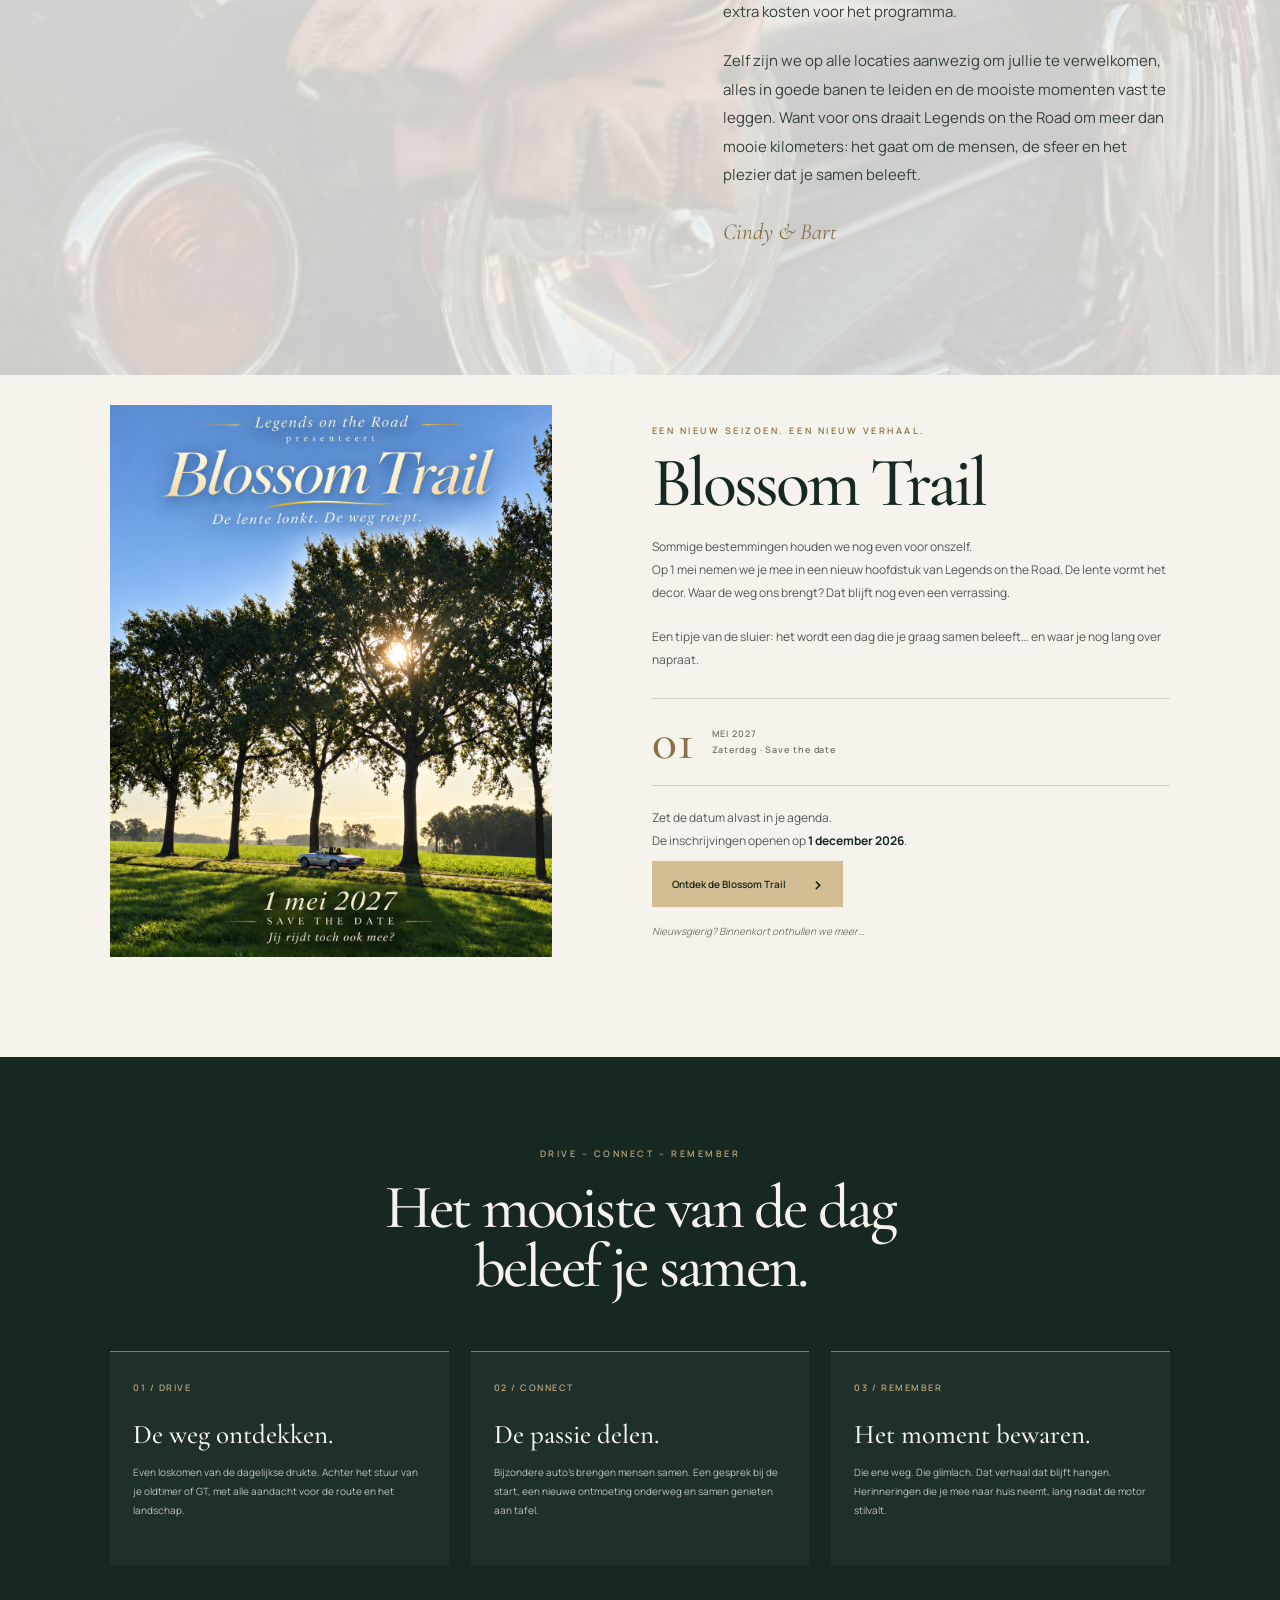
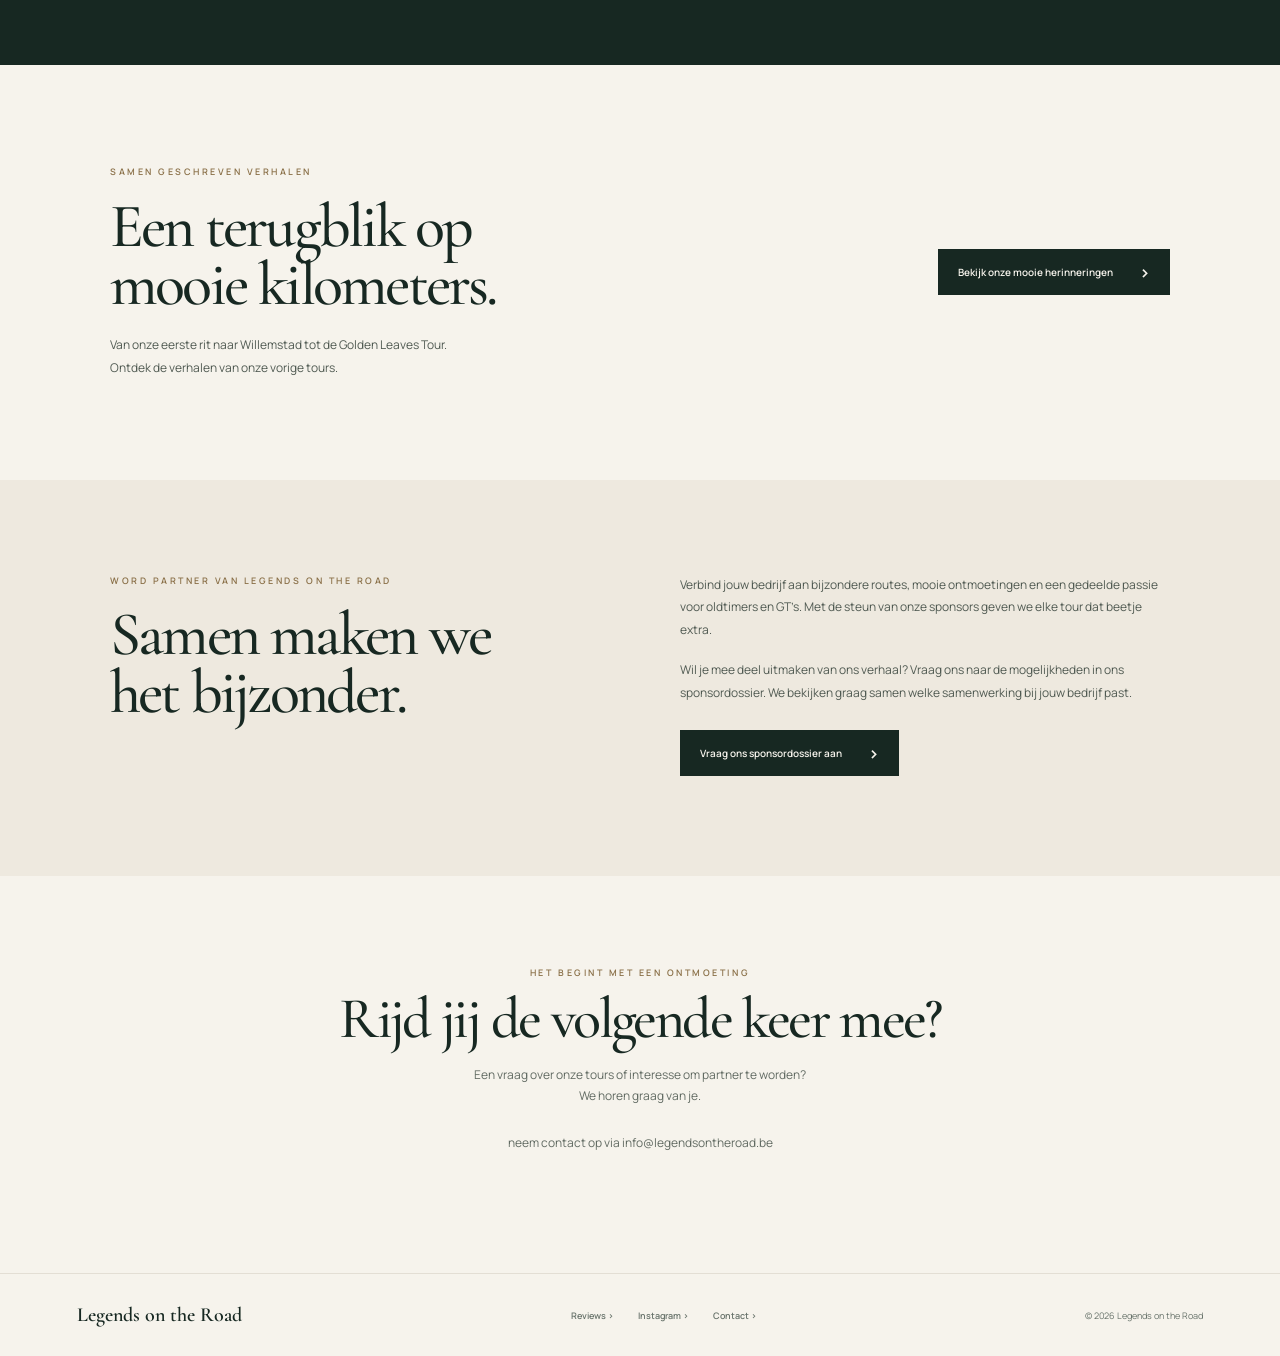
==== commit e40c1a7b: "raincheck" ====
--- a/index.html
+++ b/index.html
@@ -24,7 +24,7 @@
 			<a href="vorige-rallys.html">Mooie herinneringen</a>
 			<a href="reviews.php">Reviews</a>
 			<a href="#beleving">De beleving</a>
-			<a href="#partners">Partner worden</a>
+			<a href="#partners">Partners worden</a>
 			<a class="home-contact-link" href="#contact">Contact <span aria-hidden="true">›</span></a>
 		</nav>
 	</header>
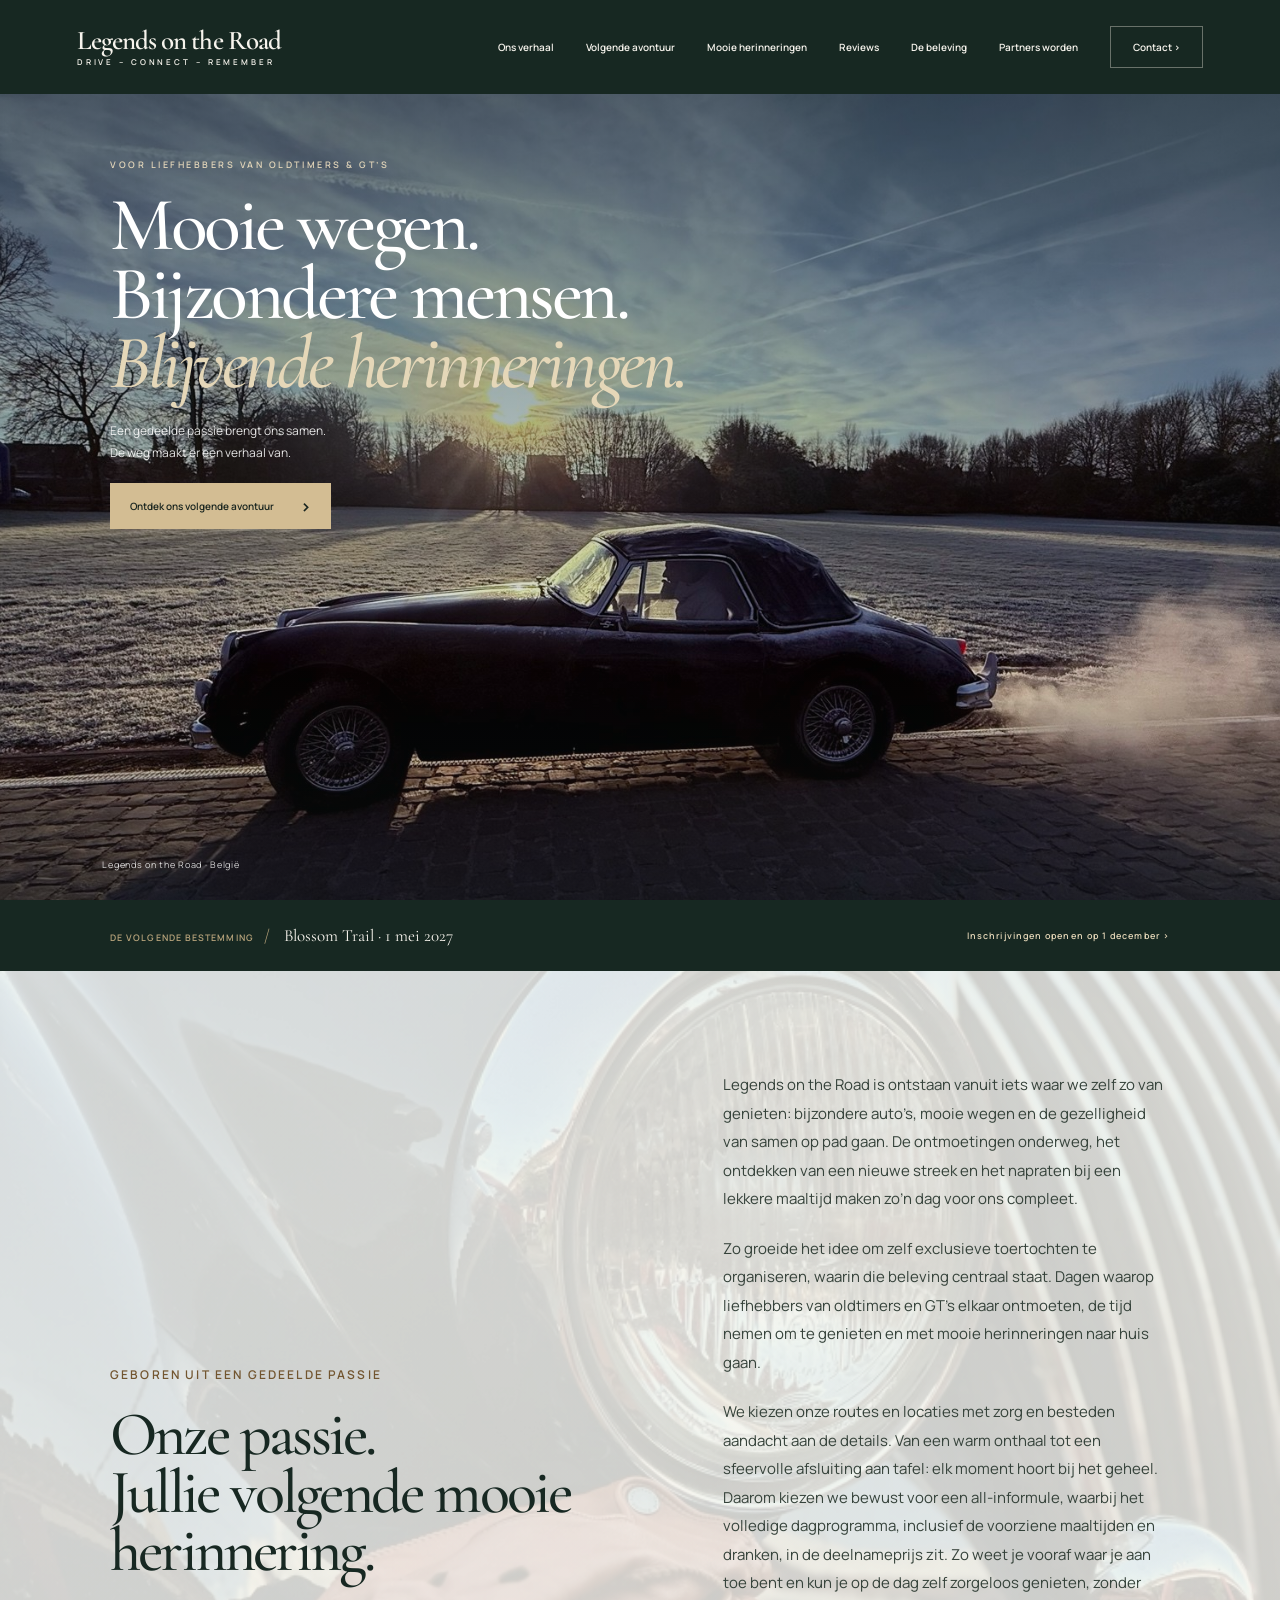
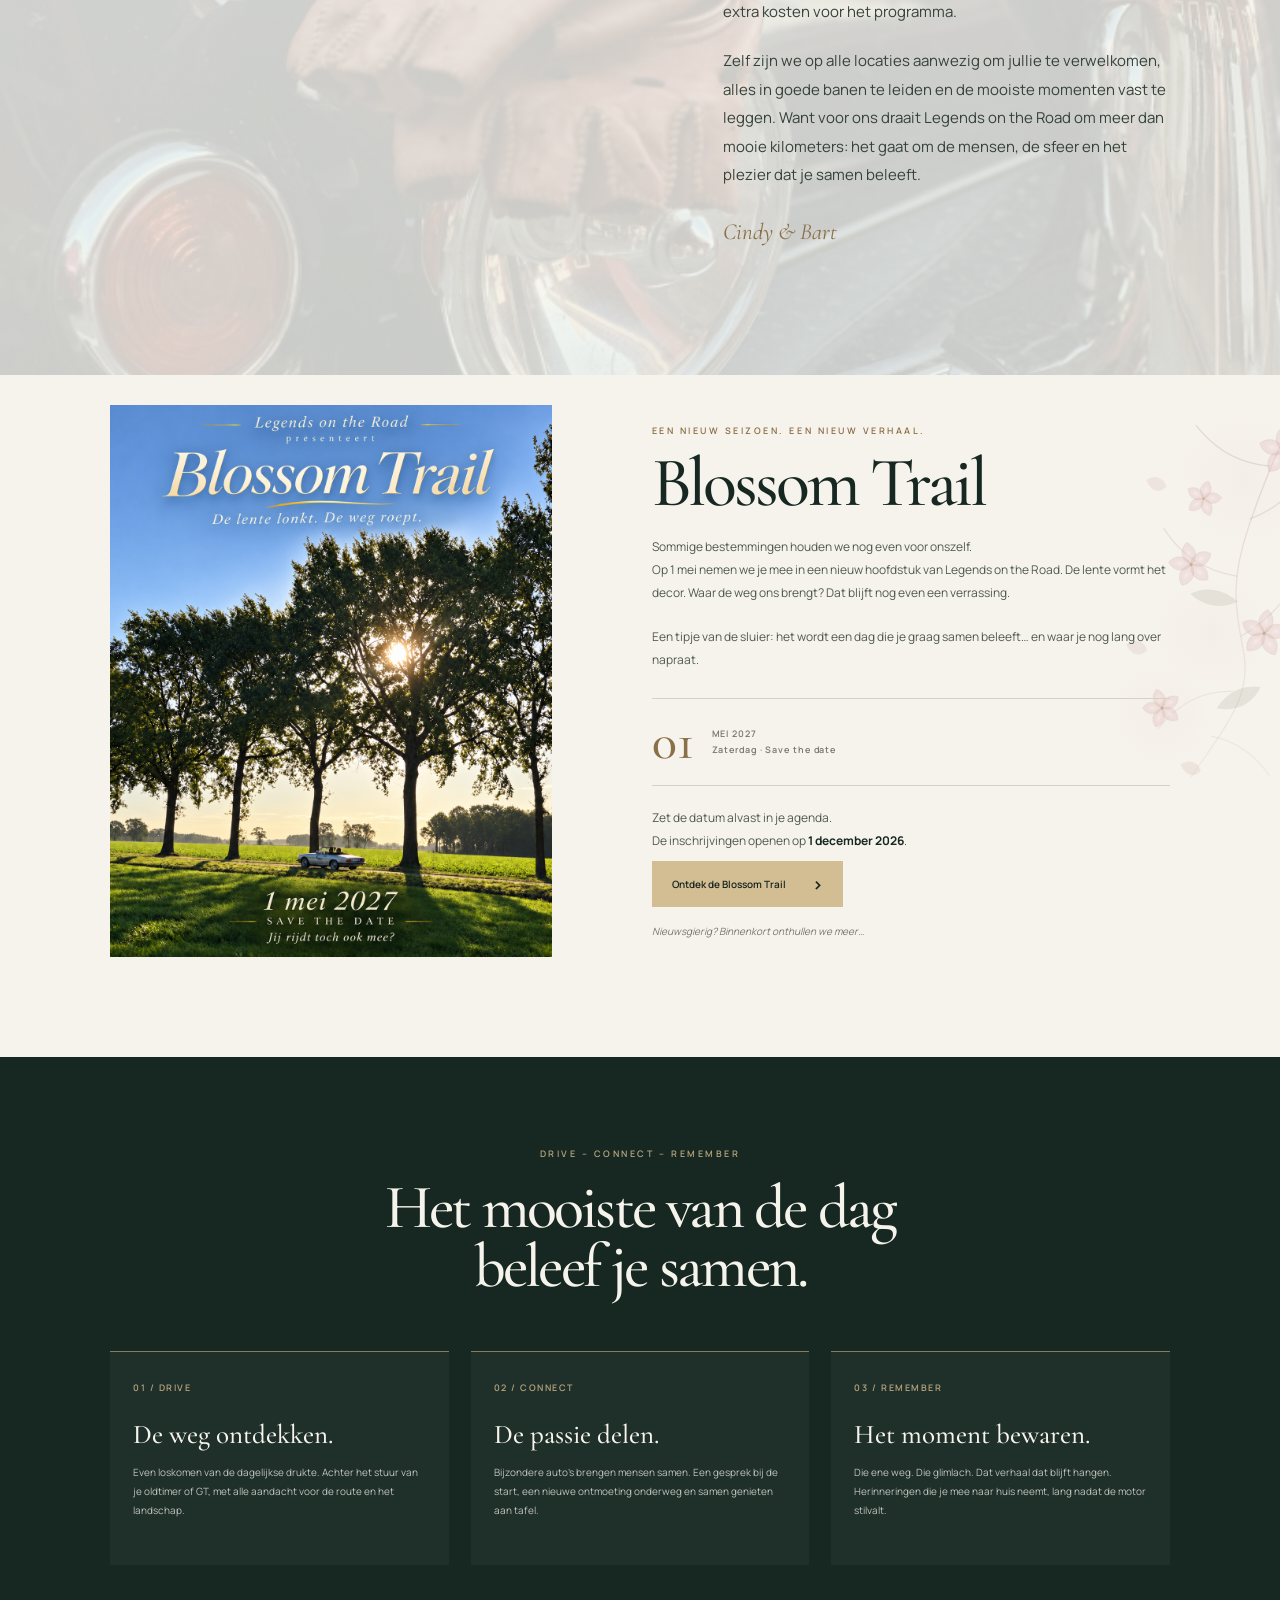
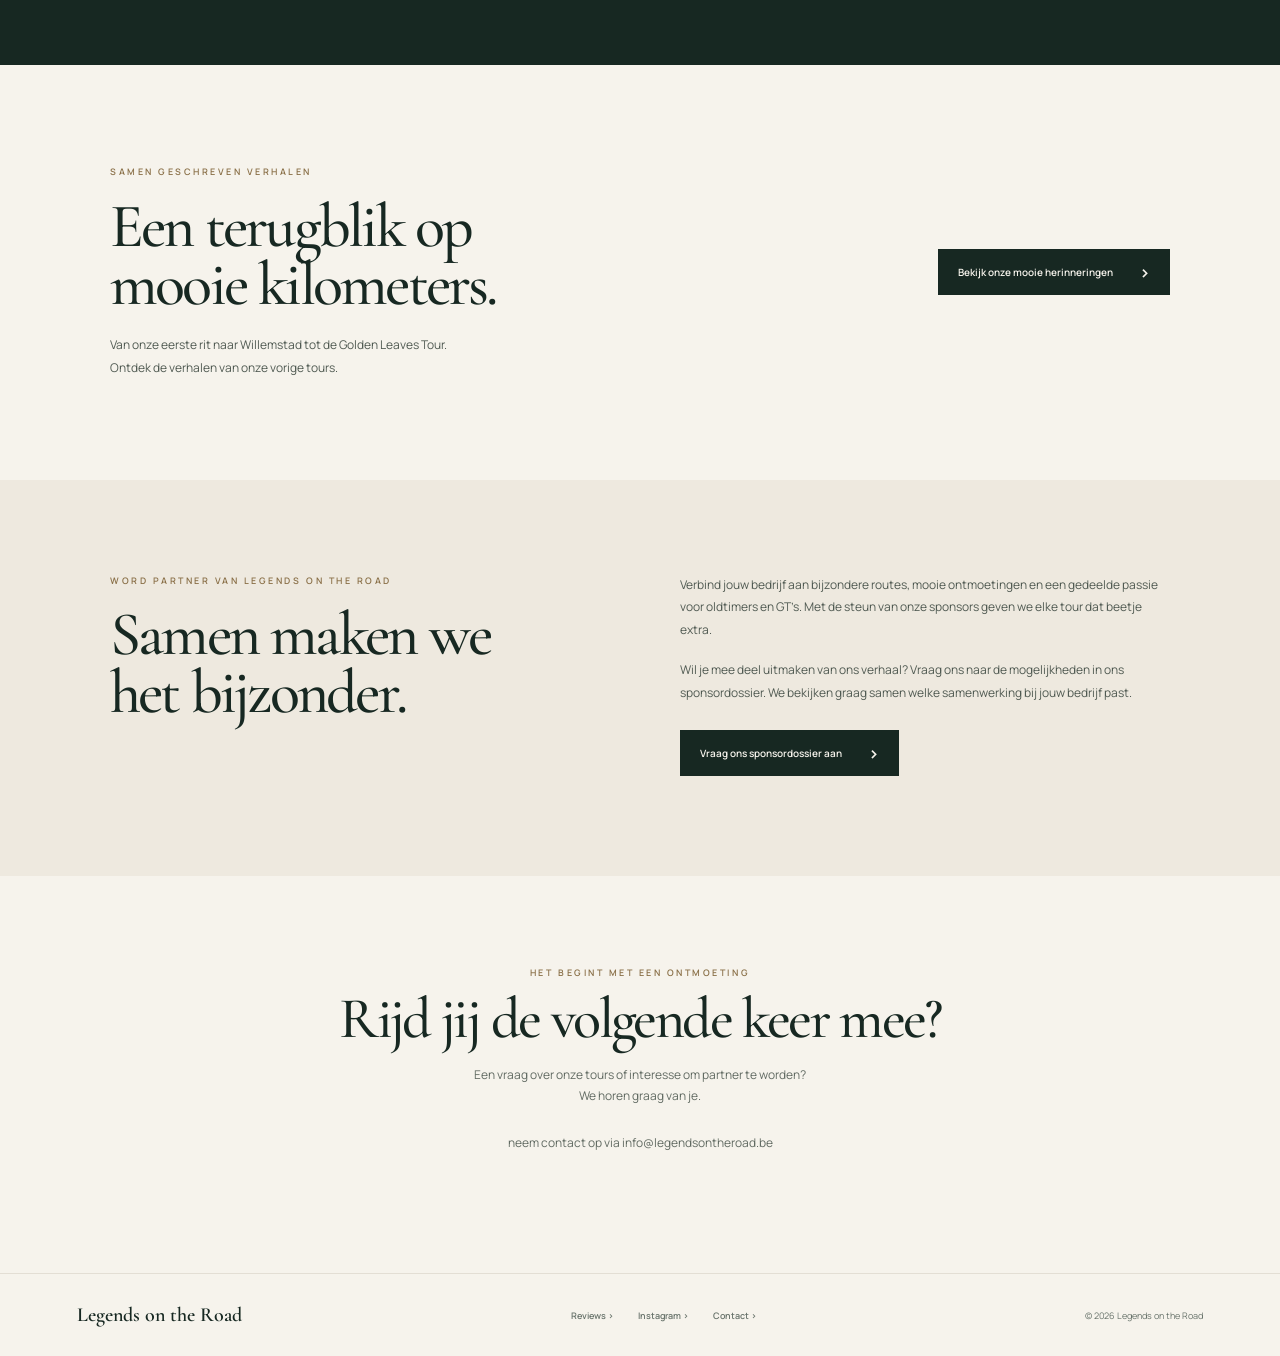
==== commit 6a75aa31: "Add subtle Blossom Trail backgrounds Co-authored-by: Copilot <223556219+Copilot@users.noreply.github" ====
--- a/index.html
+++ b/index.html
@@ -7,7 +7,7 @@
 	<link rel="preconnect" href="https://fonts.googleapis.com">
 	<link rel="preconnect" href="https://fonts.gstatic.com" crossorigin>
 	<link href="https://fonts.googleapis.com/css2?family=Cormorant+Garamond:wght@400;500;600;700&family=Manrope:wght@400;500;600;700&display=swap" rel="stylesheet">
-	<link rel="stylesheet" href="css/style.css">
+	<link rel="stylesheet" href="css/style.css?v=4">
 	<title>Legends on the Road — Drive. Connect. Remember.</title>
 	<link rel="icon" type="image/png" href="images/logo legends.png"
 
--- a/css/style.css
+++ b/css/style.css
@@ -1246,7 +1246,14 @@
 }
 
 .tour-page {
-	background: var(--paper-light);
+	background-color: var(--paper-light);
+}
+
+.blossom-page {
+	background-image: url("../images/blossom-watermark.svg");
+	background-position: right 72px;
+	background-repeat: no-repeat;
+	background-size: min(96vw, 1000px) auto;
 }
 
 .tour-page .site-navigation {
@@ -1467,11 +1474,47 @@
 	object-fit: contain;
 }
 
+.blossom-partner-logo-link {
+	display: block;
+	width: 100%;
+	height: 100%;
+}
+
+.blossom-partner-card-sinjoor .blossom-partner-logo img {
+	width: 97%;
+	margin-inline: auto;
+}
+
 .blossom-partner-card h4 {
 	margin: 18px 0 0;
 	font-family: var(--serif);
 	font-size: 23px;
 	font-weight: 600;
+}
+
+.blossom-partner-description {
+	max-width: 290px;
+	margin: 10px auto 0;
+	color: #60665f;
+	font-size: 12px;
+	line-height: 1.8;
+}
+
+.blossom-partner-more {
+	display: inline-block;
+	margin-top: 13px;
+	color: #8a7048;
+	font-size: 10px;
+	font-weight: 700;
+	letter-spacing: 0.1em;
+	text-decoration: none;
+	transition: color 0.2s ease;
+}
+
+.blossom-partner-more:hover {
+	color: #5e4d32;
+	text-decoration: underline;
+	text-underline-offset: 3px;
 }
 
 .blossom-partner-group-community {
@@ -1873,6 +1916,11 @@
 
 	.blossom-partner-logo img {
 		height: 110px;
+	}
+
+	.blossom-partner-card-sinjoor .blossom-partner-logo img {
+		width: 203px;
+		max-width: 97%;
 	}
 
 	.blossom-partner-thanks {
@@ -2218,6 +2266,10 @@
 	gap: clamp(44px, 8vw, 100px);
 	padding-top: 30px;
 	padding-bottom: 100px;
+	background-image: url("../images/blossom-watermark.svg");
+	background-position: right 52%;
+	background-repeat: no-repeat;
+	background-size: min(76vw, 880px) auto;
 }
 
 .home-event-image {
@@ -2500,27 +2552,70 @@
 }
 
 .reviews-section {
+	width: min(760px, 88%);
 	padding-bottom: 60px;
+	text-align: center;
+}
+
+.reviews-page {
+	--home-forest: #1d1b18;
+	--home-cream: #f7f4ed;
+	--home-paper: #eee8dc;
+	--home-gold: #b79a62;
+}
+
+.reviews-section h1 {
+	margin-bottom: 16px;
+	font-size: clamp(42px, 6vw, 62px);
 }
 
 .reviews-intro {
-	max-width: 600px;
-	margin: -6px 0 30px;
-	color: #626b63;
-	font-size: 13px;
+	max-width: 560px;
+	margin: 0 auto 32px;
+	color: #5d574d;
+	font-size: 14px;
 	line-height: 1.8;
+}
+
+.reviews-section .contact-form-status {
+	max-width: 580px;
+	margin: 0 auto 22px;
+	text-align: left;
+}
+
+.review-form {
+	max-width: 580px;
+	margin: 0 auto;
+	padding: 30px 36px 34px;
+	border: 1px solid rgba(183, 154, 98, 0.58);
+	background: rgba(255, 254, 250, 0.88);
+	box-shadow: 0 16px 42px rgba(29, 27, 24, 0.06);
+	text-align: left;
+}
+
+.review-form > label:not(.review-consent) {
+	margin-top: 7px;
+	color: var(--home-forest);
+	font-size: 11px;
+	letter-spacing: 0.025em;
+}
+
+.review-form > input,
+.review-form > textarea {
+	border-color: #d3c8b3;
+	background: #fffefa;
 }
 
 .review-rating {
 	display: grid;
-	gap: 10px;
-	margin: 14px 0 0;
+	gap: 8px;
+	margin: 12px 0 4px;
 	padding: 0;
 	border: 0;
 }
 
 .review-rating legend {
-	margin-bottom: 10px;
+	margin-bottom: 2px;
 	color: var(--home-forest);
 	font-size: 11px;
 	font-weight: 600;
@@ -2528,18 +2623,18 @@
 
 .review-stars {
 	display: flex;
-	gap: 8px;
+	gap: 3px;
 }
 
 .review-stars label {
-	display: grid;
-	width: 48px;
-	height: 48px;
-	place-items: center;
+	display: inline-flex;
+	width: 40px;
+	height: 42px;
+	align-items: center;
+	justify-content: center;
 	margin: 0;
-	border: 1px solid #c9c3b9;
-	background: #fffefa;
-	color: var(--home-gold);
+	border: 0;
+	background: transparent;
 	cursor: pointer;
 }
 
@@ -2547,28 +2642,32 @@
 	position: absolute;
 	width: 1px;
 	height: 1px;
+	min-height: 0;
+	margin: 0;
+	padding: 0;
+	border: 0;
 	opacity: 0;
 }
 
 .review-stars label > span[aria-hidden="true"] {
-	font-size: 18px;
-	color: #c9c3b9;
+	color: #d4c29f;
+	font-size: 32px;
 	line-height: 1;
-}
-
-.review-stars small {
-	color: #626b63;
-	font-size: 9px;
-	line-height: 1;
+	transition: color 160ms ease, transform 160ms ease;
+}
+
+.review-stars label:hover > span[aria-hidden="true"] {
+	color: var(--home-gold);
 }
 
 .review-stars input:checked + span[aria-hidden="true"] {
 	color: var(--home-gold);
+	transform: scale(1.12);
 }
 
 .review-guidance {
-	margin: -2px 0 8px;
-	color: #626b63;
+	margin: -2px 0 5px;
+	color: #6b6458;
 	font-size: 11px;
 	line-height: 1.6;
 }
@@ -2577,42 +2676,312 @@
 	display: flex;
 	align-items: flex-start;
 	gap: 10px;
-	margin: 12px 0 18px !important;
+	margin: 10px 0 16px !important;
 	font-weight: 400 !important;
 	line-height: 1.7;
 }
 
 .review-consent input {
 	flex: 0 0 auto;
-	width: 17px;
-	height: 17px;
-	min-height: 0;
-	margin: 1px 0 0;
-	accent-color: var(--home-forest);
+	width: 16px;
+	height: 16px;
+	min-height: 16px;
+	margin: 2px 0 0;
+	padding: 0;
+	border: 0;
+	accent-color: var(--home-gold);
+}
+
+.review-form .home-button {
+	min-height: 48px;
+	justify-content: center;
+	gap: 12px;
+	margin-top: 2px;
+	padding: 0 22px;
+	background: #c4a66f;
+	color: #1d1b18;
+	font-size: 11px;
+	letter-spacing: 0.025em;
+}
+
+.review-form .home-button:hover,
+.review-form .home-button:focus-visible {
+	background: #d4bb8e;
 }
 
 .approved-reviews {
-	padding: 64px max(7vw, calc((100vw - 1060px) / 2));
+	padding: 72px max(7vw, calc((100vw - 1060px) / 2));
 	background: var(--home-paper);
+	text-align: center;
 }
 
 .approved-reviews > div {
-	max-width: 680px;
+	max-width: 1060px;
 	margin: 0 auto;
 }
 
+.approved-reviews .home-eyebrow {
+	margin-bottom: 13px;
+}
+
 .approved-reviews h2 {
-	margin: 0 0 15px;
+	margin: 0 auto 15px;
 	font-family: var(--serif);
 	font-size: clamp(32px, 4vw, 46px);
 	font-weight: 500;
 	line-height: 1.05;
 }
 
-.approved-reviews > div > p:last-child {
+.approved-reviews > div > p:not(.home-eyebrow) {
 	color: #626b63;
 	font-size: 12px;
 	line-height: 1.8;
+}
+
+.review-grid {
+	display: grid;
+	grid-template-columns: minmax(0, 1fr);
+	grid-auto-flow: row;
+	align-items: stretch;
+	width: min(760px, 100%);
+	gap: 20px;
+	margin: 34px auto 0;
+}
+
+.review-card {
+	display: flex;
+	flex-direction: column;
+	min-width: 0;
+	min-height: 260px;
+	padding: 30px;
+	border: 1px solid rgba(183, 154, 98, 0.45);
+	background: #fffefa;
+	box-shadow: 0 12px 32px rgba(29, 27, 24, 0.05);
+	overflow-wrap: anywhere;
+}
+
+.review-card-stars {
+	display: flex;
+	gap: 4px;
+	margin-bottom: 18px;
+	color: #c9c3b9;
+	font-size: 18px;
+	line-height: 1;
+}
+
+.review-card-stars .is-filled {
+	color: var(--home-gold);
+}
+
+.review-card blockquote {
+	flex: 1;
+	margin: 0;
+	color: #35312b;
+	font-family: var(--serif);
+	font-size: 21px;
+	line-height: 1.55;
+	overflow-wrap: anywhere;
+}
+
+.review-card-name {
+	margin: auto 0 0;
+	padding-top: 20px;
+	color: var(--home-forest);
+	font-size: 10px;
+	font-weight: 700;
+	letter-spacing: 0.12em;
+	text-transform: uppercase;
+	overflow-wrap: anywhere;
+}
+
+.reviews-admin {
+	width: min(1060px, 86%);
+	min-height: calc(100vh - 180px);
+	margin: 0 auto;
+	padding: 76px 0 90px;
+}
+
+.reviews-admin h1 {
+	margin: 0 0 24px;
+	font-family: var(--serif);
+	font-size: clamp(42px, 6vw, 64px);
+	font-weight: 500;
+	line-height: 1;
+	letter-spacing: -0.04em;
+}
+
+.reviews-admin-intro,
+.reviews-admin-empty {
+	max-width: 680px;
+	color: #626b63;
+	line-height: 1.8;
+}
+
+.reviews-admin-form {
+	max-width: 680px;
+}
+
+.reviews-password-reset {
+	max-width: 680px;
+	margin-top: 28px;
+	padding-top: 18px;
+	border-top: 1px solid #d9d3c9;
+	color: var(--home-forest);
+	font-size: 11px;
+}
+
+.reviews-password-reset summary {
+	width: fit-content;
+	font-weight: 700;
+	cursor: pointer;
+}
+
+.reviews-password-reset .reviews-admin-intro {
+	margin: 16px 0;
+	font-size: 11px;
+}
+
+.reviews-admin-toolbar {
+	display: flex;
+	align-items: center;
+	justify-content: space-between;
+	gap: 20px;
+	margin: 28px 0 20px;
+	padding-bottom: 18px;
+	border-bottom: 1px solid #d9d3c9;
+}
+
+.reviews-admin-toolbar p {
+	margin: 0;
+	color: #626b63;
+	font-size: 12px;
+}
+
+.admin-link-button {
+	padding: 0;
+	border: 0;
+	background: transparent;
+	color: var(--home-forest);
+	font: inherit;
+	font-size: 11px;
+	font-weight: 700;
+	cursor: pointer;
+}
+
+.admin-link-button:hover,
+.admin-link-button:focus-visible {
+	color: #8a7048;
+}
+
+.review-admin-list {
+	display: grid;
+	gap: 16px;
+}
+
+.review-admin-card {
+	padding: 24px;
+	border: 1px solid #d9d3c9;
+	background: #fffefa;
+}
+
+.review-admin-card-heading {
+	display: flex;
+	align-items: flex-start;
+	justify-content: space-between;
+	gap: 20px;
+}
+
+.review-admin-card h2 {
+	margin: 7px 0 0;
+	font-family: var(--serif);
+	font-size: 24px;
+	font-weight: 600;
+}
+
+.review-admin-status {
+	display: inline-block;
+	padding: 5px 8px;
+	background: #ece7dc;
+	color: #626b63;
+	font-size: 8px;
+	font-weight: 700;
+	letter-spacing: 0.12em;
+	text-transform: uppercase;
+}
+
+.status-approved {
+	background: #dce9dd;
+	color: #31583b;
+}
+
+.status-rejected {
+	background: #eadada;
+	color: #7a4141;
+}
+
+.review-admin-stars {
+	display: flex;
+	gap: 3px;
+	color: #c9c3b9;
+}
+
+.review-admin-stars .is-filled {
+	color: var(--home-gold);
+}
+
+.review-admin-text {
+	margin: 18px 0 10px;
+	color: #46534b;
+	line-height: 1.75;
+}
+
+.review-admin-date {
+	margin: 0;
+	color: #77766f;
+	font-size: 9px;
+}
+
+.review-admin-actions {
+	display: flex;
+	flex-wrap: wrap;
+	gap: 8px;
+	margin-top: 18px;
+}
+
+.review-admin-actions form {
+	margin: 0;
+}
+
+.admin-action {
+	min-height: 38px;
+	padding: 8px 14px;
+	border: 1px solid #c9c3b9;
+	background: #fffefa;
+	color: var(--home-forest);
+	font: inherit;
+	font-size: 10px;
+	font-weight: 700;
+	cursor: pointer;
+}
+
+.admin-action.approve {
+	border-color: var(--home-forest);
+	background: var(--home-forest);
+	color: #fff;
+}
+
+.admin-action.reject {
+	color: #7a4141;
+}
+
+.admin-action.delete {
+	color: #8a7048;
+}
+
+.admin-action:focus-visible,
+.admin-link-button:focus-visible {
+	outline: 2px solid var(--home-gold);
+	outline-offset: 2px;
 }
 
 .contact-form-preview {
@@ -2784,6 +3153,11 @@
 
 	.home-event {
 		gap: 32px;
+		background-size: min(112vw, 460px) auto;
+	}
+
+	.blossom-page {
+		background-size: 700px auto;
 	}
 
 	.home-event-image {
@@ -2832,6 +3206,39 @@
 	}
 
 	.home-footer span {
+		width: 100%;
+	}
+
+	.approved-reviews {
+		padding: 58px 7%;
+	}
+
+	.review-card {
+		padding: 24px 20px;
+	}
+
+	.reviews-admin {
+		width: 86%;
+		padding: 58px 0 70px;
+	}
+
+	.reviews-admin-toolbar,
+	.review-admin-card-heading {
+		align-items: flex-start;
+		flex-direction: column;
+	}
+
+	.review-admin-card {
+		padding: 20px;
+	}
+
+	.review-admin-actions {
+		display: grid;
+		grid-template-columns: 1fr;
+	}
+
+	.review-admin-actions form,
+	.admin-action {
 		width: 100%;
 	}
 }
